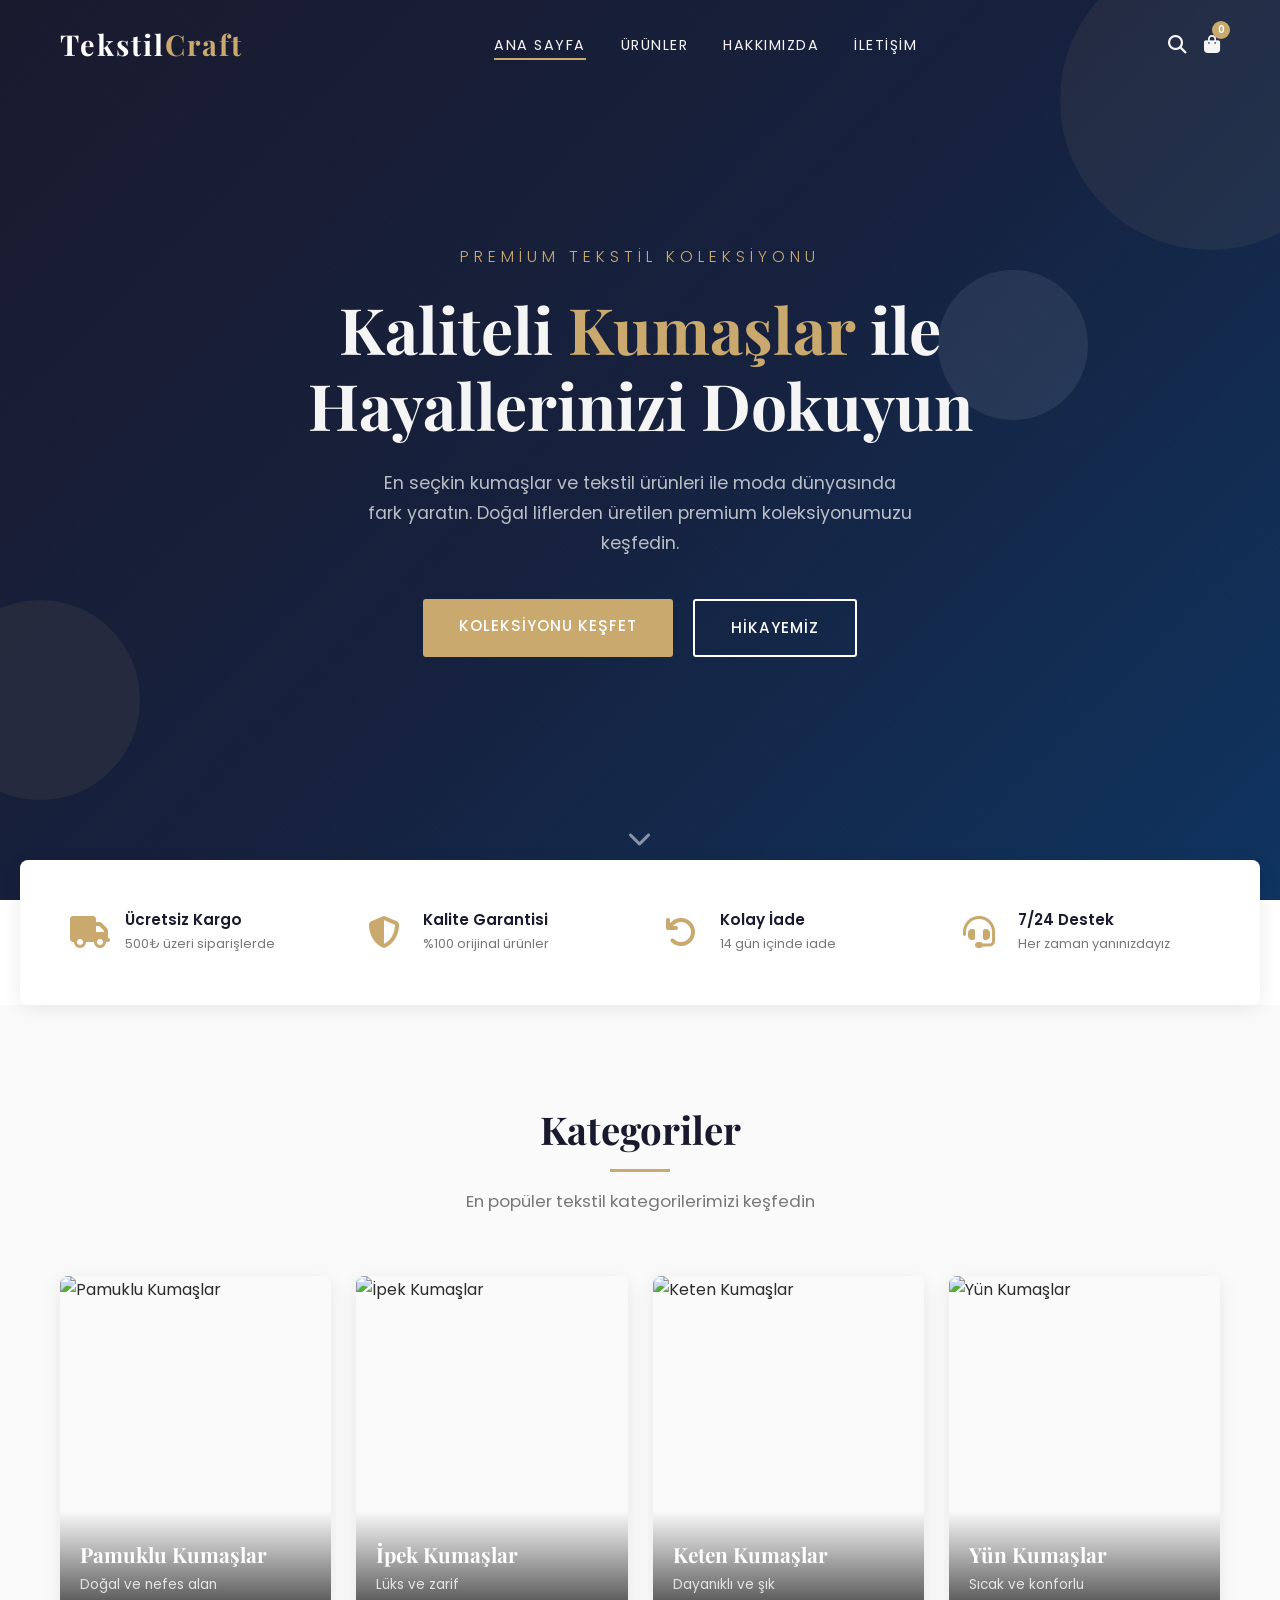
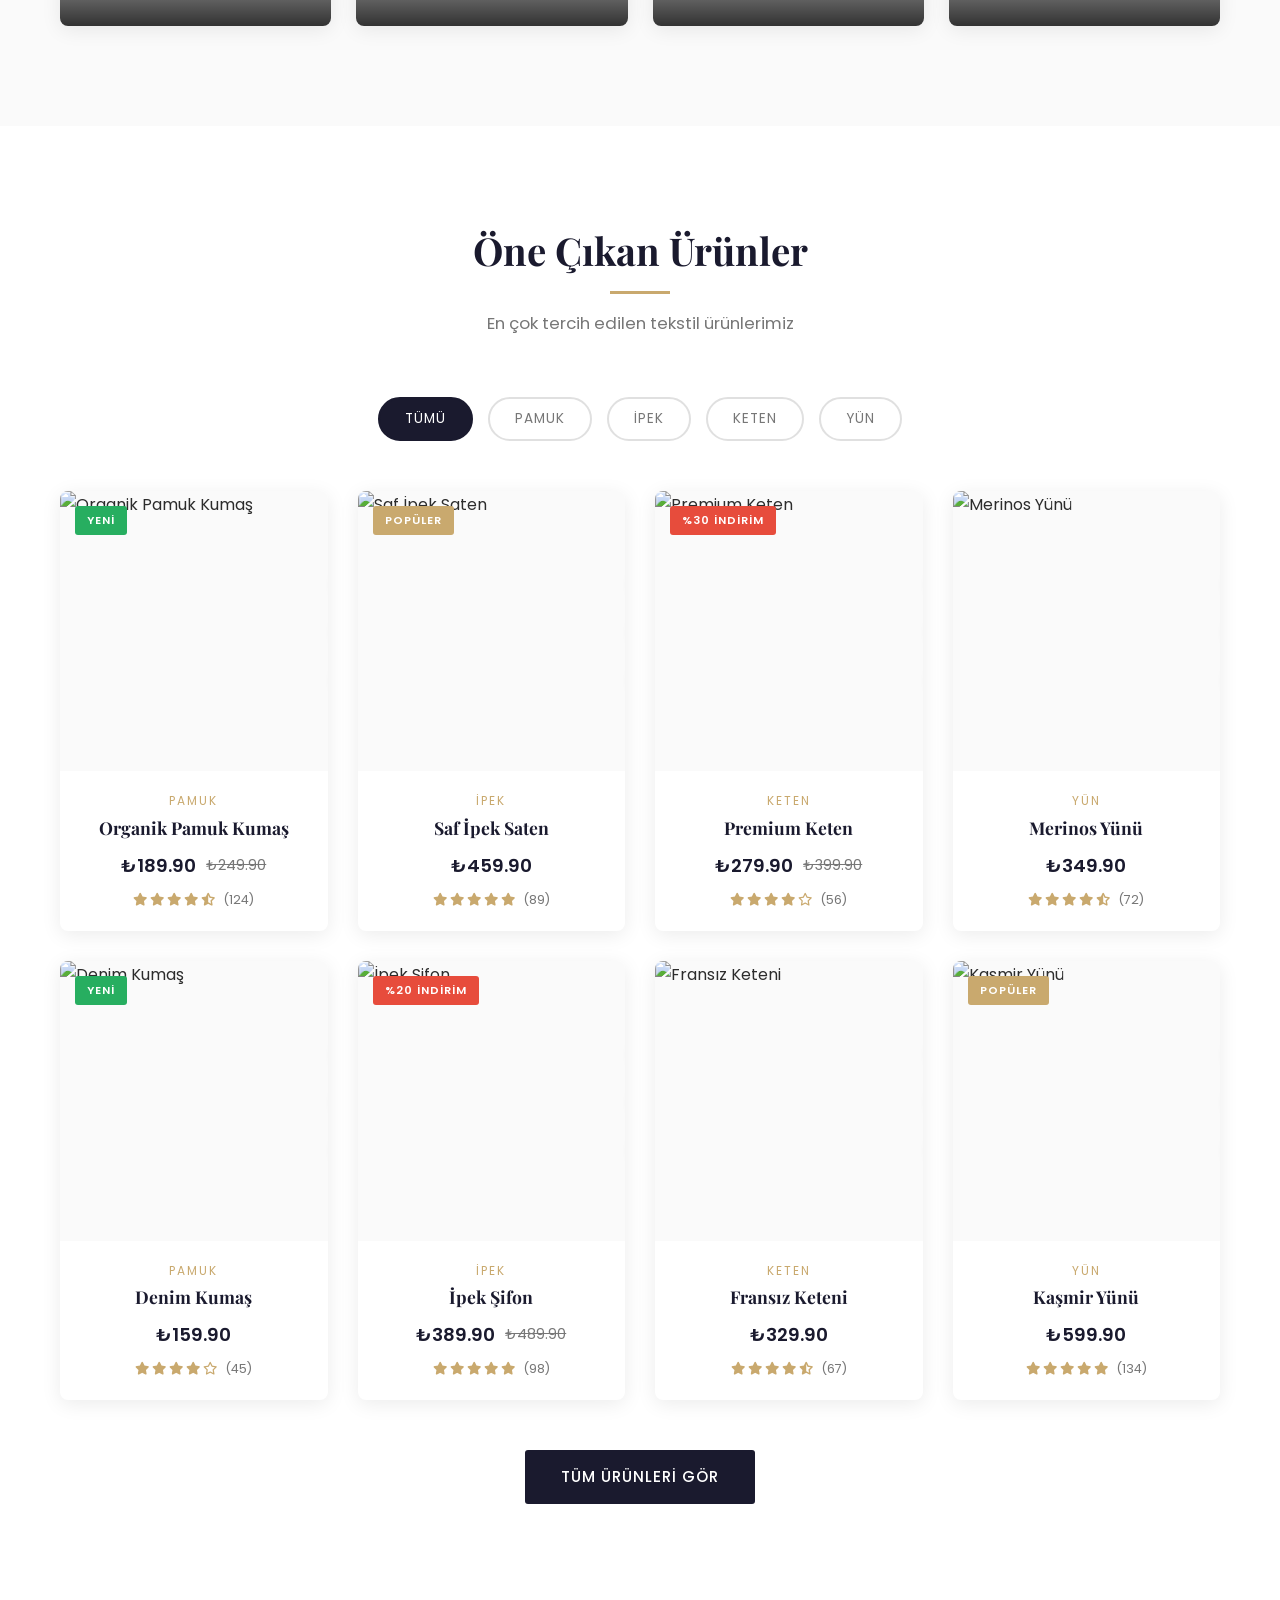
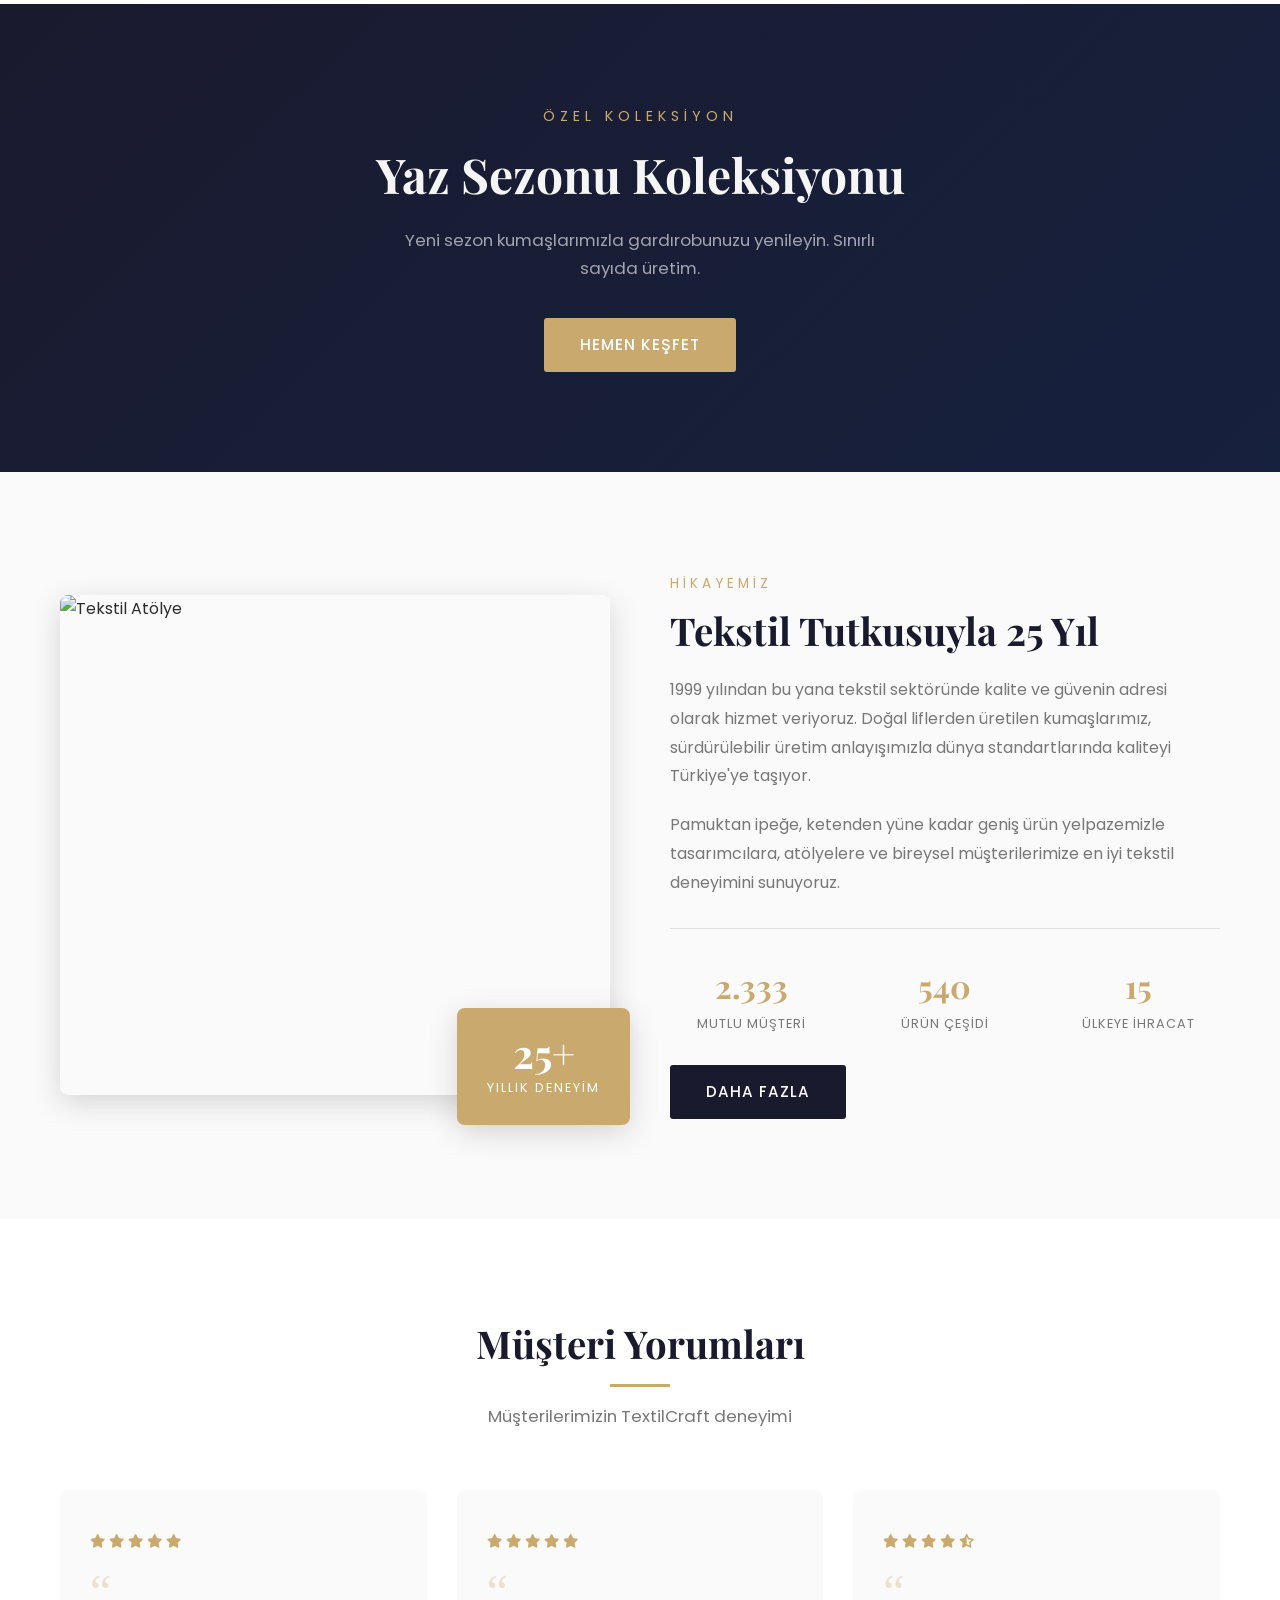
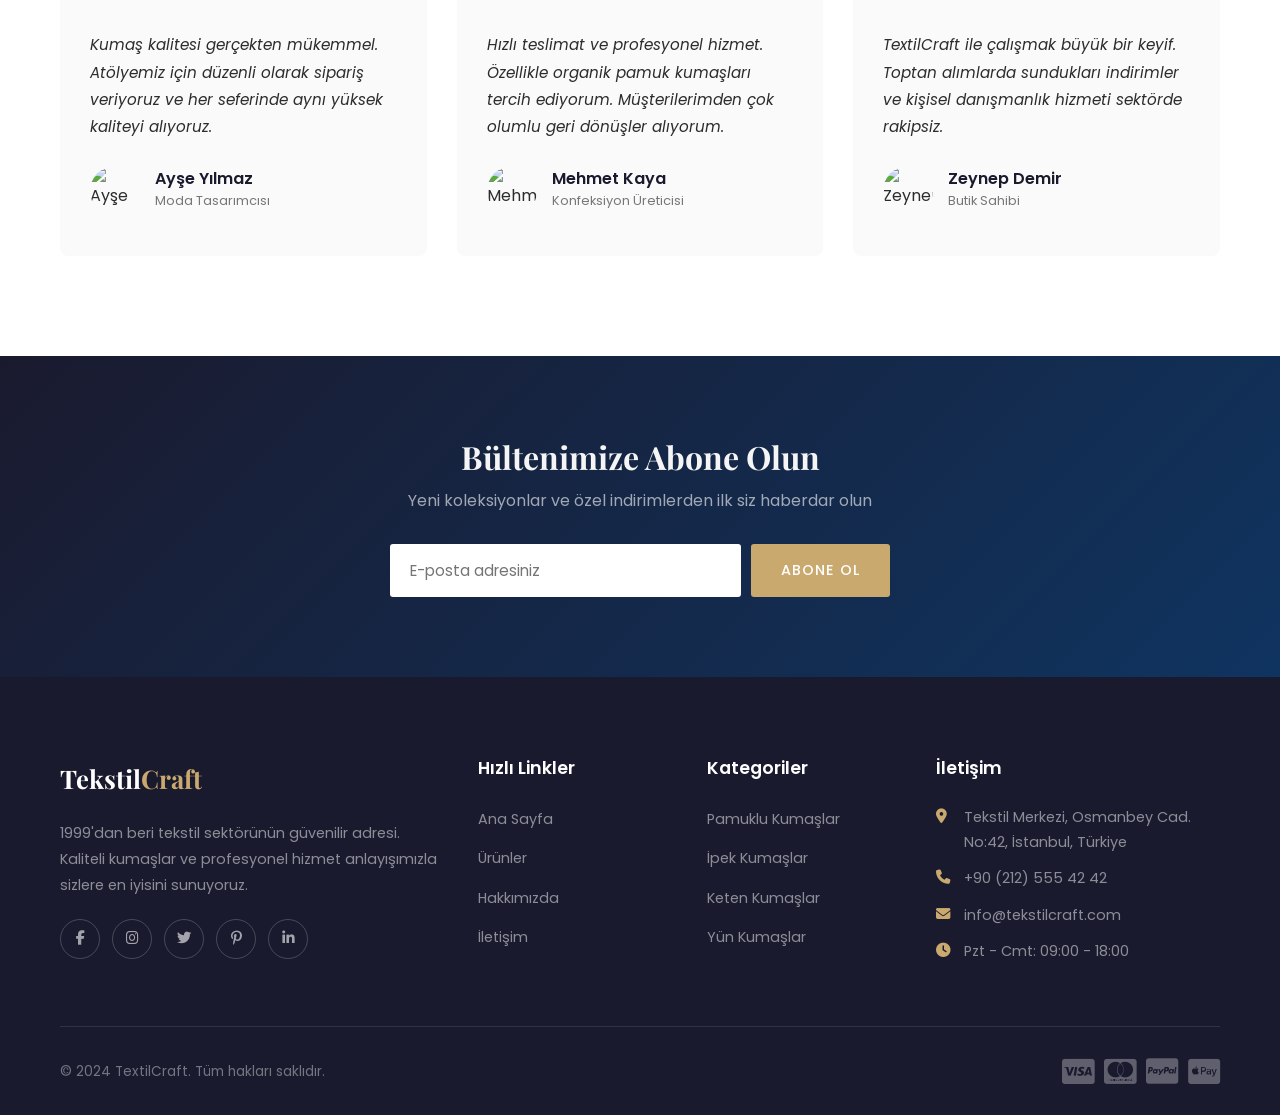
==== index.html @ ec38228a "feat: Add TextilCraft textile industry Shopify website - Homepage with hero, categories, featured pr" ====
<!DOCTYPE html>
<html lang="tr">
<head>
  <meta charset="UTF-8">
  <meta name="viewport" content="width=device-width, initial-scale=1.0">
  <meta name="description" content="TextilCraft - Premium kalite kumaşlar ve tekstil ürünleri. Moda dünyasının en seçkin kumaşları burada.">
  <title>TextilCraft | Premium Tekstil & Kumaş</title>
  <!-- Google Fonts -->
  <link rel="preconnect" href="https://fonts.googleapis.com">
  <link rel="preconnect" href="https://fonts.gstatic.com" crossorigin>
  <link href="https://fonts.googleapis.com/css2?family=Playfair+Display:wght@400;500;600;700&family=Poppins:wght@300;400;500;600;700&display=swap" rel="stylesheet">
  <!-- Font Awesome -->
  <link rel="stylesheet" href="https://cdnjs.cloudflare.com/ajax/libs/font-awesome/6.5.1/css/all.min.css">
  <!-- Main CSS -->
  <link rel="stylesheet" href="css/style.css">
</head>
<body>

  <!-- Preloader -->
  <div id="preloader">
    <div class="spinner"></div>
  </div>

  <!-- Header -->
  <header class="header" id="header">
    <div class="container">
      <a href="index.html" class="logo">Tekstil<span>Craft</span></a>
      <nav>
        <ul class="nav-links" id="navLinks">
          <li><a href="index.html" class="active">Ana Sayfa</a></li>
          <li><a href="products.html">Ürünler</a></li>
          <li><a href="about.html">Hakkımızda</a></li>
          <li><a href="contact.html">İletişim</a></li>
        </ul>
      </nav>
      <div class="nav-icons">
        <a href="#" id="searchToggle"><i class="fas fa-search"></i></a>
        <a href="#" id="cartToggle" class="cart-icon">
          <i class="fas fa-shopping-bag"></i>
          <span class="cart-count" id="cartCount">0</span>
        </a>
        <div class="menu-toggle" id="menuToggle">
          <span></span>
          <span></span>
          <span></span>
        </div>
      </div>
    </div>
  </header>

  <!-- Hero Section -->
  <section class="hero" id="hero">
    <div class="fabric-float"></div>
    <div class="fabric-float"></div>
    <div class="fabric-float"></div>
    <div class="hero-bg-pattern"></div>
    <div class="hero-content">
      <p class="subtitle">Premium Tekstil Koleksiyonu</p>
      <h1>Kaliteli <span>Kumaşlar</span> ile Hayallerinizi Dokuyun</h1>
      <p class="hero-desc">En seçkin kumaşlar ve tekstil ürünleri ile moda dünyasında fark yaratın. Doğal liflerden üretilen premium koleksiyonumuzu keşfedin.</p>
      <div class="hero-buttons">
        <a href="products.html" class="btn btn-primary">Koleksiyonu Keşfet</a>
        <a href="about.html" class="btn btn-outline">Hikayemiz</a>
      </div>
    </div>
    <div class="hero-scroll">
      <a href="#featuresBar"><i class="fas fa-chevron-down"></i></a>
    </div>
  </section>

  <!-- Features Bar -->
  <div class="features-bar" id="featuresBar">
    <div class="container">
      <div class="feature-item fade-in">
        <i class="fas fa-truck"></i>
        <div>
          <h4>Ücretsiz Kargo</h4>
          <p>500₺ üzeri siparişlerde</p>
        </div>
      </div>
      <div class="feature-item fade-in">
        <i class="fas fa-shield-alt"></i>
        <div>
          <h4>Kalite Garantisi</h4>
          <p>%100 orijinal ürünler</p>
        </div>
      </div>
      <div class="feature-item fade-in">
        <i class="fas fa-undo"></i>
        <div>
          <h4>Kolay İade</h4>
          <p>14 gün içinde iade</p>
        </div>
      </div>
      <div class="feature-item fade-in">
        <i class="fas fa-headset"></i>
        <div>
          <h4>7/24 Destek</h4>
          <p>Her zaman yanınızdayız</p>
        </div>
      </div>
    </div>
  </div>

  <!-- Categories Section -->
  <section class="section categories">
    <div class="container">
      <div class="section-title fade-in">
        <h2>Kategoriler</h2>
        <p>En popüler tekstil kategorilerimizi keşfedin</p>
      </div>
      <div class="categories-grid">
        <div class="category-card fade-in">
          <img src="https://images.unsplash.com/photo-1558171813-4c088753af8f?w=400&h=500&fit=crop" alt="Pamuklu Kumaşlar" class="category-image">
          <div class="category-overlay">
            <h3>Pamuklu Kumaşlar</h3>
            <p>Doğal ve nefes alan</p>
          </div>
        </div>
        <div class="category-card fade-in">
          <img src="https://images.unsplash.com/photo-1616486338812-3dadae4b4ace?w=400&h=500&fit=crop" alt="İpek Kumaşlar" class="category-image">
          <div class="category-overlay">
            <h3>İpek Kumaşlar</h3>
            <p>Lüks ve zarif</p>
          </div>
        </div>
        <div class="category-card fade-in">
          <img src="https://images.unsplash.com/photo-1620799140408-edc6dcb6d633?w=400&h=500&fit=crop" alt="Keten Kumaşlar" class="category-image">
          <div class="category-overlay">
            <h3>Keten Kumaşlar</h3>
            <p>Dayanıklı ve şık</p>
          </div>
        </div>
        <div class="category-card fade-in">
          <img src="https://images.unsplash.com/photo-1594040226829-7f251ab46d80?w=400&h=500&fit=crop" alt="Yün Kumaşlar" class="category-image">
          <div class="category-overlay">
            <h3>Yün Kumaşlar</h3>
            <p>Sıcak ve konforlu</p>
          </div>
        </div>
      </div>
    </div>
  </section>

  <!-- Products Section -->
  <section class="section products-section" id="products">
    <div class="container">
      <div class="section-title fade-in">
        <h2>Öne Çıkan Ürünler</h2>
        <p>En çok tercih edilen tekstil ürünlerimiz</p>
      </div>
      <div class="product-filters fade-in">
        <button class="filter-btn active" data-filter="all">Tümü</button>
        <button class="filter-btn" data-filter="pamuk">Pamuk</button>
        <button class="filter-btn" data-filter="ipek">İpek</button>
        <button class="filter-btn" data-filter="keten">Keten</button>
        <button class="filter-btn" data-filter="yun">Yün</button>
      </div>
      <div class="products-grid">
        <!-- Product 1 -->
        <div class="product-card fade-in" data-category="pamuk">
          <div class="product-image">
            <img src="https://images.unsplash.com/photo-1558171813-4c088753af8f?w=400&h=400&fit=crop" alt="Organik Pamuk Kumaş">
            <span class="product-badge badge-new">Yeni</span>
            <div class="product-actions">
              <button class="quick-view-btn" title="Hızlı Bakış"><i class="fas fa-eye"></i></button>
              <button class="wishlist-btn" title="Favorilere Ekle"><i class="fas fa-heart"></i></button>
              <button class="add-to-cart-btn" title="Sepete Ekle" data-name="Organik Pamuk Kumaş" data-price="189.90" data-img="https://images.unsplash.com/photo-1558171813-4c088753af8f?w=100&h=100&fit=crop"><i class="fas fa-shopping-cart"></i></button>
            </div>
          </div>
          <div class="product-info">
            <p class="product-category">Pamuk</p>
            <h3><a href="#">Organik Pamuk Kumaş</a></h3>
            <div class="product-price">
              <span class="current">₺189.90</span>
              <span class="old">₺249.90</span>
            </div>
            <div class="product-rating">
              <i class="fas fa-star"></i>
              <i class="fas fa-star"></i>
              <i class="fas fa-star"></i>
              <i class="fas fa-star"></i>
              <i class="fas fa-star-half-alt"></i>
              <span>(124)</span>
            </div>
          </div>
        </div>

        <!-- Product 2 -->
        <div class="product-card fade-in" data-category="ipek">
          <div class="product-image">
            <img src="https://images.unsplash.com/photo-1616486338812-3dadae4b4ace?w=400&h=400&fit=crop" alt="Saf İpek Saten">
            <span class="product-badge badge-hot">Popüler</span>
            <div class="product-actions">
              <button class="quick-view-btn" title="Hızlı Bakış"><i class="fas fa-eye"></i></button>
              <button class="wishlist-btn" title="Favorilere Ekle"><i class="fas fa-heart"></i></button>
              <button class="add-to-cart-btn" title="Sepete Ekle" data-name="Saf İpek Saten" data-price="459.90" data-img="https://images.unsplash.com/photo-1616486338812-3dadae4b4ace?w=100&h=100&fit=crop"><i class="fas fa-shopping-cart"></i></button>
            </div>
          </div>
          <div class="product-info">
            <p class="product-category">İpek</p>
            <h3><a href="#">Saf İpek Saten</a></h3>
            <div class="product-price">
              <span class="current">₺459.90</span>
            </div>
            <div class="product-rating">
              <i class="fas fa-star"></i>
              <i class="fas fa-star"></i>
              <i class="fas fa-star"></i>
              <i class="fas fa-star"></i>
              <i class="fas fa-star"></i>
              <span>(89)</span>
            </div>
          </div>
        </div>

        <!-- Product 3 -->
        <div class="product-card fade-in" data-category="keten">
          <div class="product-image">
            <img src="https://images.unsplash.com/photo-1620799140408-edc6dcb6d633?w=400&h=400&fit=crop" alt="Premium Keten">
            <span class="product-badge badge-sale">%30 İndirim</span>
            <div class="product-actions">
              <button class="quick-view-btn" title="Hızlı Bakış"><i class="fas fa-eye"></i></button>
              <button class="wishlist-btn" title="Favorilere Ekle"><i class="fas fa-heart"></i></button>
              <button class="add-to-cart-btn" title="Sepete Ekle" data-name="Premium Keten" data-price="279.90" data-img="https://images.unsplash.com/photo-1620799140408-edc6dcb6d633?w=100&h=100&fit=crop"><i class="fas fa-shopping-cart"></i></button>
            </div>
          </div>
          <div class="product-info">
            <p class="product-category">Keten</p>
            <h3><a href="#">Premium Keten</a></h3>
            <div class="product-price">
              <span class="current">₺279.90</span>
              <span class="old">₺399.90</span>
            </div>
            <div class="product-rating">
              <i class="fas fa-star"></i>
              <i class="fas fa-star"></i>
              <i class="fas fa-star"></i>
              <i class="fas fa-star"></i>
              <i class="far fa-star"></i>
              <span>(56)</span>
            </div>
          </div>
        </div>

        <!-- Product 4 -->
        <div class="product-card fade-in" data-category="yun">
          <div class="product-image">
            <img src="https://images.unsplash.com/photo-1594040226829-7f251ab46d80?w=400&h=400&fit=crop" alt="Merinos Yünü">
            <div class="product-actions">
              <button class="quick-view-btn" title="Hızlı Bakış"><i class="fas fa-eye"></i></button>
              <button class="wishlist-btn" title="Favorilere Ekle"><i class="fas fa-heart"></i></button>
              <button class="add-to-cart-btn" title="Sepete Ekle" data-name="Merinos Yünü" data-price="349.90" data-img="https://images.unsplash.com/photo-1594040226829-7f251ab46d80?w=100&h=100&fit=crop"><i class="fas fa-shopping-cart"></i></button>
            </div>
          </div>
          <div class="product-info">
            <p class="product-category">Yün</p>
            <h3><a href="#">Merinos Yünü</a></h3>
            <div class="product-price">
              <span class="current">₺349.90</span>
            </div>
            <div class="product-rating">
              <i class="fas fa-star"></i>
              <i class="fas fa-star"></i>
              <i class="fas fa-star"></i>
              <i class="fas fa-star"></i>
              <i class="fas fa-star-half-alt"></i>
              <span>(72)</span>
            </div>
          </div>
        </div>

        <!-- Product 5 -->
        <div class="product-card fade-in" data-category="pamuk">
          <div class="product-image">
            <img src="https://images.unsplash.com/photo-1606107557195-0e29a4b5b4aa?w=400&h=400&fit=crop" alt="Denim Kumaş">
            <span class="product-badge badge-new">Yeni</span>
            <div class="product-actions">
              <button class="quick-view-btn" title="Hızlı Bakış"><i class="fas fa-eye"></i></button>
              <button class="wishlist-btn" title="Favorilere Ekle"><i class="fas fa-heart"></i></button>
              <button class="add-to-cart-btn" title="Sepete Ekle" data-name="Denim Kumaş" data-price="159.90" data-img="https://images.unsplash.com/photo-1606107557195-0e29a4b5b4aa?w=100&h=100&fit=crop"><i class="fas fa-shopping-cart"></i></button>
            </div>
          </div>
          <div class="product-info">
            <p class="product-category">Pamuk</p>
            <h3><a href="#">Denim Kumaş</a></h3>
            <div class="product-price">
              <span class="current">₺159.90</span>
            </div>
            <div class="product-rating">
              <i class="fas fa-star"></i>
              <i class="fas fa-star"></i>
              <i class="fas fa-star"></i>
              <i class="fas fa-star"></i>
              <i class="far fa-star"></i>
              <span>(45)</span>
            </div>
          </div>
        </div>

        <!-- Product 6 -->
        <div class="product-card fade-in" data-category="ipek">
          <div class="product-image">
            <img src="https://images.unsplash.com/photo-1528459801416-a9e53bbf4e17?w=400&h=400&fit=crop" alt="İpek Şifon">
            <span class="product-badge badge-sale">%20 İndirim</span>
            <div class="product-actions">
              <button class="quick-view-btn" title="Hızlı Bakış"><i class="fas fa-eye"></i></button>
              <button class="wishlist-btn" title="Favorilere Ekle"><i class="fas fa-heart"></i></button>
              <button class="add-to-cart-btn" title="Sepete Ekle" data-name="İpek Şifon" data-price="389.90" data-img="https://images.unsplash.com/photo-1528459801416-a9e53bbf4e17?w=100&h=100&fit=crop"><i class="fas fa-shopping-cart"></i></button>
            </div>
          </div>
          <div class="product-info">
            <p class="product-category">İpek</p>
            <h3><a href="#">İpek Şifon</a></h3>
            <div class="product-price">
              <span class="current">₺389.90</span>
              <span class="old">₺489.90</span>
            </div>
            <div class="product-rating">
              <i class="fas fa-star"></i>
              <i class="fas fa-star"></i>
              <i class="fas fa-star"></i>
              <i class="fas fa-star"></i>
              <i class="fas fa-star"></i>
              <span>(98)</span>
            </div>
          </div>
        </div>

        <!-- Product 7 -->
        <div class="product-card fade-in" data-category="keten">
          <div class="product-image">
            <img src="https://images.unsplash.com/photo-1586075010923-2dd4570fb338?w=400&h=400&fit=crop" alt="Fransız Keteni">
            <div class="product-actions">
              <button class="quick-view-btn" title="Hızlı Bakış"><i class="fas fa-eye"></i></button>
              <button class="wishlist-btn" title="Favorilere Ekle"><i class="fas fa-heart"></i></button>
              <button class="add-to-cart-btn" title="Sepete Ekle" data-name="Fransız Keteni" data-price="329.90" data-img="https://images.unsplash.com/photo-1586075010923-2dd4570fb338?w=100&h=100&fit=crop"><i class="fas fa-shopping-cart"></i></button>
            </div>
          </div>
          <div class="product-info">
            <p class="product-category">Keten</p>
            <h3><a href="#">Fransız Keteni</a></h3>
            <div class="product-price">
              <span class="current">₺329.90</span>
            </div>
            <div class="product-rating">
              <i class="fas fa-star"></i>
              <i class="fas fa-star"></i>
              <i class="fas fa-star"></i>
              <i class="fas fa-star"></i>
              <i class="fas fa-star-half-alt"></i>
              <span>(67)</span>
            </div>
          </div>
        </div>

        <!-- Product 8 -->
        <div class="product-card fade-in" data-category="yun">
          <div class="product-image">
            <img src="https://images.unsplash.com/photo-1612722432474-b971cdcea546?w=400&h=400&fit=crop" alt="Kaşmir Yünü">
            <span class="product-badge badge-hot">Popüler</span>
            <div class="product-actions">
              <button class="quick-view-btn" title="Hızlı Bakış"><i class="fas fa-eye"></i></button>
              <button class="wishlist-btn" title="Favorilere Ekle"><i class="fas fa-heart"></i></button>
              <button class="add-to-cart-btn" title="Sepete Ekle" data-name="Kaşmir Yünü" data-price="599.90" data-img="https://images.unsplash.com/photo-1612722432474-b971cdcea546?w=100&h=100&fit=crop"><i class="fas fa-shopping-cart"></i></button>
            </div>
          </div>
          <div class="product-info">
            <p class="product-category">Yün</p>
            <h3><a href="#">Kaşmir Yünü</a></h3>
            <div class="product-price">
              <span class="current">₺599.90</span>
            </div>
            <div class="product-rating">
              <i class="fas fa-star"></i>
              <i class="fas fa-star"></i>
              <i class="fas fa-star"></i>
              <i class="fas fa-star"></i>
              <i class="fas fa-star"></i>
              <span>(134)</span>
            </div>
          </div>
        </div>
      </div>

      <div style="text-align: center; margin-top: 50px;" class="fade-in">
        <a href="products.html" class="btn btn-dark">Tüm Ürünleri Gör</a>
      </div>
    </div>
  </section>

  <!-- Banner Section -->
  <section class="banner-section">
    <div class="hero-bg-pattern"></div>
    <div class="banner-content fade-in">
      <p class="subtitle">Özel Koleksiyon</p>
      <h2>Yaz Sezonu Koleksiyonu</h2>
      <p>Yeni sezon kumaşlarımızla gardırobunuzu yenileyin. Sınırlı sayıda üretim.</p>
      <a href="products.html" class="btn btn-primary">Hemen Keşfet</a>
    </div>
  </section>

  <!-- About Section (Short) -->
  <section class="section about-section" id="about">
    <div class="container">
      <div class="about-grid">
        <div class="about-image fade-in-left">
          <img src="https://images.unsplash.com/photo-1558618666-fcd25c85f82e?w=600&h=700&fit=crop" alt="Tekstil Atölye" class="main-img">
          <div class="experience-badge">
            <span class="number">25+</span>
            <span class="text">Yıllık Deneyim</span>
          </div>
        </div>
        <div class="about-content fade-in-right">
          <p class="subtitle">Hikayemiz</p>
          <h2>Tekstil Tutkusuyla 25 Yıl</h2>
          <p>1999 yılından bu yana tekstil sektöründe kalite ve güvenin adresi olarak hizmet veriyoruz. Doğal liflerden üretilen kumaşlarımız, sürdürülebilir üretim anlayışımızla dünya standartlarında kaliteyi Türkiye'ye taşıyor.</p>
          <p>Pamuktan ipeğe, ketenden yüne kadar geniş ürün yelpazemizle tasarımcılara, atölyelere ve bireysel müşterilerimize en iyi tekstil deneyimini sunuyoruz.</p>
          <div class="about-stats">
            <div class="stat-item">
              <div class="stat-number" data-count="5000">0</div>
              <div class="stat-label">Mutlu Müşteri</div>
            </div>
            <div class="stat-item">
              <div class="stat-number" data-count="1200">0</div>
              <div class="stat-label">Ürün Çeşidi</div>
            </div>
            <div class="stat-item">
              <div class="stat-number" data-count="35">0</div>
              <div class="stat-label">Ülkeye İhracat</div>
            </div>
          </div>
          <a href="about.html" class="btn btn-dark" style="margin-top: 30px;">Daha Fazla</a>
        </div>
      </div>
    </div>
  </section>

  <!-- Testimonials -->
  <section class="section testimonials">
    <div class="container">
      <div class="section-title fade-in">
        <h2>Müşteri Yorumları</h2>
        <p>Müşterilerimizin TextilCraft deneyimi</p>
      </div>
      <div class="testimonials-slider">
        <div class="testimonial-card fade-in">
          <div class="testimonial-stars">
            <i class="fas fa-star"></i>
            <i class="fas fa-star"></i>
            <i class="fas fa-star"></i>
            <i class="fas fa-star"></i>
            <i class="fas fa-star"></i>
          </div>
          <div class="quote-icon">&ldquo;</div>
          <p class="testimonial-text">Kumaş kalitesi gerçekten mükemmel. Atölyemiz için düzenli olarak sipariş veriyoruz ve her seferinde aynı yüksek kaliteyi alıyoruz.</p>
          <div class="testimonial-author">
            <img src="https://images.unsplash.com/photo-1494790108377-be9c29b29330?w=100&h=100&fit=crop" alt="Ayşe Yılmaz">
            <div class="author-info">
              <h4>Ayşe Yılmaz</h4>
              <p>Moda Tasarımcısı</p>
            </div>
          </div>
        </div>
        <div class="testimonial-card fade-in">
          <div class="testimonial-stars">
            <i class="fas fa-star"></i>
            <i class="fas fa-star"></i>
            <i class="fas fa-star"></i>
            <i class="fas fa-star"></i>
            <i class="fas fa-star"></i>
          </div>
          <div class="quote-icon">&ldquo;</div>
          <p class="testimonial-text">Hızlı teslimat ve profesyonel hizmet. Özellikle organik pamuk kumaşları tercih ediyorum. Müşterilerimden çok olumlu geri dönüşler alıyorum.</p>
          <div class="testimonial-author">
            <img src="https://images.unsplash.com/photo-1507003211169-0a1dd7228f2d?w=100&h=100&fit=crop" alt="Mehmet Kaya">
            <div class="author-info">
              <h4>Mehmet Kaya</h4>
              <p>Konfeksiyon Üreticisi</p>
            </div>
          </div>
        </div>
        <div class="testimonial-card fade-in">
          <div class="testimonial-stars">
            <i class="fas fa-star"></i>
            <i class="fas fa-star"></i>
            <i class="fas fa-star"></i>
            <i class="fas fa-star"></i>
            <i class="fas fa-star-half-alt"></i>
          </div>
          <div class="quote-icon">&ldquo;</div>
          <p class="testimonial-text">TextilCraft ile çalışmak büyük bir keyif. Toptan alımlarda sundukları indirimler ve kişisel danışmanlık hizmeti sektörde rakipsiz.</p>
          <div class="testimonial-author">
            <img src="https://images.unsplash.com/photo-1438761681033-6461ffad8d80?w=100&h=100&fit=crop" alt="Zeynep Demir">
            <div class="author-info">
              <h4>Zeynep Demir</h4>
              <p>Butik Sahibi</p>
            </div>
          </div>
        </div>
      </div>
    </div>
  </section>

  <!-- Newsletter -->
  <section class="newsletter">
    <div class="container fade-in">
      <h2>Bültenimize Abone Olun</h2>
      <p>Yeni koleksiyonlar ve özel indirimlerden ilk siz haberdar olun</p>
      <form class="newsletter-form" id="newsletterForm">
        <input type="email" placeholder="E-posta adresiniz" required>
        <button type="submit" class="btn">Abone Ol</button>
      </form>
    </div>
  </section>

  <!-- Footer -->
  <footer class="footer">
    <div class="container">
      <div class="footer-grid">
        <div class="footer-about">
          <div class="footer-logo">Tekstil<span>Craft</span></div>
          <p>1999'dan beri tekstil sektörünün güvenilir adresi. Kaliteli kumaşlar ve profesyonel hizmet anlayışımızla sizlere en iyisini sunuyoruz.</p>
          <div class="footer-social">
            <a href="#"><i class="fab fa-facebook-f"></i></a>
            <a href="#"><i class="fab fa-instagram"></i></a>
            <a href="#"><i class="fab fa-twitter"></i></a>
            <a href="#"><i class="fab fa-pinterest-p"></i></a>
            <a href="#"><i class="fab fa-linkedin-in"></i></a>
          </div>
        </div>
        <div class="footer-col">
          <h4>Hızlı Linkler</h4>
          <ul>
            <li><a href="index.html">Ana Sayfa</a></li>
            <li><a href="products.html">Ürünler</a></li>
            <li><a href="about.html">Hakkımızda</a></li>
            <li><a href="contact.html">İletişim</a></li>
          </ul>
        </div>
        <div class="footer-col">
          <h4>Kategoriler</h4>
          <ul>
            <li><a href="products.html">Pamuklu Kumaşlar</a></li>
            <li><a href="products.html">İpek Kumaşlar</a></li>
            <li><a href="products.html">Keten Kumaşlar</a></li>
            <li><a href="products.html">Yün Kumaşlar</a></li>
          </ul>
        </div>
        <div class="footer-col">
          <h4>İletişim</h4>
          <ul class="footer-contact">
            <li><i class="fas fa-map-marker-alt"></i> Tekstil Merkezi, Osmanbey Cad. No:42, İstanbul, Türkiye</li>
            <li><i class="fas fa-phone"></i> +90 (212) 555 42 42</li>
            <li><i class="fas fa-envelope"></i> info@tekstilcraft.com</li>
            <li><i class="fas fa-clock"></i> Pzt - Cmt: 09:00 - 18:00</li>
          </ul>
        </div>
      </div>
      <div class="footer-bottom">
        <p>&copy; 2024 TextilCraft. Tüm hakları saklıdır.</p>
        <div class="payment-icons">
          <i class="fab fa-cc-visa"></i>
          <i class="fab fa-cc-mastercard"></i>
          <i class="fab fa-cc-paypal"></i>
          <i class="fab fa-cc-apple-pay"></i>
        </div>
      </div>
    </div>
  </footer>

  <!-- Cart Sidebar -->
  <div class="cart-overlay" id="cartOverlay"></div>
  <div class="cart-sidebar" id="cartSidebar">
    <div class="cart-header">
      <h3>Sepetim (<span id="cartItemCount">0</span>)</h3>
      <button class="cart-close" id="cartClose">&times;</button>
    </div>
    <div class="cart-items" id="cartItems">
      <div class="cart-empty">
        <i class="fas fa-shopping-bag"></i>
        <p>Sepetiniz boş</p>
      </div>
    </div>
    <div class="cart-footer">
      <div class="cart-total">
        <span>Toplam:</span>
        <span id="cartTotal">₺0.00</span>
      </div>
      <a href="#" class="btn btn-primary">Ödemeye Geç</a>
    </div>
  </div>

  <!-- Back to Top -->
  <button class="back-to-top" id="backToTop">
    <i class="fas fa-arrow-up"></i>
  </button>

  <!-- JavaScript -->
  <script src="js/main.js"></script>
</body>
</html>
---- css/style.css ----
/* =============================================
   TEXTILE SHOPIFY - MAIN STYLESHEET
   Professional Textile Industry E-Commerce
   ============================================= */

/* ---------- CSS Variables ---------- */
:root {
  --primary: #1a1a2e;
  --primary-light: #16213e;
  --accent: #c9a96e;
  --accent-hover: #b8923f;
  --text-dark: #2c2c2c;
  --text-light: #f5f5f5;
  --text-muted: #777;
  --bg-light: #fafafa;
  --bg-white: #ffffff;
  --bg-dark: #1a1a2e;
  --border: #e0e0e0;
  --shadow: 0 4px 20px rgba(0, 0, 0, 0.08);
  --shadow-hover: 0 8px 30px rgba(0, 0, 0, 0.15);
  --transition: all 0.3s ease;
  --font-heading: 'Playfair Display', serif;
  --font-body: 'Poppins', sans-serif;
  --container-width: 1200px;
}

/* ---------- Reset & Base ---------- */
*,
*::before,
*::after {
  margin: 0;
  padding: 0;
  box-sizing: border-box;
}

html {
  scroll-behavior: smooth;
  font-size: 16px;
}

body {
  font-family: var(--font-body);
  color: var(--text-dark);
  background-color: var(--bg-white);
  line-height: 1.7;
  overflow-x: hidden;
}

a {
  text-decoration: none;
  color: inherit;
  transition: var(--transition);
}

ul {
  list-style: none;
}

img {
  max-width: 100%;
  height: auto;
  display: block;
}

button {
  cursor: pointer;
  border: none;
  outline: none;
  font-family: var(--font-body);
}

.container {
  max-width: var(--container-width);
  margin: 0 auto;
  padding: 0 20px;
}

/* ---------- Typography ---------- */
h1, h2, h3, h4 {
  font-family: var(--font-heading);
  line-height: 1.3;
  color: var(--primary);
}

h1 { font-size: 3.2rem; }
h2 { font-size: 2.4rem; }
h3 { font-size: 1.6rem; }
h4 { font-size: 1.2rem; }

p {
  margin-bottom: 1rem;
  color: var(--text-muted);
}

/* ---------- Utility Classes ---------- */
.section {
  padding: 100px 0;
}

.section-title {
  text-align: center;
  margin-bottom: 60px;
}

.section-title h2 {
  position: relative;
  display: inline-block;
  margin-bottom: 15px;
}

.section-title h2::after {
  content: '';
  display: block;
  width: 60px;
  height: 3px;
  background: var(--accent);
  margin: 15px auto 0;
}

.section-title p {
  max-width: 600px;
  margin: 0 auto;
  font-size: 1.05rem;
}

.btn {
  display: inline-block;
  padding: 14px 36px;
  font-size: 0.95rem;
  font-weight: 500;
  letter-spacing: 1px;
  text-transform: uppercase;
  border-radius: 3px;
  transition: var(--transition);
}

.btn-primary {
  background: var(--accent);
  color: var(--bg-white);
}

.btn-primary:hover {
  background: var(--accent-hover);
  transform: translateY(-2px);
  box-shadow: var(--shadow-hover);
}

.btn-outline {
  background: transparent;
  color: var(--bg-white);
  border: 2px solid var(--bg-white);
}

.btn-outline:hover {
  background: var(--bg-white);
  color: var(--primary);
}

.btn-dark {
  background: var(--primary);
  color: var(--bg-white);
}

.btn-dark:hover {
  background: var(--primary-light);
  transform: translateY(-2px);
}

/* ---------- Preloader ---------- */
#preloader {
  position: fixed;
  top: 0;
  left: 0;
  width: 100%;
  height: 100%;
  background: var(--bg-white);
  display: flex;
  align-items: center;
  justify-content: center;
  z-index: 99999;
  transition: opacity 0.5s ease;
}

#preloader.hidden {
  opacity: 0;
  pointer-events: none;
}

.spinner {
  width: 50px;
  height: 50px;
  border: 3px solid var(--border);
  border-top-color: var(--accent);
  border-radius: 50%;
  animation: spin 0.8s linear infinite;
}

@keyframes spin {
  to { transform: rotate(360deg); }
}

/* ---------- Header / Navbar ---------- */
.header {
  position: fixed;
  top: 0;
  left: 0;
  width: 100%;
  z-index: 1000;
  transition: var(--transition);
  padding: 20px 0;
}

.header.scrolled {
  background: rgba(26, 26, 46, 0.97);
  padding: 12px 0;
  box-shadow: 0 2px 20px rgba(0, 0, 0, 0.15);
}

.header .container {
  display: flex;
  justify-content: space-between;
  align-items: center;
}

.logo {
  font-family: var(--font-heading);
  font-size: 1.8rem;
  font-weight: 700;
  color: var(--bg-white);
  letter-spacing: 2px;
}

.logo span {
  color: var(--accent);
}

.nav-links {
  display: flex;
  align-items: center;
  gap: 35px;
}

.nav-links a {
  color: var(--text-light);
  font-size: 0.9rem;
  font-weight: 400;
  text-transform: uppercase;
  letter-spacing: 1.5px;
  position: relative;
}

.nav-links a::after {
  content: '';
  position: absolute;
  bottom: -5px;
  left: 0;
  width: 0;
  height: 2px;
  background: var(--accent);
  transition: var(--transition);
}

.nav-links a:hover::after,
.nav-links a.active::after {
  width: 100%;
}

.nav-links a:hover {
  color: var(--accent);
}

.nav-icons {
  display: flex;
  align-items: center;
  gap: 18px;
}

.nav-icons a {
  color: var(--text-light);
  font-size: 1.15rem;
}

.nav-icons a:hover {
  color: var(--accent);
}

.cart-icon {
  position: relative;
}

.cart-count {
  position: absolute;
  top: -8px;
  right: -10px;
  background: var(--accent);
  color: white;
  font-size: 0.65rem;
  width: 18px;
  height: 18px;
  border-radius: 50%;
  display: flex;
  align-items: center;
  justify-content: center;
  font-weight: 600;
}

/* Mobile Menu Toggle */
.menu-toggle {
  display: none;
  flex-direction: column;
  gap: 5px;
  cursor: pointer;
  z-index: 1001;
}

.menu-toggle span {
  width: 28px;
  height: 2px;
  background: var(--text-light);
  transition: var(--transition);
}

.menu-toggle.active span:nth-child(1) {
  transform: rotate(45deg) translate(5px, 5px);
}

.menu-toggle.active span:nth-child(2) {
  opacity: 0;
}

.menu-toggle.active span:nth-child(3) {
  transform: rotate(-45deg) translate(5px, -5px);
}

/* ---------- Hero Section ---------- */
.hero {
  height: 100vh;
  min-height: 700px;
  display: flex;
  align-items: center;
  justify-content: center;
  text-align: center;
  position: relative;
  overflow: hidden;
  background: linear-gradient(135deg, #1a1a2e 0%, #16213e 50%, #0f3460 100%);
}

.hero-bg-pattern {
  position: absolute;
  top: 0;
  left: 0;
  width: 100%;
  height: 100%;
  opacity: 0.05;
  background-image: 
    repeating-linear-gradient(45deg, transparent, transparent 35px, rgba(255,255,255,0.1) 35px, rgba(255,255,255,0.1) 36px),
    repeating-linear-gradient(-45deg, transparent, transparent 35px, rgba(255,255,255,0.1) 35px, rgba(255,255,255,0.1) 36px);
}

.hero-content {
  position: relative;
  z-index: 2;
  max-width: 800px;
  padding: 0 20px;
}

.hero-content .subtitle {
  font-size: 1rem;
  letter-spacing: 5px;
  text-transform: uppercase;
  color: var(--accent);
  margin-bottom: 20px;
  font-weight: 300;
}

.hero-content h1 {
  color: var(--text-light);
  font-size: 4rem;
  margin-bottom: 25px;
  line-height: 1.2;
}

.hero-content h1 span {
  color: var(--accent);
}

.hero-content .hero-desc {
  color: rgba(255, 255, 255, 0.7);
  font-size: 1.1rem;
  margin-bottom: 40px;
  max-width: 550px;
  margin-left: auto;
  margin-right: auto;
}

.hero-buttons {
  display: flex;
  gap: 20px;
  justify-content: center;
  flex-wrap: wrap;
}

.hero-scroll {
  position: absolute;
  bottom: 40px;
  left: 50%;
  transform: translateX(-50%);
  z-index: 2;
}

.hero-scroll a {
  color: rgba(255, 255, 255, 0.5);
  font-size: 1.5rem;
  animation: bounce 2s infinite;
}

@keyframes bounce {
  0%, 20%, 50%, 80%, 100% { transform: translateY(0); }
  40% { transform: translateY(-10px); }
  60% { transform: translateY(-5px); }
}

/* Floating fabric elements */
.fabric-float {
  position: absolute;
  border-radius: 50%;
  opacity: 0.08;
  animation: float 6s ease-in-out infinite;
}

.fabric-float:nth-child(1) {
  width: 300px;
  height: 300px;
  background: var(--accent);
  top: -50px;
  right: -80px;
  animation-delay: 0s;
}

.fabric-float:nth-child(2) {
  width: 200px;
  height: 200px;
  background: var(--accent);
  bottom: 100px;
  left: -60px;
  animation-delay: 2s;
}

.fabric-float:nth-child(3) {
  width: 150px;
  height: 150px;
  background: #fff;
  top: 30%;
  right: 15%;
  animation-delay: 4s;
}

@keyframes float {
  0%, 100% { transform: translateY(0) rotate(0deg); }
  50% { transform: translateY(-20px) rotate(5deg); }
}

/* ---------- Features Bar ---------- */
.features-bar {
  background: var(--bg-white);
  padding: 40px 0;
  box-shadow: var(--shadow);
  position: relative;
  z-index: 3;
  margin-top: -40px;
  border-radius: 8px;
  margin-left: 20px;
  margin-right: 20px;
}

.features-bar .container {
  display: grid;
  grid-template-columns: repeat(4, 1fr);
  gap: 30px;
}

.feature-item {
  display: flex;
  align-items: center;
  gap: 15px;
  padding: 10px;
}

.feature-item i {
  font-size: 2rem;
  color: var(--accent);
  min-width: 40px;
}

.feature-item h4 {
  font-size: 0.95rem;
  margin-bottom: 3px;
  font-family: var(--font-body);
  font-weight: 600;
}

.feature-item p {
  font-size: 0.8rem;
  margin: 0;
}

/* ---------- Categories Section ---------- */
.categories {
  background: var(--bg-light);
}

.categories-grid {
  display: grid;
  grid-template-columns: repeat(4, 1fr);
  gap: 25px;
}

.category-card {
  position: relative;
  border-radius: 8px;
  overflow: hidden;
  height: 350px;
  cursor: pointer;
  box-shadow: var(--shadow);
}

.category-card .category-image {
  width: 100%;
  height: 100%;
  object-fit: cover;
  transition: transform 0.5s ease;
}

.category-card:hover .category-image {
  transform: scale(1.1);
}

.category-card .category-overlay {
  position: absolute;
  bottom: 0;
  left: 0;
  width: 100%;
  padding: 30px 20px;
  background: linear-gradient(transparent, rgba(0, 0, 0, 0.8));
  color: white;
  transition: var(--transition);
}

.category-card:hover .category-overlay {
  padding-bottom: 40px;
}

.category-overlay h3 {
  color: white;
  font-size: 1.3rem;
  margin-bottom: 5px;
}

.category-overlay p {
  color: rgba(255, 255, 255, 0.8);
  font-size: 0.85rem;
  margin: 0;
}

/* ---------- Products Section ---------- */
.products-section {
  background: var(--bg-white);
}

.product-filters {
  display: flex;
  justify-content: center;
  gap: 15px;
  margin-bottom: 50px;
  flex-wrap: wrap;
}

.filter-btn {
  padding: 10px 25px;
  background: transparent;
  border: 2px solid var(--border);
  color: var(--text-muted);
  font-size: 0.85rem;
  text-transform: uppercase;
  letter-spacing: 1px;
  border-radius: 30px;
  transition: var(--transition);
}

.filter-btn:hover,
.filter-btn.active {
  background: var(--primary);
  border-color: var(--primary);
  color: white;
}

.products-grid {
  display: grid;
  grid-template-columns: repeat(4, 1fr);
  gap: 30px;
}

.product-card {
  background: var(--bg-white);
  border-radius: 8px;
  overflow: hidden;
  box-shadow: var(--shadow);
  transition: var(--transition);
  position: relative;
}

.product-card:hover {
  transform: translateY(-8px);
  box-shadow: var(--shadow-hover);
}

.product-image {
  position: relative;
  height: 280px;
  overflow: hidden;
  background: var(--bg-light);
}

.product-image img {
  width: 100%;
  height: 100%;
  object-fit: cover;
  transition: transform 0.5s ease;
}

.product-card:hover .product-image img {
  transform: scale(1.08);
}

.product-badge {
  position: absolute;
  top: 15px;
  left: 15px;
  padding: 5px 12px;
  font-size: 0.7rem;
  font-weight: 600;
  text-transform: uppercase;
  letter-spacing: 1px;
  border-radius: 3px;
  color: white;
}

.badge-new {
  background: #27ae60;
}

.badge-sale {
  background: #e74c3c;
}

.badge-hot {
  background: var(--accent);
}

.product-actions {
  position: absolute;
  right: 15px;
  top: 50%;
  transform: translateY(-50%) translateX(60px);
  display: flex;
  flex-direction: column;
  gap: 8px;
  transition: var(--transition);
}

.product-card:hover .product-actions {
  transform: translateY(-50%) translateX(0);
}

.product-actions button {
  width: 40px;
  height: 40px;
  border-radius: 50%;
  background: var(--bg-white);
  color: var(--text-dark);
  display: flex;
  align-items: center;
  justify-content: center;
  font-size: 0.9rem;
  box-shadow: 0 2px 8px rgba(0,0,0,0.1);
  transition: var(--transition);
}

.product-actions button:hover {
  background: var(--accent);
  color: white;
}

.product-info {
  padding: 20px;
  text-align: center;
}

.product-info .product-category {
  font-size: 0.75rem;
  text-transform: uppercase;
  letter-spacing: 2px;
  color: var(--accent);
  margin-bottom: 5px;
}

.product-info h3 {
  font-size: 1.1rem;
  margin-bottom: 10px;
}

.product-info h3 a:hover {
  color: var(--accent);
}

.product-price {
  display: flex;
  align-items: center;
  justify-content: center;
  gap: 10px;
}

.product-price .current {
  font-size: 1.15rem;
  font-weight: 600;
  color: var(--primary);
}

.product-price .old {
  font-size: 0.9rem;
  color: var(--text-muted);
  text-decoration: line-through;
}

.product-rating {
  margin-top: 8px;
  color: var(--accent);
  font-size: 0.8rem;
}

.product-rating span {
  color: var(--text-muted);
  margin-left: 5px;
}

/* ---------- Banner Section ---------- */
.banner-section {
  background: linear-gradient(135deg, #1a1a2e 0%, #16213e 100%);
  padding: 100px 0;
  text-align: center;
  position: relative;
  overflow: hidden;
}

.banner-section .hero-bg-pattern {
  opacity: 0.03;
}

.banner-content {
  position: relative;
  z-index: 2;
}

.banner-content .subtitle {
  color: var(--accent);
  letter-spacing: 5px;
  text-transform: uppercase;
  font-size: 0.9rem;
  margin-bottom: 15px;
}

.banner-content h2 {
  color: var(--text-light);
  font-size: 3rem;
  margin-bottom: 20px;
}

.banner-content p {
  color: rgba(255,255,255,0.6);
  max-width: 500px;
  margin: 0 auto 35px;
  font-size: 1.05rem;
}

/* ---------- About / Story Section ---------- */
.about-section {
  background: var(--bg-light);
}

.about-grid {
  display: grid;
  grid-template-columns: 1fr 1fr;
  gap: 60px;
  align-items: center;
}

.about-image {
  position: relative;
}

.about-image .main-img {
  border-radius: 8px;
  box-shadow: var(--shadow-hover);
  width: 100%;
  height: 500px;
  object-fit: cover;
}

.about-image .experience-badge {
  position: absolute;
  bottom: -30px;
  right: -20px;
  background: var(--accent);
  color: white;
  padding: 25px 30px;
  border-radius: 8px;
  text-align: center;
  box-shadow: var(--shadow-hover);
}

.experience-badge .number {
  display: block;
  font-size: 2.5rem;
  font-weight: 700;
  font-family: var(--font-heading);
  line-height: 1;
}

.experience-badge .text {
  font-size: 0.8rem;
  text-transform: uppercase;
  letter-spacing: 2px;
}

.about-content .subtitle {
  color: var(--accent);
  letter-spacing: 4px;
  text-transform: uppercase;
  font-size: 0.85rem;
  margin-bottom: 10px;
}

.about-content h2 {
  margin-bottom: 20px;
  font-size: 2.4rem;
}

.about-content p {
  margin-bottom: 20px;
  font-size: 1rem;
  line-height: 1.8;
}

.about-stats {
  display: grid;
  grid-template-columns: repeat(3, 1fr);
  gap: 30px;
  margin-top: 30px;
  padding-top: 30px;
  border-top: 1px solid var(--border);
}

.stat-item {
  text-align: center;
}

.stat-item .stat-number {
  font-size: 2rem;
  font-weight: 700;
  color: var(--accent);
  font-family: var(--font-heading);
}

.stat-item .stat-label {
  font-size: 0.8rem;
  color: var(--text-muted);
  text-transform: uppercase;
  letter-spacing: 1px;
}

/* ---------- Testimonials ---------- */
.testimonials {
  background: var(--bg-white);
}

.testimonials-slider {
  display: grid;
  grid-template-columns: repeat(3, 1fr);
  gap: 30px;
}

.testimonial-card {
  background: var(--bg-light);
  padding: 40px 30px;
  border-radius: 8px;
  position: relative;
  transition: var(--transition);
}

.testimonial-card:hover {
  box-shadow: var(--shadow-hover);
  transform: translateY(-5px);
}

.testimonial-card .quote-icon {
  font-size: 3rem;
  color: var(--accent);
  opacity: 0.3;
  margin-bottom: 15px;
  font-family: serif;
  line-height: 1;
}

.testimonial-card .testimonial-text {
  font-style: italic;
  color: var(--text-dark);
  margin-bottom: 25px;
  font-size: 0.95rem;
  line-height: 1.8;
}

.testimonial-author {
  display: flex;
  align-items: center;
  gap: 15px;
}

.testimonial-author img {
  width: 50px;
  height: 50px;
  border-radius: 50%;
  object-fit: cover;
}

.testimonial-author .author-info h4 {
  font-size: 1rem;
  font-family: var(--font-body);
  font-weight: 600;
}

.testimonial-author .author-info p {
  font-size: 0.8rem;
  margin: 0;
}

.testimonial-stars {
  color: var(--accent);
  margin-bottom: 15px;
  font-size: 0.85rem;
}

/* ---------- Newsletter ---------- */
.newsletter {
  background: linear-gradient(135deg, #1a1a2e 0%, #0f3460 100%);
  padding: 80px 0;
  text-align: center;
  position: relative;
  overflow: hidden;
}

.newsletter h2 {
  color: var(--text-light);
  margin-bottom: 10px;
  font-size: 2rem;
}

.newsletter p {
  color: rgba(255,255,255,0.6);
  margin-bottom: 30px;
  font-size: 1rem;
}

.newsletter-form {
  display: flex;
  max-width: 500px;
  margin: 0 auto;
  gap: 10px;
}

.newsletter-form input {
  flex: 1;
  padding: 15px 20px;
  border: none;
  border-radius: 3px;
  font-size: 0.95rem;
  font-family: var(--font-body);
  outline: none;
}

.newsletter-form button {
  padding: 15px 30px;
  background: var(--accent);
  color: white;
  font-size: 0.9rem;
  font-weight: 500;
  text-transform: uppercase;
  letter-spacing: 1px;
  border-radius: 3px;
  transition: var(--transition);
}

.newsletter-form button:hover {
  background: var(--accent-hover);
}

/* ---------- Footer ---------- */
.footer {
  background: var(--bg-dark);
  color: rgba(255, 255, 255, 0.7);
  padding: 80px 0 30px;
}

.footer-grid {
  display: grid;
  grid-template-columns: 2fr 1fr 1fr 1.5fr;
  gap: 40px;
  margin-bottom: 50px;
}

.footer-about .footer-logo {
  font-family: var(--font-heading);
  font-size: 1.6rem;
  font-weight: 700;
  color: white;
  margin-bottom: 20px;
}

.footer-about .footer-logo span {
  color: var(--accent);
}

.footer-about p {
  color: rgba(255, 255, 255, 0.5);
  font-size: 0.9rem;
  margin-bottom: 20px;
  line-height: 1.8;
}

.footer-social {
  display: flex;
  gap: 12px;
}

.footer-social a {
  width: 40px;
  height: 40px;
  border-radius: 50%;
  border: 1px solid rgba(255, 255, 255, 0.2);
  display: flex;
  align-items: center;
  justify-content: center;
  color: rgba(255, 255, 255, 0.6);
  font-size: 0.9rem;
  transition: var(--transition);
}

.footer-social a:hover {
  background: var(--accent);
  border-color: var(--accent);
  color: white;
}

.footer-col h4 {
  color: white;
  font-size: 1.1rem;
  margin-bottom: 25px;
  font-family: var(--font-body);
  font-weight: 600;
}

.footer-col ul li {
  margin-bottom: 12px;
}

.footer-col ul li a {
  color: rgba(255, 255, 255, 0.5);
  font-size: 0.9rem;
  transition: var(--transition);
}

.footer-col ul li a:hover {
  color: var(--accent);
  padding-left: 5px;
}

.footer-contact li {
  display: flex;
  align-items: flex-start;
  gap: 12px;
  margin-bottom: 15px;
  color: rgba(255, 255, 255, 0.5);
  font-size: 0.9rem;
}

.footer-contact li i {
  color: var(--accent);
  margin-top: 4px;
  min-width: 16px;
}

.footer-bottom {
  border-top: 1px solid rgba(255, 255, 255, 0.1);
  padding-top: 30px;
  display: flex;
  justify-content: space-between;
  align-items: center;
  flex-wrap: wrap;
  gap: 15px;
}

.footer-bottom p {
  font-size: 0.85rem;
  color: rgba(255, 255, 255, 0.4);
  margin: 0;
}

.footer-bottom .payment-icons {
  display: flex;
  gap: 10px;
}

.footer-bottom .payment-icons i {
  font-size: 1.8rem;
  color: rgba(255, 255, 255, 0.3);
}

/* ---------- Back to Top ---------- */
.back-to-top {
  position: fixed;
  bottom: 30px;
  right: 30px;
  width: 45px;
  height: 45px;
  background: var(--accent);
  color: white;
  border-radius: 50%;
  display: flex;
  align-items: center;
  justify-content: center;
  font-size: 1.1rem;
  opacity: 0;
  visibility: hidden;
  transition: var(--transition);
  z-index: 999;
  box-shadow: var(--shadow);
}

.back-to-top.visible {
  opacity: 1;
  visibility: visible;
}

.back-to-top:hover {
  background: var(--accent-hover);
  transform: translateY(-3px);
}

/* ---------- Page Header (Internal Pages) ---------- */
.page-header {
  background: linear-gradient(135deg, #1a1a2e 0%, #16213e 50%, #0f3460 100%);
  padding: 160px 0 80px;
  text-align: center;
  position: relative;
  overflow: hidden;
}

.page-header .hero-bg-pattern {
  opacity: 0.03;
}

.page-header h1 {
  color: var(--text-light);
  font-size: 3rem;
  margin-bottom: 15px;
  position: relative;
  z-index: 2;
}

.breadcrumb {
  display: flex;
  justify-content: center;
  gap: 10px;
  position: relative;
  z-index: 2;
}

.breadcrumb a {
  color: rgba(255, 255, 255, 0.6);
  font-size: 0.9rem;
}

.breadcrumb a:hover {
  color: var(--accent);
}

.breadcrumb span {
  color: rgba(255, 255, 255, 0.3);
}

.breadcrumb .current {
  color: var(--accent);
  font-size: 0.9rem;
}

/* ---------- Products Page ---------- */
.shop-controls {
  display: flex;
  justify-content: space-between;
  align-items: center;
  margin-bottom: 40px;
  flex-wrap: wrap;
  gap: 20px;
}

.shop-controls .result-count {
  color: var(--text-muted);
  font-size: 0.9rem;
}

.shop-controls .sort-select {
  padding: 10px 20px;
  border: 1px solid var(--border);
  border-radius: 5px;
  font-family: var(--font-body);
  font-size: 0.9rem;
  color: var(--text-dark);
  background: white;
  cursor: pointer;
  outline: none;
}

.products-page-grid {
  display: grid;
  grid-template-columns: repeat(3, 1fr);
  gap: 30px;
}

.pagination {
  display: flex;
  justify-content: center;
  gap: 8px;
  margin-top: 50px;
}

.pagination a {
  width: 42px;
  height: 42px;
  display: flex;
  align-items: center;
  justify-content: center;
  border: 1px solid var(--border);
  border-radius: 5px;
  color: var(--text-dark);
  font-size: 0.9rem;
  transition: var(--transition);
}

.pagination a:hover,
.pagination a.active {
  background: var(--primary);
  border-color: var(--primary);
  color: white;
}

/* ---------- About Page ---------- */
.about-page-intro {
  background: var(--bg-white);
}

.about-intro-grid {
  display: grid;
  grid-template-columns: 1fr 1fr;
  gap: 60px;
  align-items: center;
}

.about-intro-content h2 {
  margin-bottom: 20px;
}

.about-intro-content p {
  line-height: 1.9;
}

.values-section {
  background: var(--bg-light);
}

.values-grid {
  display: grid;
  grid-template-columns: repeat(3, 1fr);
  gap: 30px;
}

.value-card {
  background: var(--bg-white);
  padding: 40px 30px;
  border-radius: 8px;
  text-align: center;
  box-shadow: var(--shadow);
  transition: var(--transition);
}

.value-card:hover {
  transform: translateY(-8px);
  box-shadow: var(--shadow-hover);
}

.value-card .value-icon {
  width: 70px;
  height: 70px;
  margin: 0 auto 20px;
  background: rgba(201, 169, 110, 0.1);
  border-radius: 50%;
  display: flex;
  align-items: center;
  justify-content: center;
  font-size: 1.8rem;
  color: var(--accent);
}

.value-card h3 {
  margin-bottom: 12px;
  font-size: 1.3rem;
}

.value-card p {
  font-size: 0.9rem;
  line-height: 1.7;
}

.team-section {
  background: var(--bg-white);
}

.team-grid {
  display: grid;
  grid-template-columns: repeat(4, 1fr);
  gap: 30px;
}

.team-card {
  text-align: center;
  transition: var(--transition);
}

.team-card:hover {
  transform: translateY(-5px);
}

.team-card .team-photo {
  width: 180px;
  height: 180px;
  border-radius: 50%;
  margin: 0 auto 20px;
  overflow: hidden;
  box-shadow: var(--shadow);
}

.team-card .team-photo img {
  width: 100%;
  height: 100%;
  object-fit: cover;
}

.team-card h3 {
  font-size: 1.15rem;
  margin-bottom: 5px;
}

.team-card .team-role {
  color: var(--accent);
  font-size: 0.85rem;
  margin-bottom: 15px;
}

.team-card .team-social {
  display: flex;
  justify-content: center;
  gap: 10px;
}

.team-card .team-social a {
  width: 35px;
  height: 35px;
  border-radius: 50%;
  border: 1px solid var(--border);
  display: flex;
  align-items: center;
  justify-content: center;
  color: var(--text-muted);
  font-size: 0.8rem;
  transition: var(--transition);
}

.team-card .team-social a:hover {
  background: var(--accent);
  border-color: var(--accent);
  color: white;
}

/* ---------- Contact Page ---------- */
.contact-section {
  background: var(--bg-white);
}

.contact-grid {
  display: grid;
  grid-template-columns: 1fr 1fr;
  gap: 60px;
}

.contact-info-cards {
  display: grid;
  gap: 20px;
  margin-bottom: 30px;
}

.contact-info-card {
  display: flex;
  gap: 20px;
  padding: 25px;
  background: var(--bg-light);
  border-radius: 8px;
  transition: var(--transition);
}

.contact-info-card:hover {
  box-shadow: var(--shadow);
}

.contact-info-card .icon {
  width: 55px;
  height: 55px;
  background: rgba(201, 169, 110, 0.1);
  border-radius: 50%;
  display: flex;
  align-items: center;
  justify-content: center;
  font-size: 1.3rem;
  color: var(--accent);
  flex-shrink: 0;
}

.contact-info-card h4 {
  font-family: var(--font-body);
  font-weight: 600;
  margin-bottom: 5px;
  font-size: 1rem;
}

.contact-info-card p {
  font-size: 0.9rem;
  margin: 0;
  line-height: 1.6;
}

.contact-form {
  background: var(--bg-light);
  padding: 40px;
  border-radius: 8px;
}

.contact-form h3 {
  margin-bottom: 25px;
  font-size: 1.5rem;
}

.form-row {
  display: grid;
  grid-template-columns: 1fr 1fr;
  gap: 20px;
  margin-bottom: 20px;
}

.form-group {
  margin-bottom: 20px;
}

.form-group label {
  display: block;
  margin-bottom: 8px;
  font-size: 0.85rem;
  font-weight: 500;
  color: var(--text-dark);
}

.form-group input,
.form-group textarea,
.form-group select {
  width: 100%;
  padding: 14px 18px;
  border: 1px solid var(--border);
  border-radius: 5px;
  font-size: 0.95rem;
  font-family: var(--font-body);
  color: var(--text-dark);
  background: var(--bg-white);
  outline: none;
  transition: var(--transition);
}

.form-group input:focus,
.form-group textarea:focus,
.form-group select:focus {
  border-color: var(--accent);
  box-shadow: 0 0 0 3px rgba(201, 169, 110, 0.1);
}

.form-group textarea {
  height: 150px;
  resize: vertical;
}

.map-section {
  background: var(--bg-light);
  padding: 0;
}

.map-section iframe {
  width: 100%;
  height: 400px;
  border: none;
}

/* ---------- Cart Sidebar ---------- */
.cart-overlay {
  position: fixed;
  top: 0;
  left: 0;
  width: 100%;
  height: 100%;
  background: rgba(0, 0, 0, 0.5);
  z-index: 9998;
  opacity: 0;
  visibility: hidden;
  transition: var(--transition);
}

.cart-overlay.active {
  opacity: 1;
  visibility: visible;
}

.cart-sidebar {
  position: fixed;
  top: 0;
  right: -400px;
  width: 400px;
  height: 100%;
  background: var(--bg-white);
  z-index: 9999;
  transition: transform 0.4s ease;
  display: flex;
  flex-direction: column;
}

.cart-sidebar.active {
  right: 0;
  transform: translateX(0);
}

.cart-header {
  display: flex;
  justify-content: space-between;
  align-items: center;
  padding: 25px;
  border-bottom: 1px solid var(--border);
}

.cart-header h3 {
  font-size: 1.3rem;
}

.cart-close {
  background: none;
  font-size: 1.5rem;
  color: var(--text-dark);
  cursor: pointer;
}

.cart-items {
  flex: 1;
  overflow-y: auto;
  padding: 20px;
}

.cart-item {
  display: flex;
  gap: 15px;
  padding: 15px 0;
  border-bottom: 1px solid var(--border);
}

.cart-item img {
  width: 80px;
  height: 80px;
  object-fit: cover;
  border-radius: 5px;
}

.cart-item-info {
  flex: 1;
}

.cart-item-info h4 {
  font-size: 0.95rem;
  margin-bottom: 5px;
  font-family: var(--font-body);
}

.cart-item-info .cart-item-price {
  color: var(--accent);
  font-weight: 600;
}

.cart-item-info .cart-item-qty {
  display: flex;
  align-items: center;
  gap: 10px;
  margin-top: 8px;
}

.cart-item-info .cart-item-qty button {
  width: 28px;
  height: 28px;
  background: var(--bg-light);
  border: 1px solid var(--border);
  border-radius: 3px;
  font-size: 0.9rem;
  display: flex;
  align-items: center;
  justify-content: center;
}

.cart-item-remove {
  background: none;
  color: var(--text-muted);
  font-size: 1.1rem;
  align-self: flex-start;
}

.cart-item-remove:hover {
  color: #e74c3c;
}

.cart-footer {
  padding: 20px 25px;
  border-top: 1px solid var(--border);
}

.cart-total {
  display: flex;
  justify-content: space-between;
  align-items: center;
  margin-bottom: 20px;
  font-size: 1.1rem;
  font-weight: 600;
}

.cart-footer .btn {
  width: 100%;
  text-align: center;
}

.cart-empty {
  text-align: center;
  padding: 60px 20px;
  color: var(--text-muted);
}

.cart-empty i {
  font-size: 3rem;
  margin-bottom: 15px;
  opacity: 0.3;
}

/* ---------- Quick View Modal ---------- */
.modal-overlay {
  position: fixed;
  top: 0;
  left: 0;
  width: 100%;
  height: 100%;
  background: rgba(0, 0, 0, 0.6);
  z-index: 10000;
  display: flex;
  align-items: center;
  justify-content: center;
  opacity: 0;
  visibility: hidden;
  transition: var(--transition);
}

.modal-overlay.active {
  opacity: 1;
  visibility: visible;
}

.modal-content {
  background: var(--bg-white);
  max-width: 800px;
  width: 90%;
  border-radius: 8px;
  overflow: hidden;
  display: grid;
  grid-template-columns: 1fr 1fr;
  max-height: 90vh;
  transform: scale(0.9);
  transition: var(--transition);
}

.modal-overlay.active .modal-content {
  transform: scale(1);
}

.modal-image {
  height: 100%;
  min-height: 400px;
}

.modal-image img {
  width: 100%;
  height: 100%;
  object-fit: cover;
}

.modal-details {
  padding: 40px;
  overflow-y: auto;
}

.modal-details .modal-close {
  position: absolute;
  top: 15px;
  right: 15px;
  background: var(--bg-white);
  width: 35px;
  height: 35px;
  border-radius: 50%;
  display: flex;
  align-items: center;
  justify-content: center;
  font-size: 1.2rem;
  box-shadow: var(--shadow);
  cursor: pointer;
  z-index: 1;
}

.modal-details h2 {
  font-size: 1.6rem;
  margin-bottom: 10px;
}

.modal-details .modal-price {
  font-size: 1.4rem;
  font-weight: 600;
  color: var(--accent);
  margin-bottom: 15px;
}

.modal-details .modal-desc {
  color: var(--text-muted);
  line-height: 1.8;
  margin-bottom: 25px;
  font-size: 0.95rem;
}

.modal-details .modal-options {
  margin-bottom: 20px;
}

.modal-details .modal-options label {
  display: block;
  font-weight: 600;
  font-size: 0.85rem;
  margin-bottom: 8px;
  text-transform: uppercase;
  letter-spacing: 1px;
}

.color-options {
  display: flex;
  gap: 10px;
}

.color-options span {
  width: 30px;
  height: 30px;
  border-radius: 50%;
  cursor: pointer;
  border: 2px solid transparent;
  transition: var(--transition);
}

.color-options span:hover,
.color-options span.selected {
  border-color: var(--text-dark);
}

.modal-add-cart {
  display: flex;
  gap: 15px;
  margin-top: 25px;
}

.modal-add-cart .qty-input {
  display: flex;
  align-items: center;
  border: 1px solid var(--border);
  border-radius: 5px;
}

.modal-add-cart .qty-input button {
  width: 40px;
  height: 45px;
  background: var(--bg-light);
  font-size: 1rem;
}

.modal-add-cart .qty-input input {
  width: 50px;
  height: 45px;
  border: none;
  text-align: center;
  font-family: var(--font-body);
  font-size: 1rem;
}

/* ---------- Animations ---------- */
.fade-in {
  opacity: 0;
  transform: translateY(30px);
  transition: opacity 0.6s ease, transform 0.6s ease;
}

.fade-in.visible {
  opacity: 1;
  transform: translateY(0);
}

.fade-in-left {
  opacity: 0;
  transform: translateX(-30px);
  transition: opacity 0.6s ease, transform 0.6s ease;
}

.fade-in-left.visible {
  opacity: 1;
  transform: translateX(0);
}

.fade-in-right {
  opacity: 0;
  transform: translateX(30px);
  transition: opacity 0.6s ease, transform 0.6s ease;
}

.fade-in-right.visible {
  opacity: 1;
  transform: translateX(0);
}

/* ---------- Responsive ---------- */
@media (max-width: 1024px) {
  .hero-content h1 { font-size: 3rem; }
  .features-bar .container { grid-template-columns: repeat(2, 1fr); }
  .categories-grid { grid-template-columns: repeat(2, 1fr); }
  .products-grid { grid-template-columns: repeat(2, 1fr); }
  .footer-grid { grid-template-columns: repeat(2, 1fr); }
  .team-grid { grid-template-columns: repeat(2, 1fr); }
  .about-grid { grid-template-columns: 1fr; }
  .about-intro-grid { grid-template-columns: 1fr; }
}

@media (max-width: 768px) {
  h1 { font-size: 2.2rem; }
  h2 { font-size: 1.8rem; }
  .section { padding: 70px 0; }
  
  .menu-toggle {
    display: flex;
  }

  .nav-links {
    position: fixed;
    top: 0;
    right: -100%;
    width: 300px;
    height: 100vh;
    background: var(--primary);
    flex-direction: column;
    justify-content: center;
    gap: 25px;
    transition: right 0.4s ease;
    z-index: 1000;
  }

  .nav-links.active {
    right: 0;
  }

  .nav-links a {
    font-size: 1.1rem;
  }

  .hero { min-height: 600px; }
  .hero-content h1 { font-size: 2.5rem; }

  .features-bar { margin-top: 0; }
  .features-bar .container { grid-template-columns: 1fr; }

  .categories-grid { grid-template-columns: 1fr; }
  .category-card { height: 250px; }

  .products-grid,
  .products-page-grid { grid-template-columns: repeat(2, 1fr); gap: 15px; }

  .testimonials-slider { grid-template-columns: 1fr; }

  .contact-grid { grid-template-columns: 1fr; }
  .form-row { grid-template-columns: 1fr; }

  .footer-grid { grid-template-columns: 1fr; }
  .footer-bottom { flex-direction: column; text-align: center; }

  .banner-content h2 { font-size: 2rem; }

  .newsletter-form { flex-direction: column; }

  .values-grid { grid-template-columns: 1fr; }

  .modal-content { grid-template-columns: 1fr; }
  .modal-image { min-height: 250px; }

  .cart-sidebar { width: 100%; }
}

@media (max-width: 480px) {
  .hero-content h1 { font-size: 2rem; }
  .hero-buttons { flex-direction: column; align-items: center; }
  .products-grid,
  .products-page-grid { grid-template-columns: 1fr; }
  .product-image { height: 220px; }
  .about-stats { grid-template-columns: 1fr; }
  .team-grid { grid-template-columns: 1fr; }
  .page-header h1 { font-size: 2rem; }
}
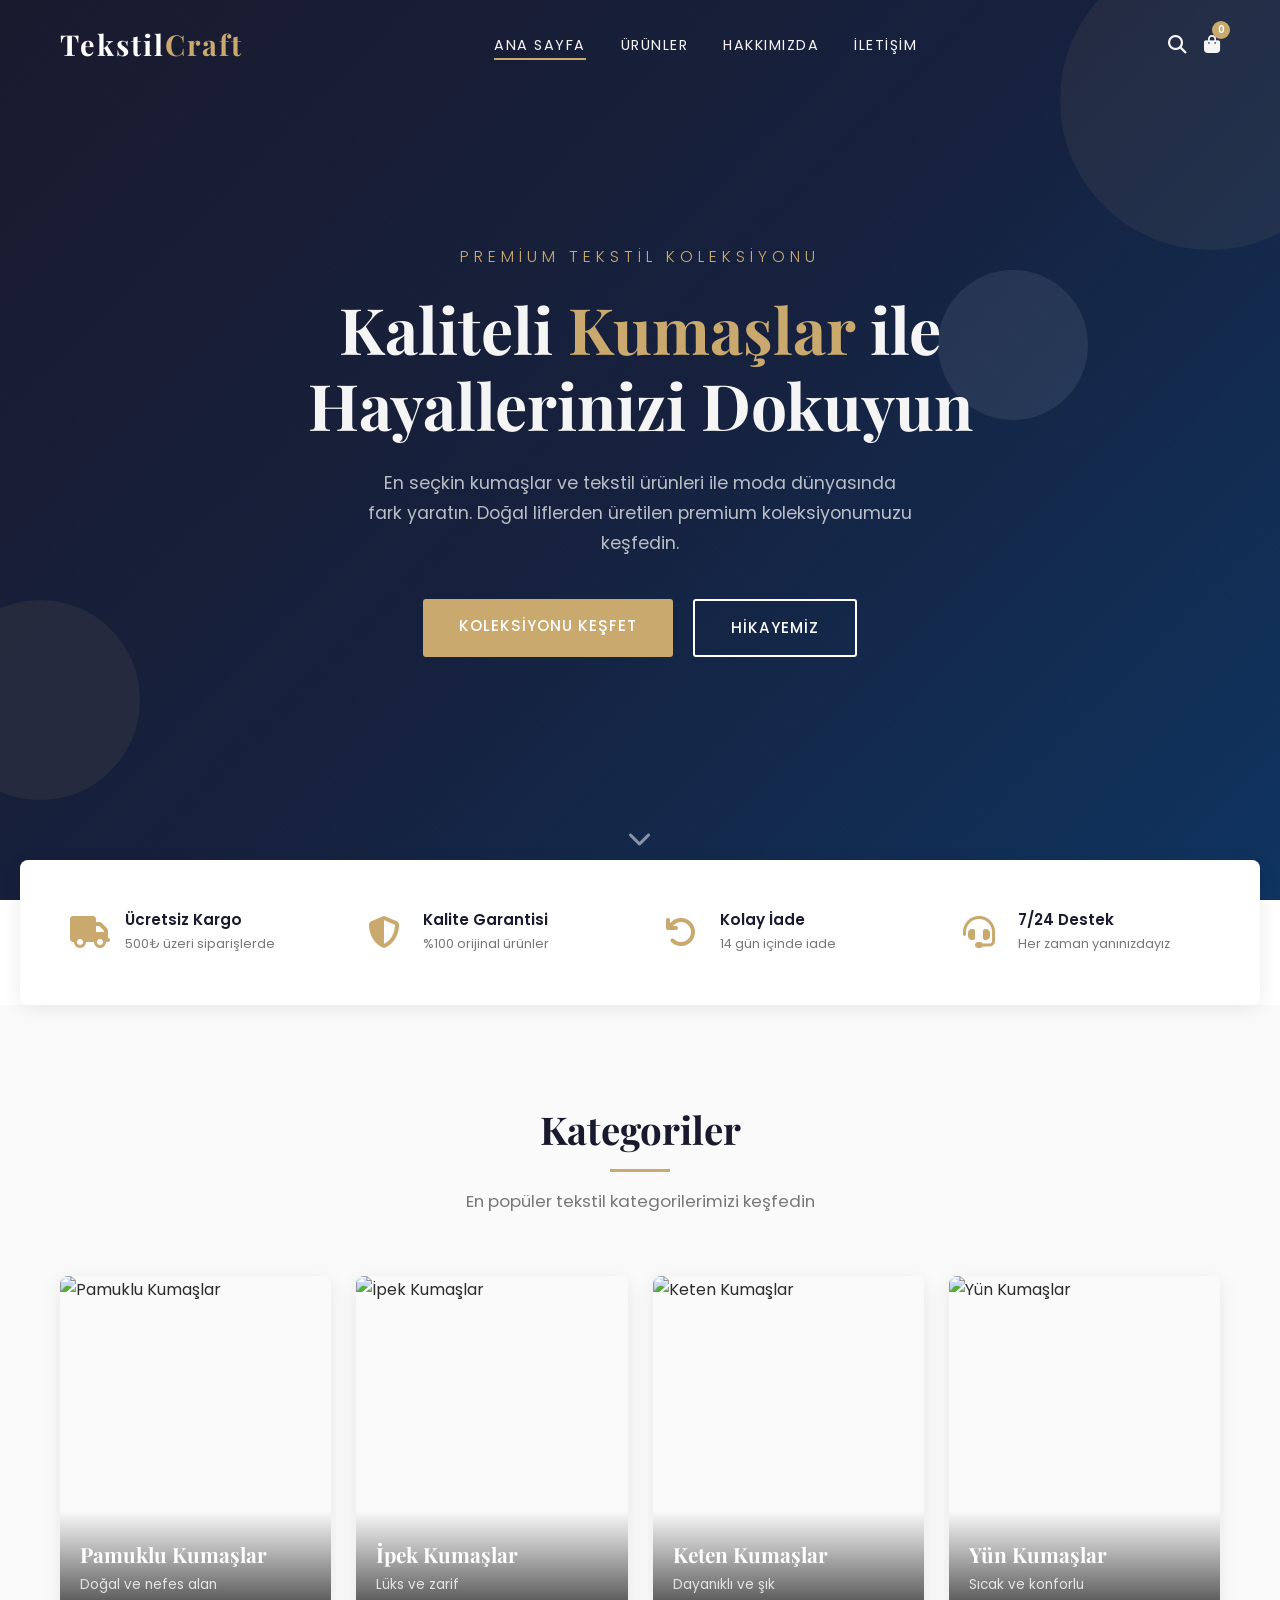
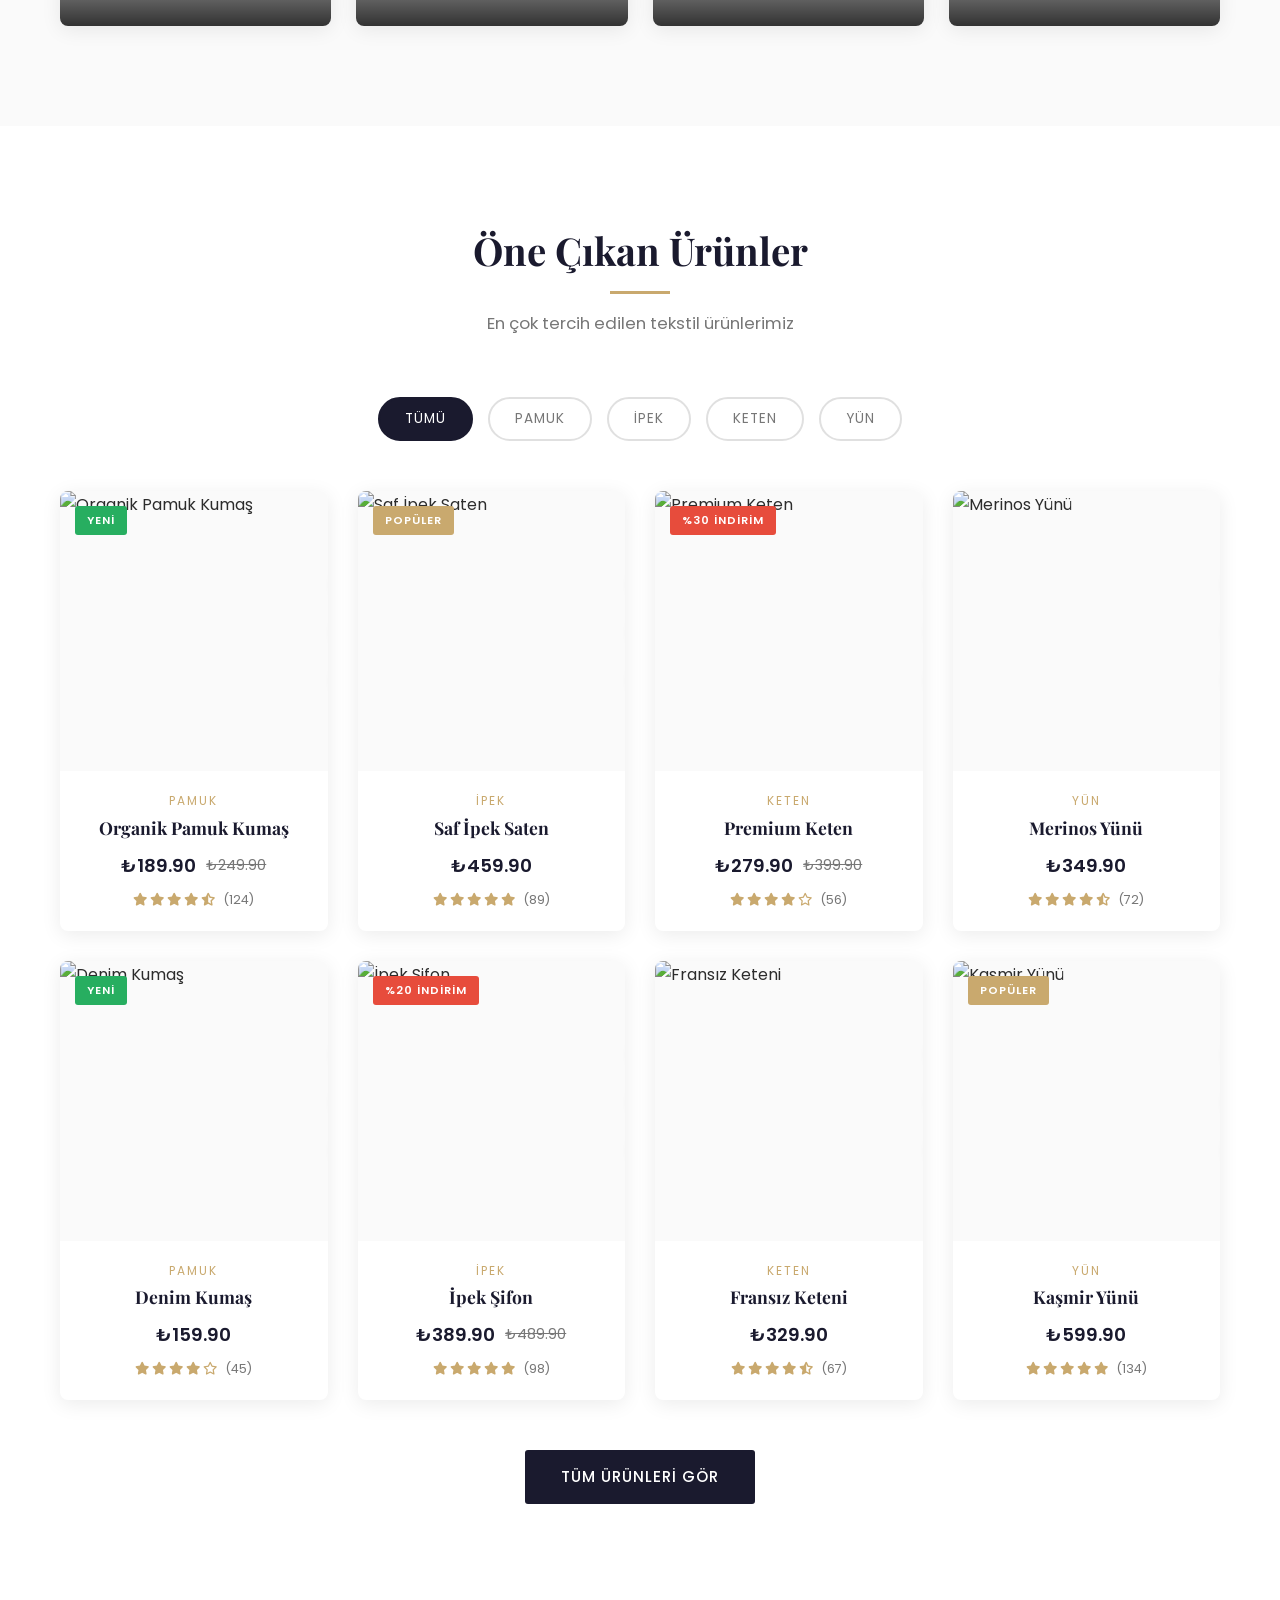
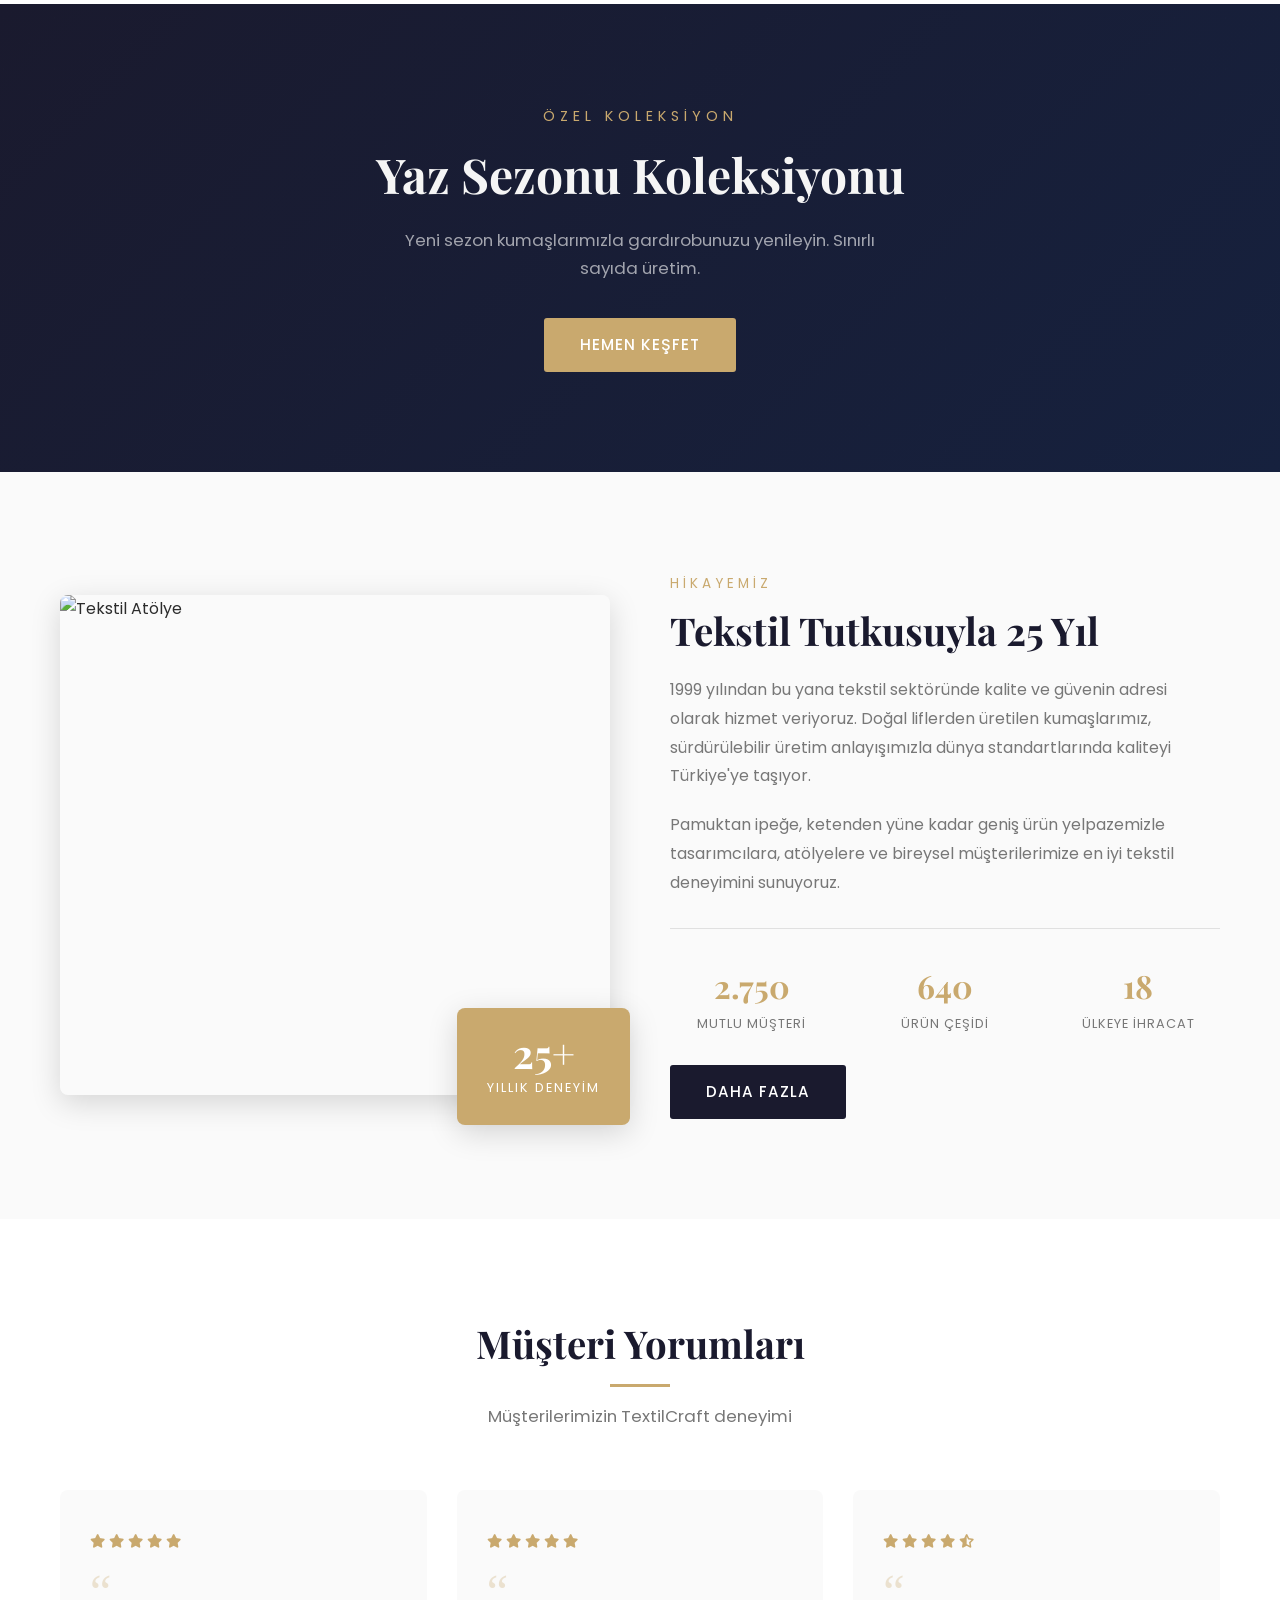
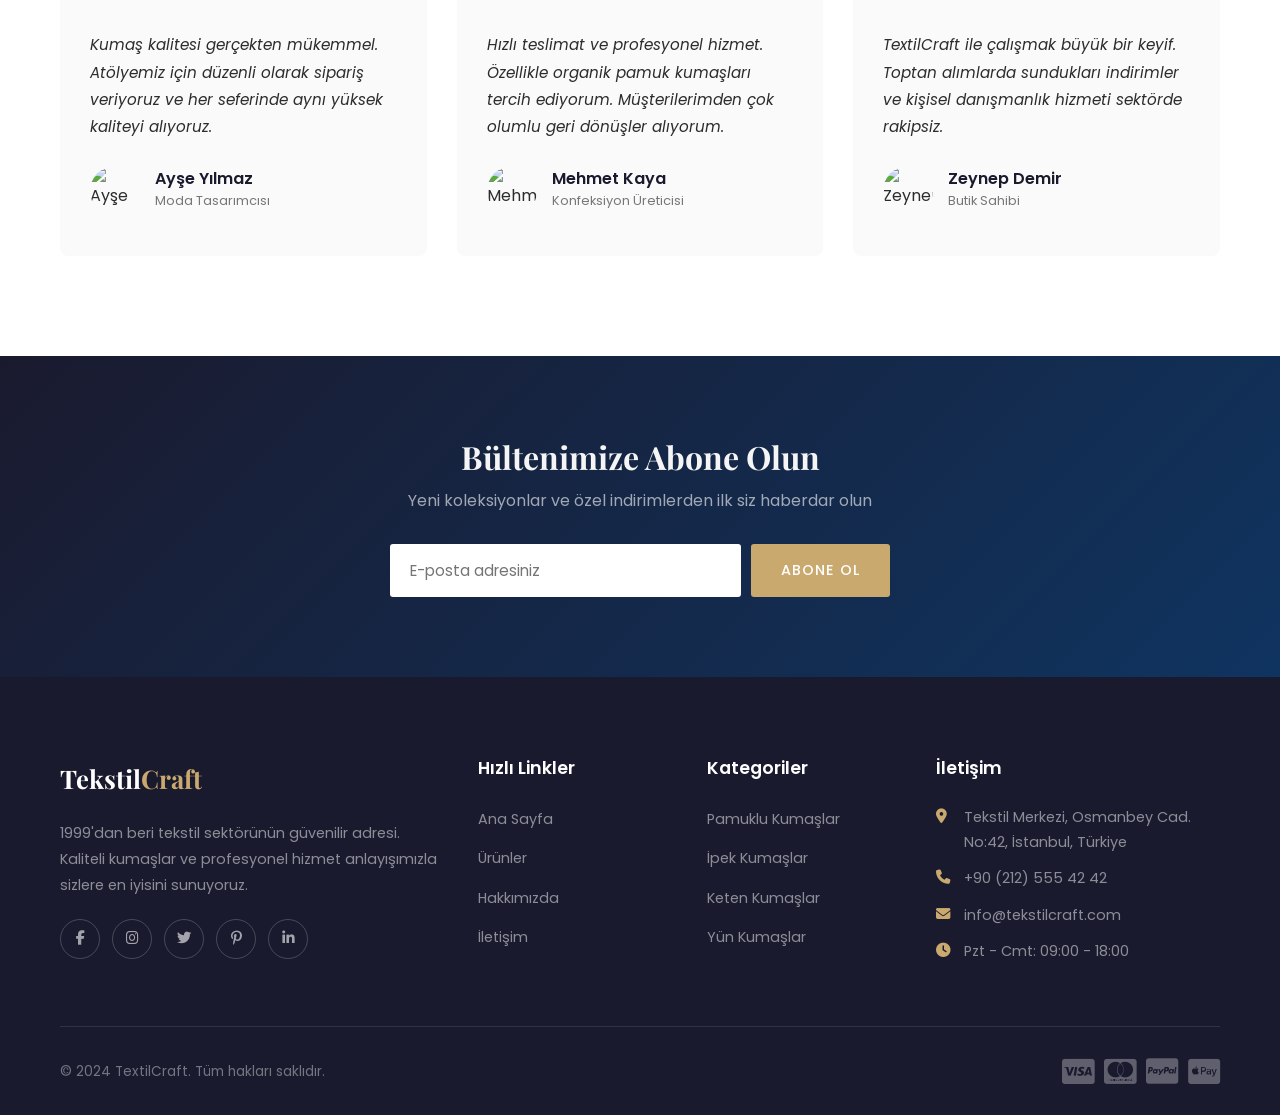
==== commit d49911bf: "feat: Make all site features fully functional - Add Quick View modal HTML to all pages (index, produ" ====
--- a/index.html
+++ b/index.html
@@ -110,34 +110,34 @@
         <p>En popüler tekstil kategorilerimizi keşfedin</p>
       </div>
       <div class="categories-grid">
-        <div class="category-card fade-in">
+        <a href="products.html?filter=pamuk" class="category-card fade-in">
           <img src="https://images.unsplash.com/photo-1558171813-4c088753af8f?w=400&h=500&fit=crop" alt="Pamuklu Kumaşlar" class="category-image">
           <div class="category-overlay">
             <h3>Pamuklu Kumaşlar</h3>
             <p>Doğal ve nefes alan</p>
           </div>
-        </div>
-        <div class="category-card fade-in">
+        </a>
+        <a href="products.html?filter=ipek" class="category-card fade-in">
           <img src="https://images.unsplash.com/photo-1616486338812-3dadae4b4ace?w=400&h=500&fit=crop" alt="İpek Kumaşlar" class="category-image">
           <div class="category-overlay">
             <h3>İpek Kumaşlar</h3>
             <p>Lüks ve zarif</p>
           </div>
-        </div>
-        <div class="category-card fade-in">
+        </a>
+        <a href="products.html?filter=keten" class="category-card fade-in">
           <img src="https://images.unsplash.com/photo-1620799140408-edc6dcb6d633?w=400&h=500&fit=crop" alt="Keten Kumaşlar" class="category-image">
           <div class="category-overlay">
             <h3>Keten Kumaşlar</h3>
             <p>Dayanıklı ve şık</p>
           </div>
-        </div>
-        <div class="category-card fade-in">
+        </a>
+        <a href="products.html?filter=yun" class="category-card fade-in">
           <img src="https://images.unsplash.com/photo-1594040226829-7f251ab46d80?w=400&h=500&fit=crop" alt="Yün Kumaşlar" class="category-image">
           <div class="category-overlay">
             <h3>Yün Kumaşlar</h3>
             <p>Sıcak ve konforlu</p>
           </div>
-        </div>
+        </a>
       </div>
     </div>
   </section>
@@ -522,11 +522,11 @@
           <div class="footer-logo">Tekstil<span>Craft</span></div>
           <p>1999'dan beri tekstil sektörünün güvenilir adresi. Kaliteli kumaşlar ve profesyonel hizmet anlayışımızla sizlere en iyisini sunuyoruz.</p>
           <div class="footer-social">
-            <a href="#"><i class="fab fa-facebook-f"></i></a>
-            <a href="#"><i class="fab fa-instagram"></i></a>
-            <a href="#"><i class="fab fa-twitter"></i></a>
-            <a href="#"><i class="fab fa-pinterest-p"></i></a>
-            <a href="#"><i class="fab fa-linkedin-in"></i></a>
+            <a href="https://facebook.com/tekstilcraft" target="_blank" rel="noopener noreferrer"><i class="fab fa-facebook-f"></i></a>
+            <a href="https://instagram.com/tekstilcraft" target="_blank" rel="noopener noreferrer"><i class="fab fa-instagram"></i></a>
+            <a href="https://twitter.com/tekstilcraft" target="_blank" rel="noopener noreferrer"><i class="fab fa-twitter"></i></a>
+            <a href="https://pinterest.com/tekstilcraft" target="_blank" rel="noopener noreferrer"><i class="fab fa-pinterest-p"></i></a>
+            <a href="https://linkedin.com/company/tekstilcraft" target="_blank" rel="noopener noreferrer"><i class="fab fa-linkedin-in"></i></a>
           </div>
         </div>
         <div class="footer-col">
@@ -541,10 +541,10 @@
         <div class="footer-col">
           <h4>Kategoriler</h4>
           <ul>
-            <li><a href="products.html">Pamuklu Kumaşlar</a></li>
-            <li><a href="products.html">İpek Kumaşlar</a></li>
-            <li><a href="products.html">Keten Kumaşlar</a></li>
-            <li><a href="products.html">Yün Kumaşlar</a></li>
+            <li><a href="products.html?filter=pamuk">Pamuklu Kumaşlar</a></li>
+            <li><a href="products.html?filter=ipek">İpek Kumaşlar</a></li>
+            <li><a href="products.html?filter=keten">Keten Kumaşlar</a></li>
+            <li><a href="products.html?filter=yun">Yün Kumaşlar</a></li>
           </ul>
         </div>
         <div class="footer-col">
@@ -587,8 +587,57 @@
         <span>Toplam:</span>
         <span id="cartTotal">₺0.00</span>
       </div>
-      <a href="#" class="btn btn-primary">Ödemeye Geç</a>
-    </div>
+      <a href="checkout.html" class="btn btn-primary">Ödemeye Geç</a>
+    </div>
+  </div>
+
+  <!-- Quick View Modal -->
+  <div class="modal-overlay" id="quickViewOverlay"></div>
+  <div class="modal-overlay" id="quickViewModal">
+    <div class="modal-content">
+      <div class="modal-image">
+        <img src="" alt="">
+      </div>
+      <div class="modal-details">
+        <button class="modal-close" id="quickViewClose">&times;</button>
+        <p class="modal-category"></p>
+        <h2></h2>
+        <div class="modal-rating"></div>
+        <div class="modal-price">
+          <span class="current"></span>
+          <span class="old"></span>
+        </div>
+        <p class="modal-desc">Premium kalite kumaş, doğal liflerden üretilmiştir. Konfeksiyon, ev tekstili ve tasarım projeleri için idealdir. Yüksek dayanıklılık ve konfor sunar.</p>
+        <div class="modal-options">
+          <label>Renk Seçenekleri</label>
+          <div class="color-options">
+            <span style="background:#2c3e50" class="selected" title="Lacivert"></span>
+            <span style="background:#c9a96e" title="Altın"></span>
+            <span style="background:#7f8c8d" title="Gri"></span>
+            <span style="background:#ecf0f1" title="Beyaz"></span>
+          </div>
+        </div>
+        <div class="modal-add-cart">
+          <div class="qty-input">
+            <button class="qty-minus">-</button>
+            <span class="qty-value">1</span>
+            <button class="qty-plus">+</button>
+          </div>
+          <button class="btn btn-primary modal-add-to-cart"><i class="fas fa-shopping-cart" style="margin-right:8px"></i>Sepete Ekle</button>
+        </div>
+      </div>
+    </div>
+  </div>
+
+  <!-- Search Overlay -->
+  <div class="search-overlay" id="searchOverlay">
+    <button class="search-close" id="searchClose">&times;</button>
+    <h2>Ne Aramıştınız?</h2>
+    <div class="search-input-wrap">
+      <input type="text" id="searchInput" placeholder="Ürün adı veya kategori yazın...">
+      <i class="fas fa-search search-icon"></i>
+    </div>
+    <div class="search-results" id="searchResults"></div>
   </div>
 
   <!-- Back to Top -->
--- a/css/style.css
+++ b/css/style.css
@@ -1827,6 +1827,326 @@
   font-size: 1rem;
 }
 
+/* ---------- Search Overlay ---------- */
+.search-overlay {
+  position: fixed;
+  top: 0;
+  left: 0;
+  width: 100%;
+  height: 100%;
+  background: rgba(26, 26, 46, 0.97);
+  z-index: 10000;
+  display: flex;
+  flex-direction: column;
+  align-items: center;
+  justify-content: flex-start;
+  padding-top: 120px;
+  opacity: 0;
+  visibility: hidden;
+  transition: all 0.3s ease;
+}
+
+.search-overlay.active {
+  opacity: 1;
+  visibility: visible;
+}
+
+.search-overlay .search-close {
+  position: absolute;
+  top: 30px;
+  right: 30px;
+  color: white;
+  font-size: 2rem;
+  cursor: pointer;
+  width: 50px;
+  height: 50px;
+  display: flex;
+  align-items: center;
+  justify-content: center;
+  border-radius: 50%;
+  transition: var(--transition);
+}
+
+.search-overlay .search-close:hover {
+  background: rgba(255,255,255,0.1);
+}
+
+.search-overlay h2 {
+  color: white;
+  font-size: 1.5rem;
+  margin-bottom: 30px;
+  font-family: var(--font-heading);
+}
+
+.search-overlay .search-input-wrap {
+  width: 90%;
+  max-width: 600px;
+  position: relative;
+  margin-bottom: 30px;
+}
+
+.search-overlay .search-input-wrap input {
+  width: 100%;
+  padding: 18px 25px;
+  padding-right: 50px;
+  font-size: 1.1rem;
+  border: 2px solid rgba(255,255,255,0.2);
+  border-radius: 50px;
+  background: rgba(255,255,255,0.05);
+  color: white;
+  font-family: var(--font-body);
+  outline: none;
+  transition: var(--transition);
+}
+
+.search-overlay .search-input-wrap input::placeholder {
+  color: rgba(255,255,255,0.4);
+}
+
+.search-overlay .search-input-wrap input:focus {
+  border-color: var(--accent);
+}
+
+.search-overlay .search-input-wrap .search-icon {
+  position: absolute;
+  right: 20px;
+  top: 50%;
+  transform: translateY(-50%);
+  color: rgba(255,255,255,0.4);
+  font-size: 1.1rem;
+}
+
+.search-results {
+  width: 90%;
+  max-width: 600px;
+  max-height: 50vh;
+  overflow-y: auto;
+}
+
+.search-hint,
+.search-no-result {
+  color: rgba(255,255,255,0.5);
+  text-align: center;
+  font-family: var(--font-body);
+  font-size: 0.95rem;
+}
+
+.search-result-item {
+  display: flex;
+  align-items: center;
+  gap: 15px;
+  padding: 15px;
+  background: rgba(255,255,255,0.05);
+  border-radius: 8px;
+  margin-bottom: 10px;
+  transition: var(--transition);
+}
+
+.search-result-item:hover {
+  background: rgba(255,255,255,0.1);
+}
+
+.search-result-item img {
+  width: 60px;
+  height: 60px;
+  border-radius: 8px;
+  object-fit: cover;
+}
+
+.search-result-info {
+  flex: 1;
+}
+
+.search-result-info h4 {
+  color: white;
+  font-size: 0.95rem;
+  font-family: var(--font-body);
+  margin-bottom: 3px;
+}
+
+.search-result-info p {
+  color: rgba(255,255,255,0.5);
+  font-size: 0.8rem;
+}
+
+.search-result-price {
+  color: var(--accent);
+  font-weight: 600;
+  font-size: 0.9rem;
+}
+
+.search-add-cart {
+  padding: 8px 16px !important;
+  font-size: 0.8rem !important;
+  white-space: nowrap;
+}
+
+/* ---------- Checkout Page ---------- */
+.checkout-section {
+  padding: 40px 0 80px;
+}
+
+.checkout-grid {
+  display: grid;
+  grid-template-columns: 1.2fr 0.8fr;
+  gap: 40px;
+  align-items: start;
+}
+
+.checkout-form h3,
+.checkout-summary h3 {
+  font-family: var(--font-heading);
+  font-size: 1.4rem;
+  margin-bottom: 25px;
+  padding-bottom: 15px;
+  border-bottom: 2px solid var(--border);
+}
+
+.checkout-form .form-group {
+  margin-bottom: 20px;
+}
+
+.checkout-form .form-group label {
+  display: block;
+  font-weight: 500;
+  margin-bottom: 8px;
+  font-size: 0.9rem;
+  color: var(--text-dark);
+}
+
+.checkout-form .form-group input,
+.checkout-form .form-group select {
+  width: 100%;
+  padding: 12px 16px;
+  border: 1px solid var(--border);
+  border-radius: 6px;
+  font-family: var(--font-body);
+  font-size: 0.95rem;
+  transition: var(--transition);
+}
+
+.checkout-form .form-group input:focus,
+.checkout-form .form-group select:focus {
+  border-color: var(--accent);
+  outline: none;
+  box-shadow: 0 0 0 3px rgba(201, 169, 110, 0.15);
+}
+
+.checkout-summary {
+  background: var(--bg-light);
+  padding: 30px;
+  border-radius: 12px;
+  position: sticky;
+  top: 100px;
+}
+
+.checkout-items {
+  margin-bottom: 20px;
+}
+
+.checkout-item {
+  display: flex;
+  align-items: center;
+  gap: 15px;
+  padding: 12px 0;
+  border-bottom: 1px solid var(--border);
+}
+
+.checkout-item img {
+  width: 60px;
+  height: 60px;
+  border-radius: 8px;
+  object-fit: cover;
+}
+
+.checkout-item-info {
+  flex: 1;
+}
+
+.checkout-item-info h4 {
+  font-family: var(--font-body);
+  font-size: 0.9rem;
+  font-weight: 500;
+}
+
+.checkout-item-info p {
+  font-size: 0.8rem;
+  color: var(--text-muted);
+}
+
+.checkout-item-price {
+  font-weight: 600;
+  color: var(--accent);
+}
+
+.checkout-totals {
+  padding-top: 15px;
+}
+
+.checkout-totals .total-row {
+  display: flex;
+  justify-content: space-between;
+  padding: 8px 0;
+  font-size: 0.95rem;
+}
+
+.checkout-totals .total-row.grand-total {
+  border-top: 2px solid var(--text-dark);
+  margin-top: 10px;
+  padding-top: 15px;
+  font-size: 1.1rem;
+  font-weight: 700;
+}
+
+.checkout-totals .grand-total span:last-child {
+  color: var(--accent);
+}
+
+.payment-methods {
+  margin-top: 20px;
+}
+
+.payment-methods label {
+  display: block;
+  font-weight: 500;
+  margin-bottom: 12px;
+  font-size: 0.9rem;
+}
+
+.payment-option {
+  display: flex;
+  align-items: center;
+  gap: 10px;
+  padding: 12px 15px;
+  border: 1px solid var(--border);
+  border-radius: 8px;
+  margin-bottom: 8px;
+  cursor: pointer;
+  transition: var(--transition);
+}
+
+.payment-option:hover,
+.payment-option.selected {
+  border-color: var(--accent);
+  background: rgba(201, 169, 110, 0.05);
+}
+
+.payment-option input[type="radio"] {
+  accent-color: var(--accent);
+}
+
+.checkout-btn {
+  width: 100%;
+  margin-top: 20px;
+  text-align: center;
+}
+
+@media (max-width: 768px) {
+  .checkout-grid { grid-template-columns: 1fr; }
+  .checkout-summary { position: static; }
+  .search-overlay { padding-top: 80px; }
+}
+
 /* ---------- Animations ---------- */
 .fade-in {
   opacity: 0;
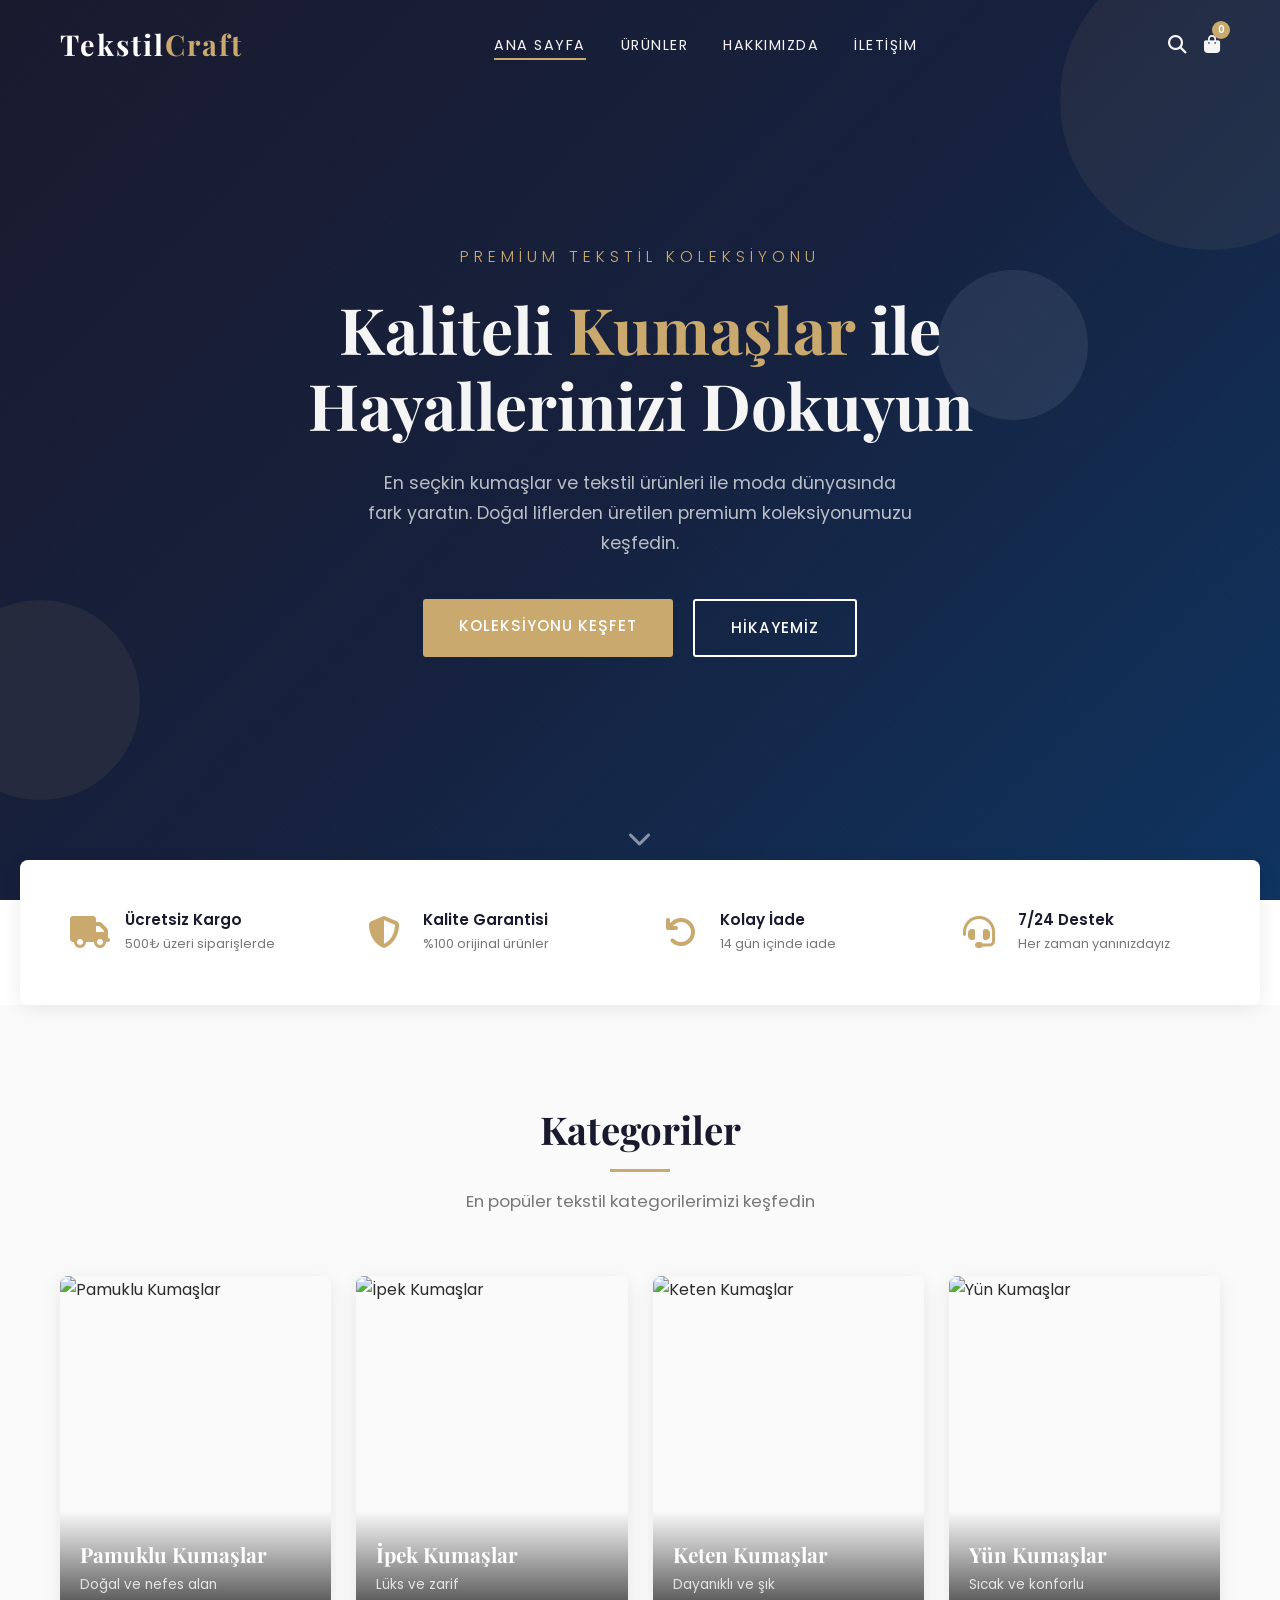
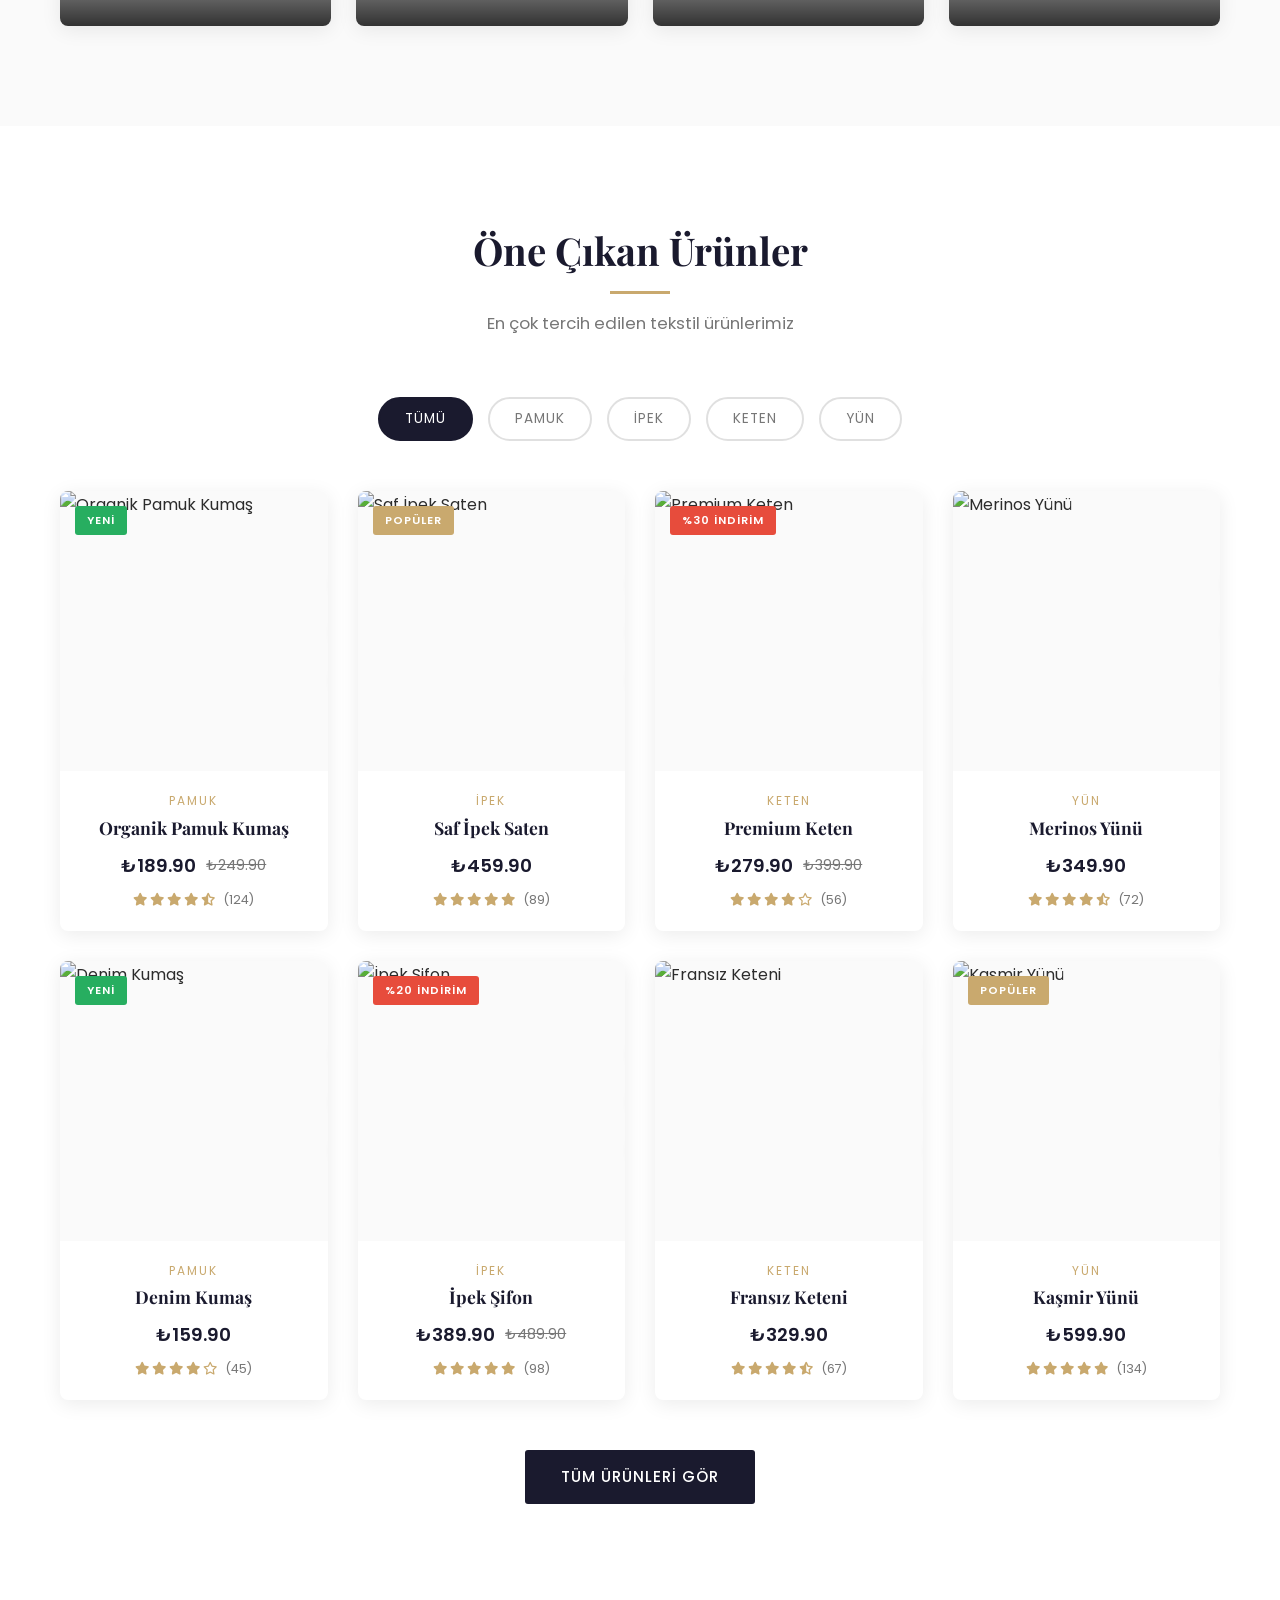
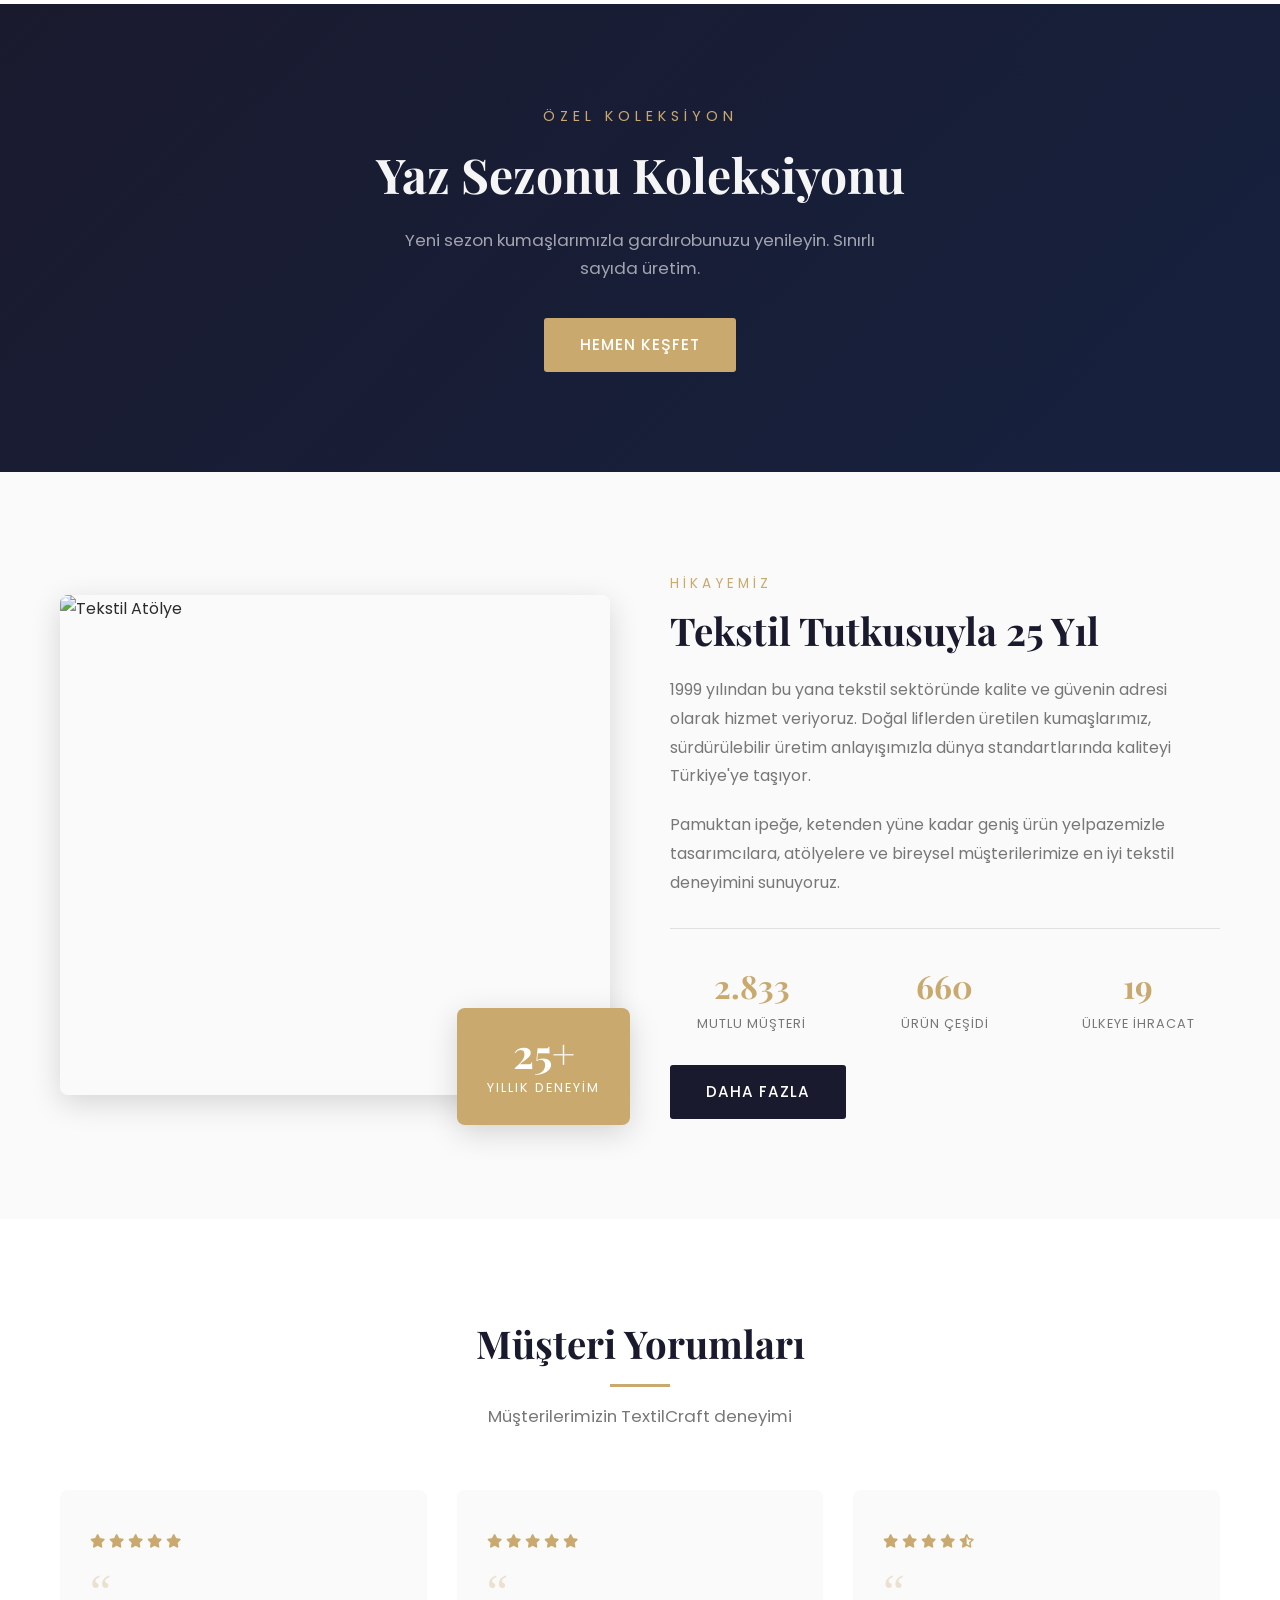
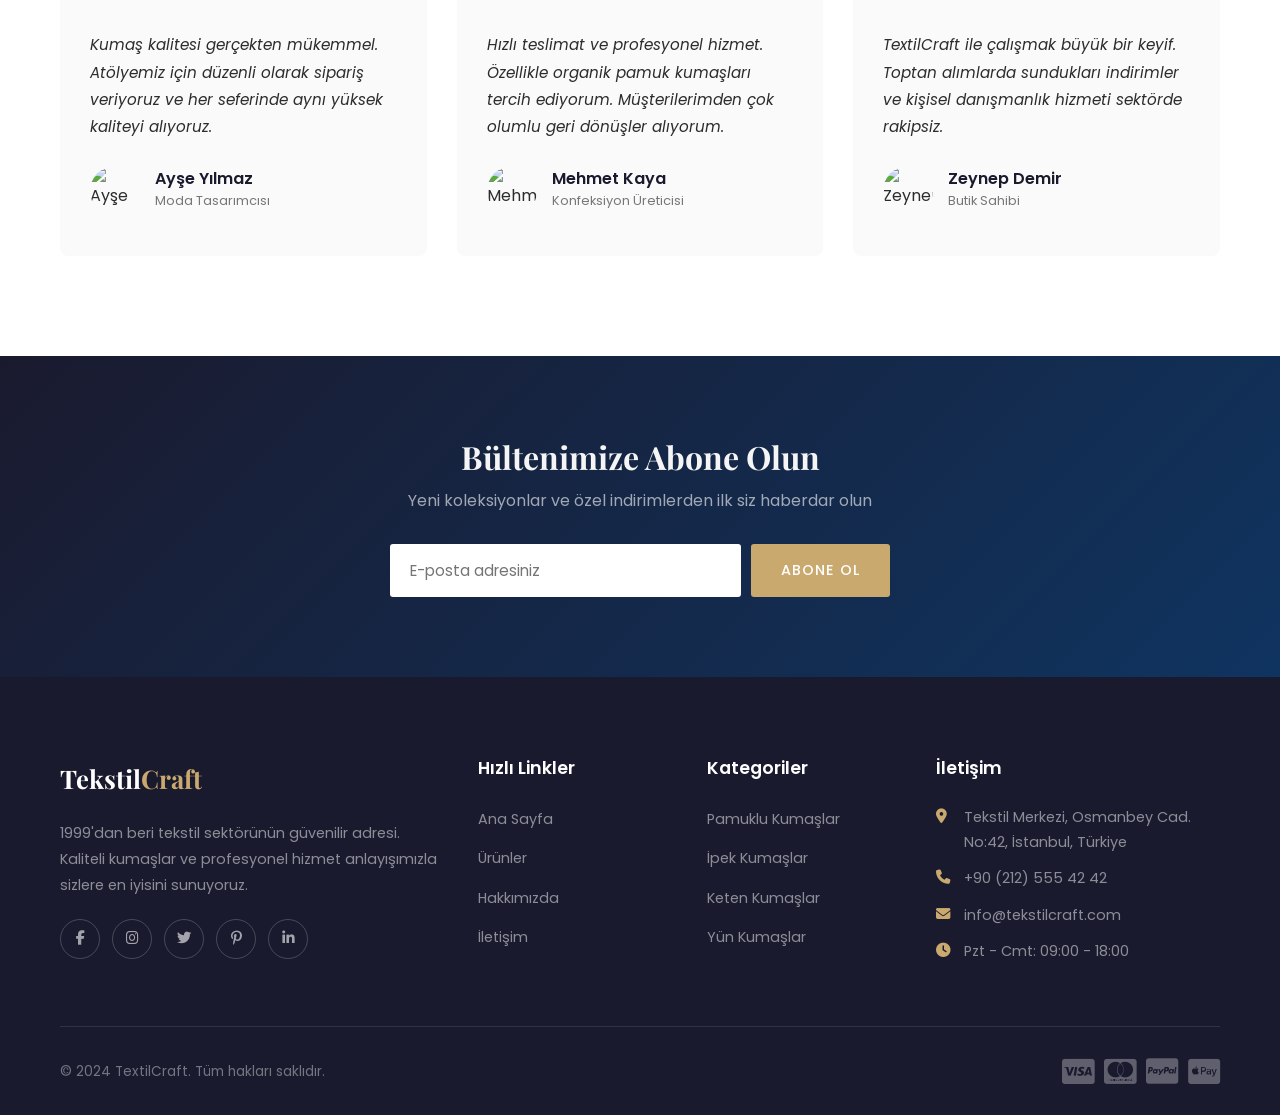
==== commit 2cb76d6a: "fix: Quick View modal backdrop tıklamasıyla kapanma desteği ekle" ====
--- a/index.html
+++ b/index.html
@@ -593,7 +593,7 @@
 
   <!-- Quick View Modal -->
   <div class="modal-overlay" id="quickViewOverlay"></div>
-  <div class="modal-overlay" id="quickViewModal">
+  <div class="quick-view-modal" id="quickViewModal">
     <div class="modal-content">
       <div class="modal-image">
         <img src="" alt="">
--- a/css/style.css
+++ b/css/style.css
@@ -1697,6 +1697,26 @@
   visibility: visible;
 }
 
+.quick-view-modal {
+  position: fixed;
+  top: 0;
+  left: 0;
+  width: 100%;
+  height: 100%;
+  z-index: 10001;
+  display: flex;
+  align-items: center;
+  justify-content: center;
+  opacity: 0;
+  visibility: hidden;
+  transition: var(--transition);
+}
+
+.quick-view-modal.active {
+  opacity: 1;
+  visibility: visible;
+}
+
 .modal-content {
   background: var(--bg-white);
   max-width: 800px;
@@ -1710,7 +1730,8 @@
   transition: var(--transition);
 }
 
-.modal-overlay.active .modal-content {
+.modal-overlay.active .modal-content,
+.quick-view-modal.active .modal-content {
   transform: scale(1);
 }
 
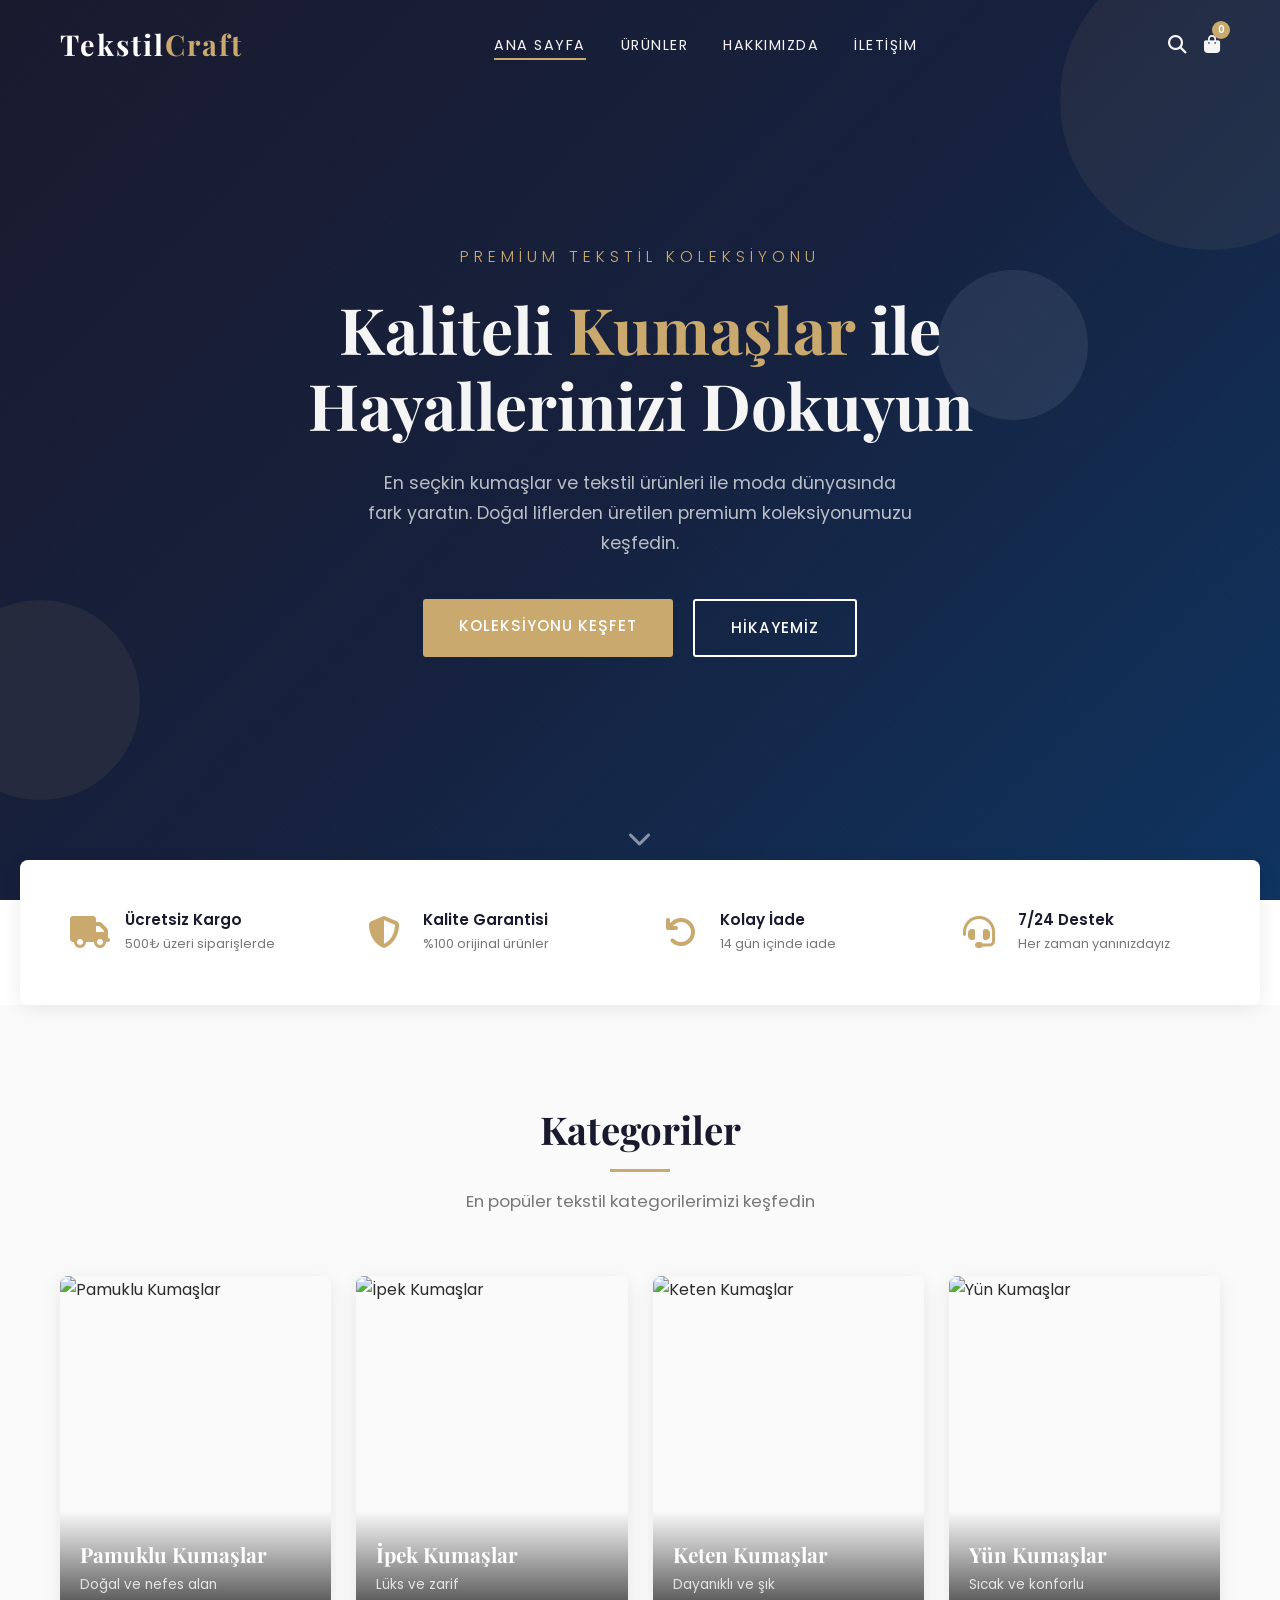
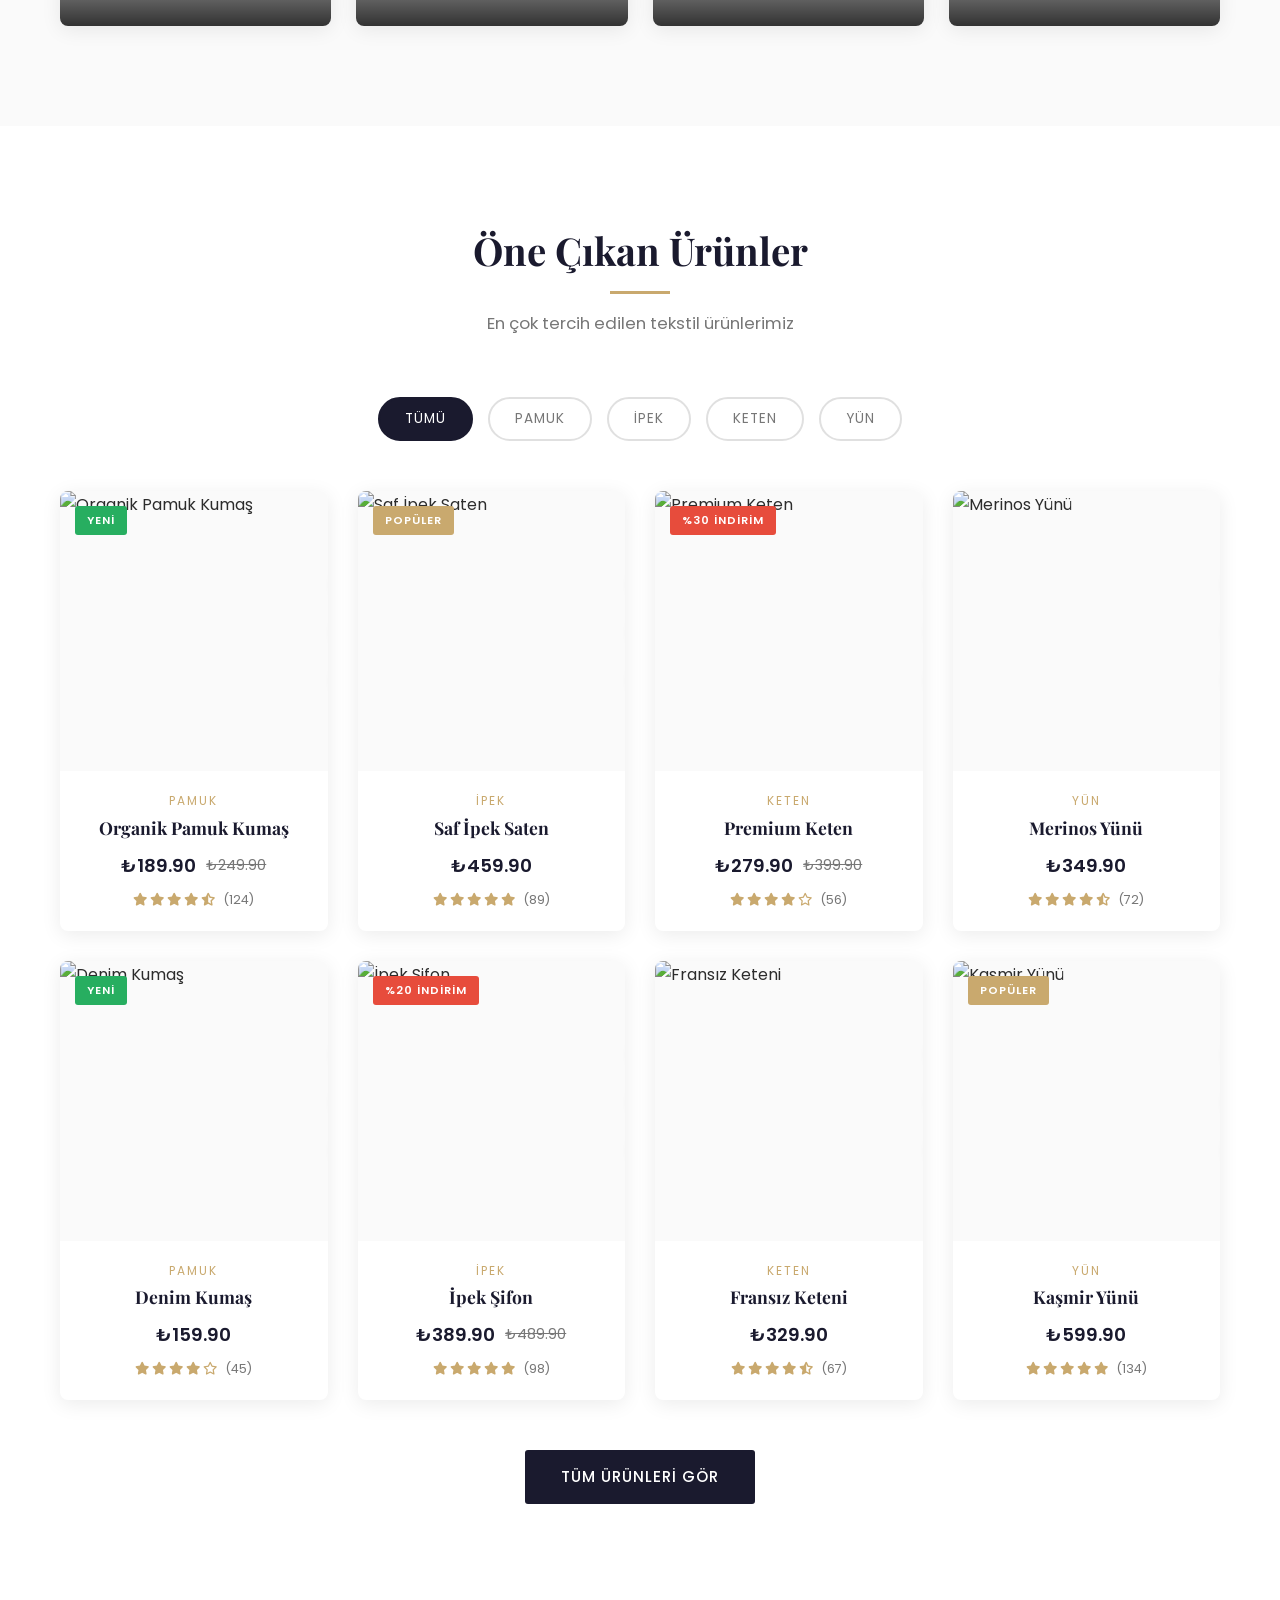
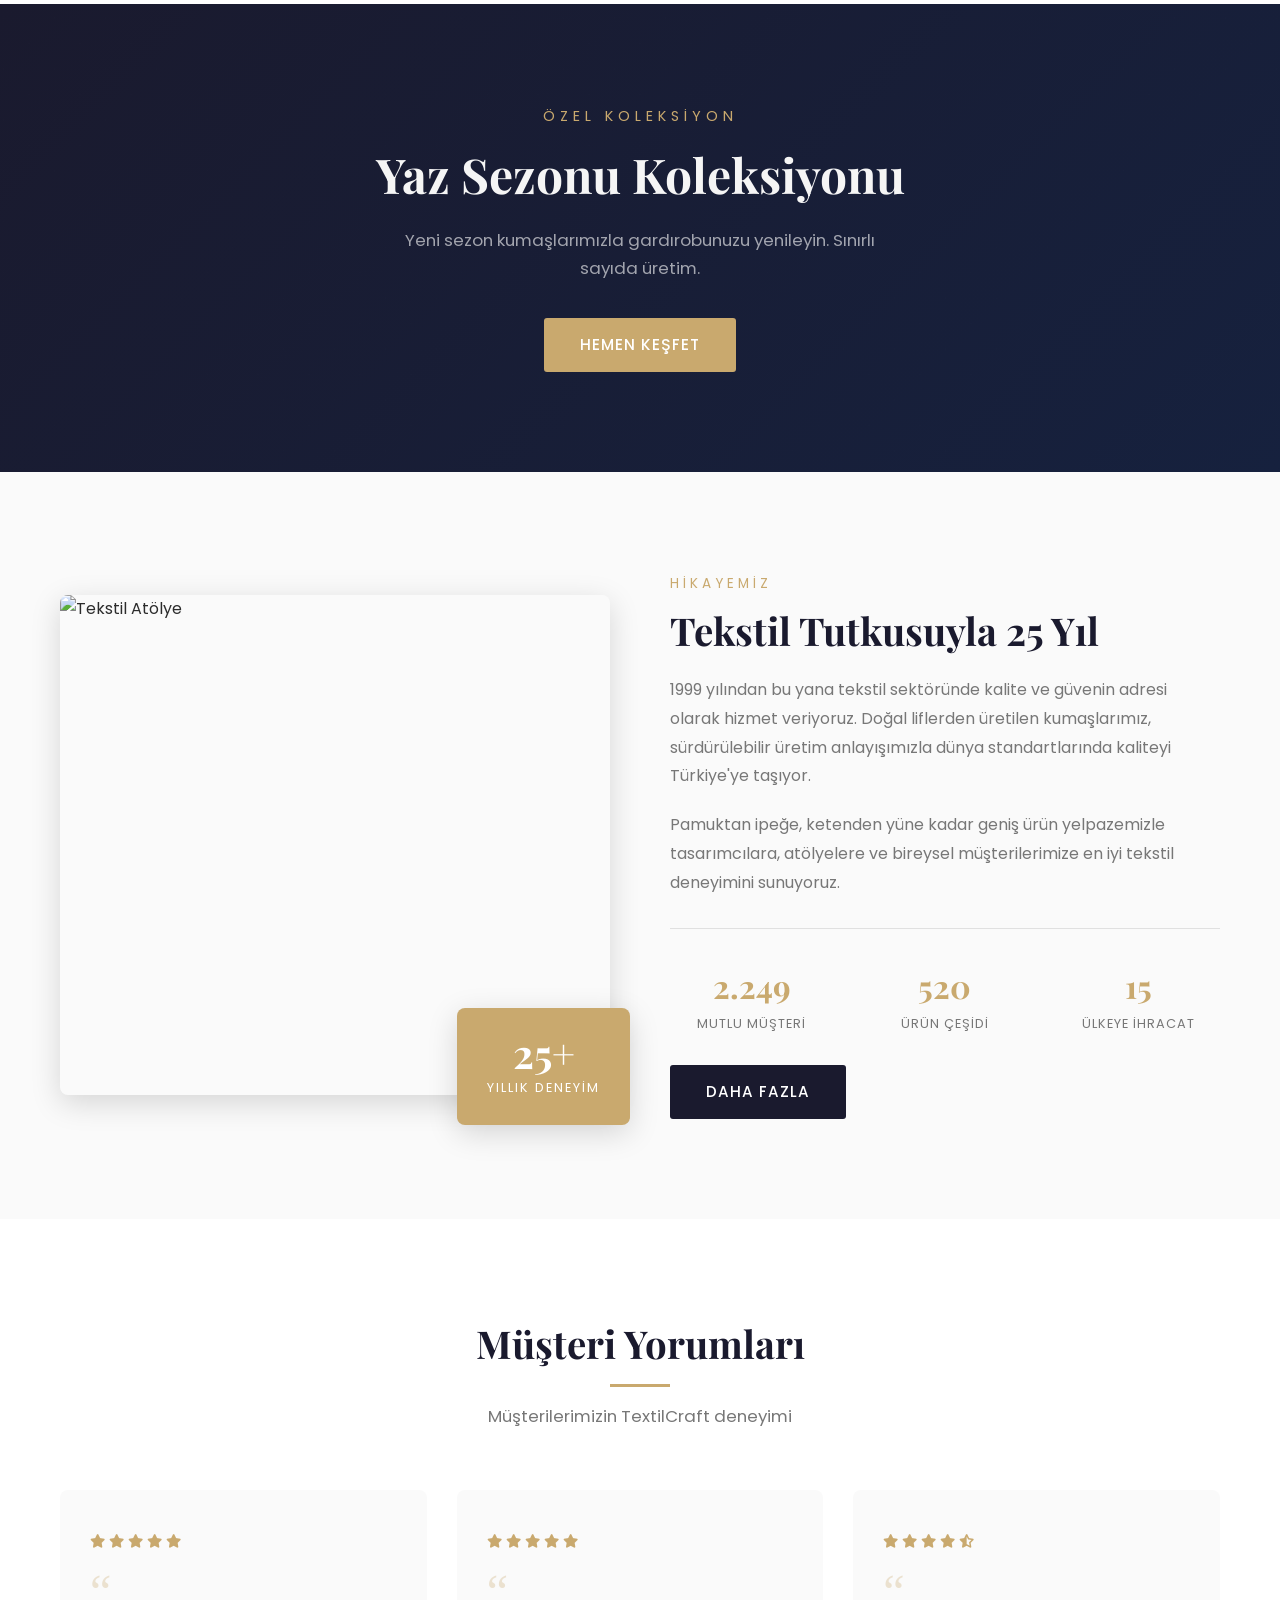
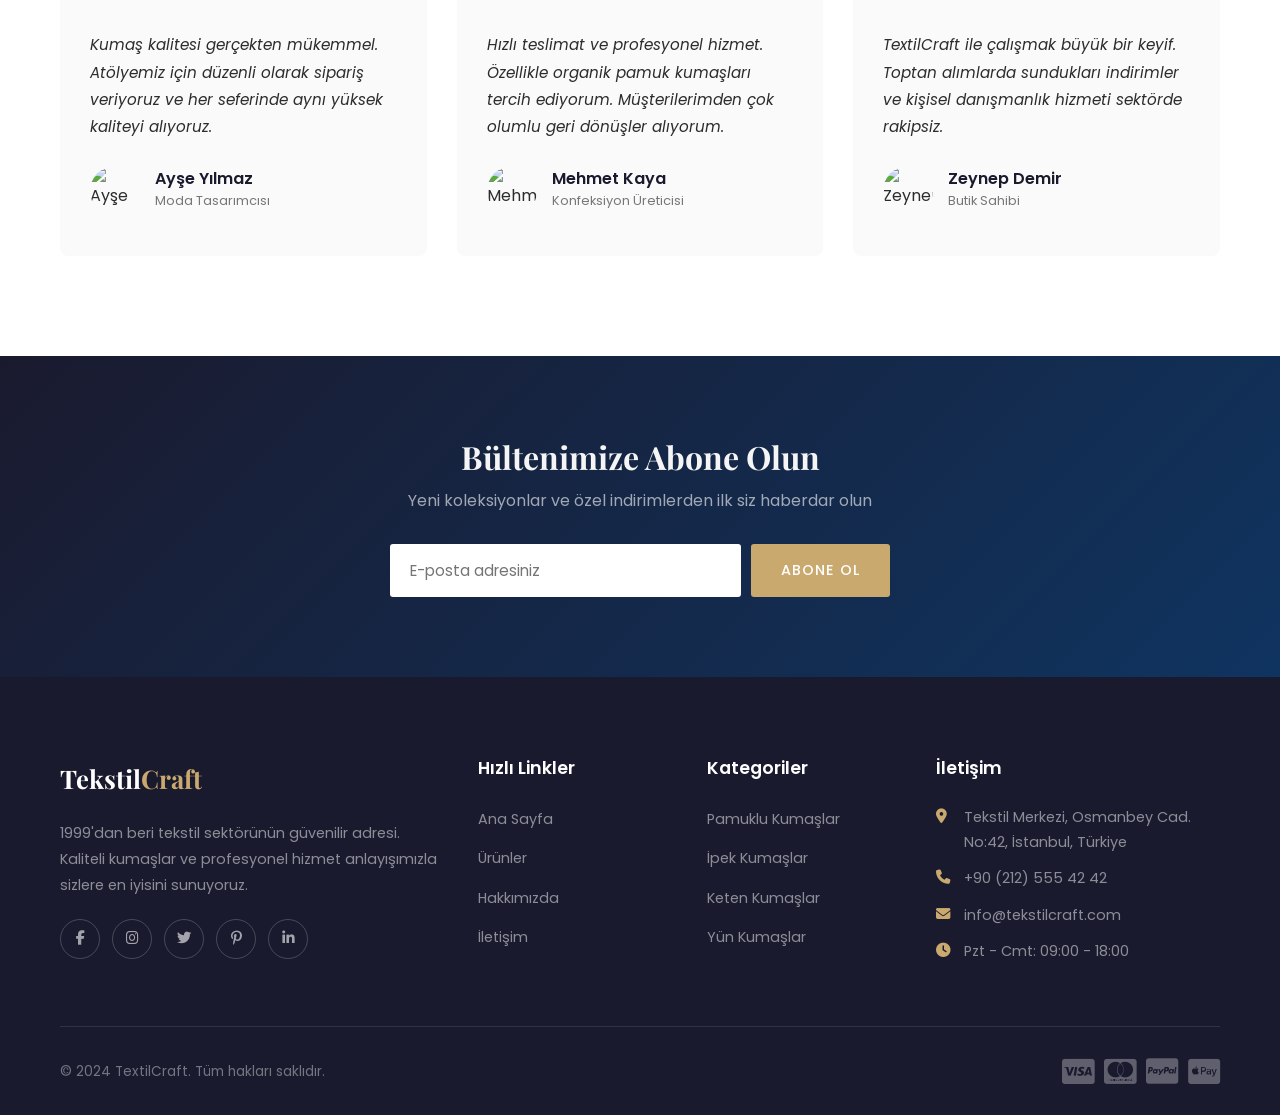
==== commit ded2e360: "fix: Improve site quality - XSS protection, accessibility, CSS bugs, and performance - Add escapeHtm" ====
--- a/index.html
+++ b/index.html
@@ -34,12 +34,12 @@
         </ul>
       </nav>
       <div class="nav-icons">
-        <a href="#" id="searchToggle"><i class="fas fa-search"></i></a>
-        <a href="#" id="cartToggle" class="cart-icon">
+        <a href="#" id="searchToggle" aria-label="Arama"><i class="fas fa-search"></i></a>
+        <a href="#" id="cartToggle" class="cart-icon" aria-label="Sepet">
           <i class="fas fa-shopping-bag"></i>
           <span class="cart-count" id="cartCount">0</span>
         </a>
-        <div class="menu-toggle" id="menuToggle">
+        <div class="menu-toggle" id="menuToggle" role="button" aria-label="Menü" tabindex="0">
           <span></span>
           <span></span>
           <span></span>
@@ -508,7 +508,7 @@
       <h2>Bültenimize Abone Olun</h2>
       <p>Yeni koleksiyonlar ve özel indirimlerden ilk siz haberdar olun</p>
       <form class="newsletter-form" id="newsletterForm">
-        <input type="email" placeholder="E-posta adresiniz" required>
+        <input type="email" placeholder="E-posta adresiniz" required aria-label="E-posta adresiniz">
         <button type="submit" class="btn">Abone Ol</button>
       </form>
     </div>
@@ -574,7 +574,7 @@
   <div class="cart-sidebar" id="cartSidebar">
     <div class="cart-header">
       <h3>Sepetim (<span id="cartItemCount">0</span>)</h3>
-      <button class="cart-close" id="cartClose">&times;</button>
+      <button class="cart-close" id="cartClose" aria-label="Sepeti Kapat">&times;</button>
     </div>
     <div class="cart-items" id="cartItems">
       <div class="cart-empty">
@@ -599,7 +599,7 @@
         <img src="" alt="">
       </div>
       <div class="modal-details">
-        <button class="modal-close" id="quickViewClose">&times;</button>
+        <button class="modal-close" id="quickViewClose" aria-label="Kapat">&times;</button>
         <p class="modal-category"></p>
         <h2></h2>
         <div class="modal-rating"></div>
@@ -619,9 +619,9 @@
         </div>
         <div class="modal-add-cart">
           <div class="qty-input">
-            <button class="qty-minus">-</button>
-            <span class="qty-value">1</span>
-            <button class="qty-plus">+</button>
+                    <button type="button" class="qty-minus" aria-label="Azalt">-</button>
+                    <span class="qty-value">1</span>
+                    <button type="button" class="qty-plus" aria-label="Arttır">+</button>
           </div>
           <button class="btn btn-primary modal-add-to-cart"><i class="fas fa-shopping-cart" style="margin-right:8px"></i>Sepete Ekle</button>
         </div>
@@ -631,17 +631,17 @@
 
   <!-- Search Overlay -->
   <div class="search-overlay" id="searchOverlay">
-    <button class="search-close" id="searchClose">&times;</button>
-    <h2>Ne Aramıştınız?</h2>
-    <div class="search-input-wrap">
-      <input type="text" id="searchInput" placeholder="Ürün adı veya kategori yazın...">
+      <button class="search-close" id="searchClose" aria-label="Aramayı Kapat">&times;</button>
+      <h2>Ne Aramıştınız?</h2>
+      <div class="search-input-wrap">
+        <input type="text" id="searchInput" placeholder="Ürün adı veya kategori yazın..." aria-label="Ürün ara">
       <i class="fas fa-search search-icon"></i>
     </div>
     <div class="search-results" id="searchResults"></div>
   </div>
 
   <!-- Back to Top -->
-  <button class="back-to-top" id="backToTop">
+  <button class="back-to-top" id="backToTop" aria-label="Sayfa başına dön">
     <i class="fas fa-arrow-up"></i>
   </button>
 
--- a/css/style.css
+++ b/css/style.css
@@ -1545,7 +1545,7 @@
 .cart-sidebar {
   position: fixed;
   top: 0;
-  right: -400px;
+  right: 0;
   width: 400px;
   height: 100%;
   background: var(--bg-white);
@@ -1553,10 +1553,10 @@
   transition: transform 0.4s ease;
   display: flex;
   flex-direction: column;
+  transform: translateX(100%);
 }
 
 .cart-sidebar.active {
-  right: 0;
   transform: translateX(0);
 }
 
@@ -1673,6 +1673,37 @@
   font-size: 3rem;
   margin-bottom: 15px;
   opacity: 0.3;
+}
+
+/* ---------- FAQ Section ---------- */
+.faq-item {
+  cursor: pointer;
+}
+
+.faq-question {
+  display: flex;
+  justify-content: space-between;
+  align-items: center;
+}
+
+.faq-question h4 {
+  font-family: var(--font-body);
+  font-weight: 600;
+  font-size: 1rem;
+  margin: 0;
+}
+
+.faq-answer {
+  max-height: 0;
+  overflow: hidden;
+  transition: max-height 0.3s ease;
+}
+
+.faq-answer p {
+  padding-top: 15px;
+  font-size: 0.95rem;
+  line-height: 1.8;
+  margin: 0;
 }
 
 /* ---------- Quick View Modal ---------- */
@@ -2166,6 +2197,16 @@
   .checkout-grid { grid-template-columns: 1fr; }
   .checkout-summary { position: static; }
   .search-overlay { padding-top: 80px; }
+}
+
+/* ---------- Focus Styles ---------- */
+a:focus-visible,
+button:focus-visible,
+input:focus-visible,
+select:focus-visible,
+textarea:focus-visible {
+  outline: 2px solid var(--accent);
+  outline-offset: 2px;
 }
 
 /* ---------- Animations ---------- */
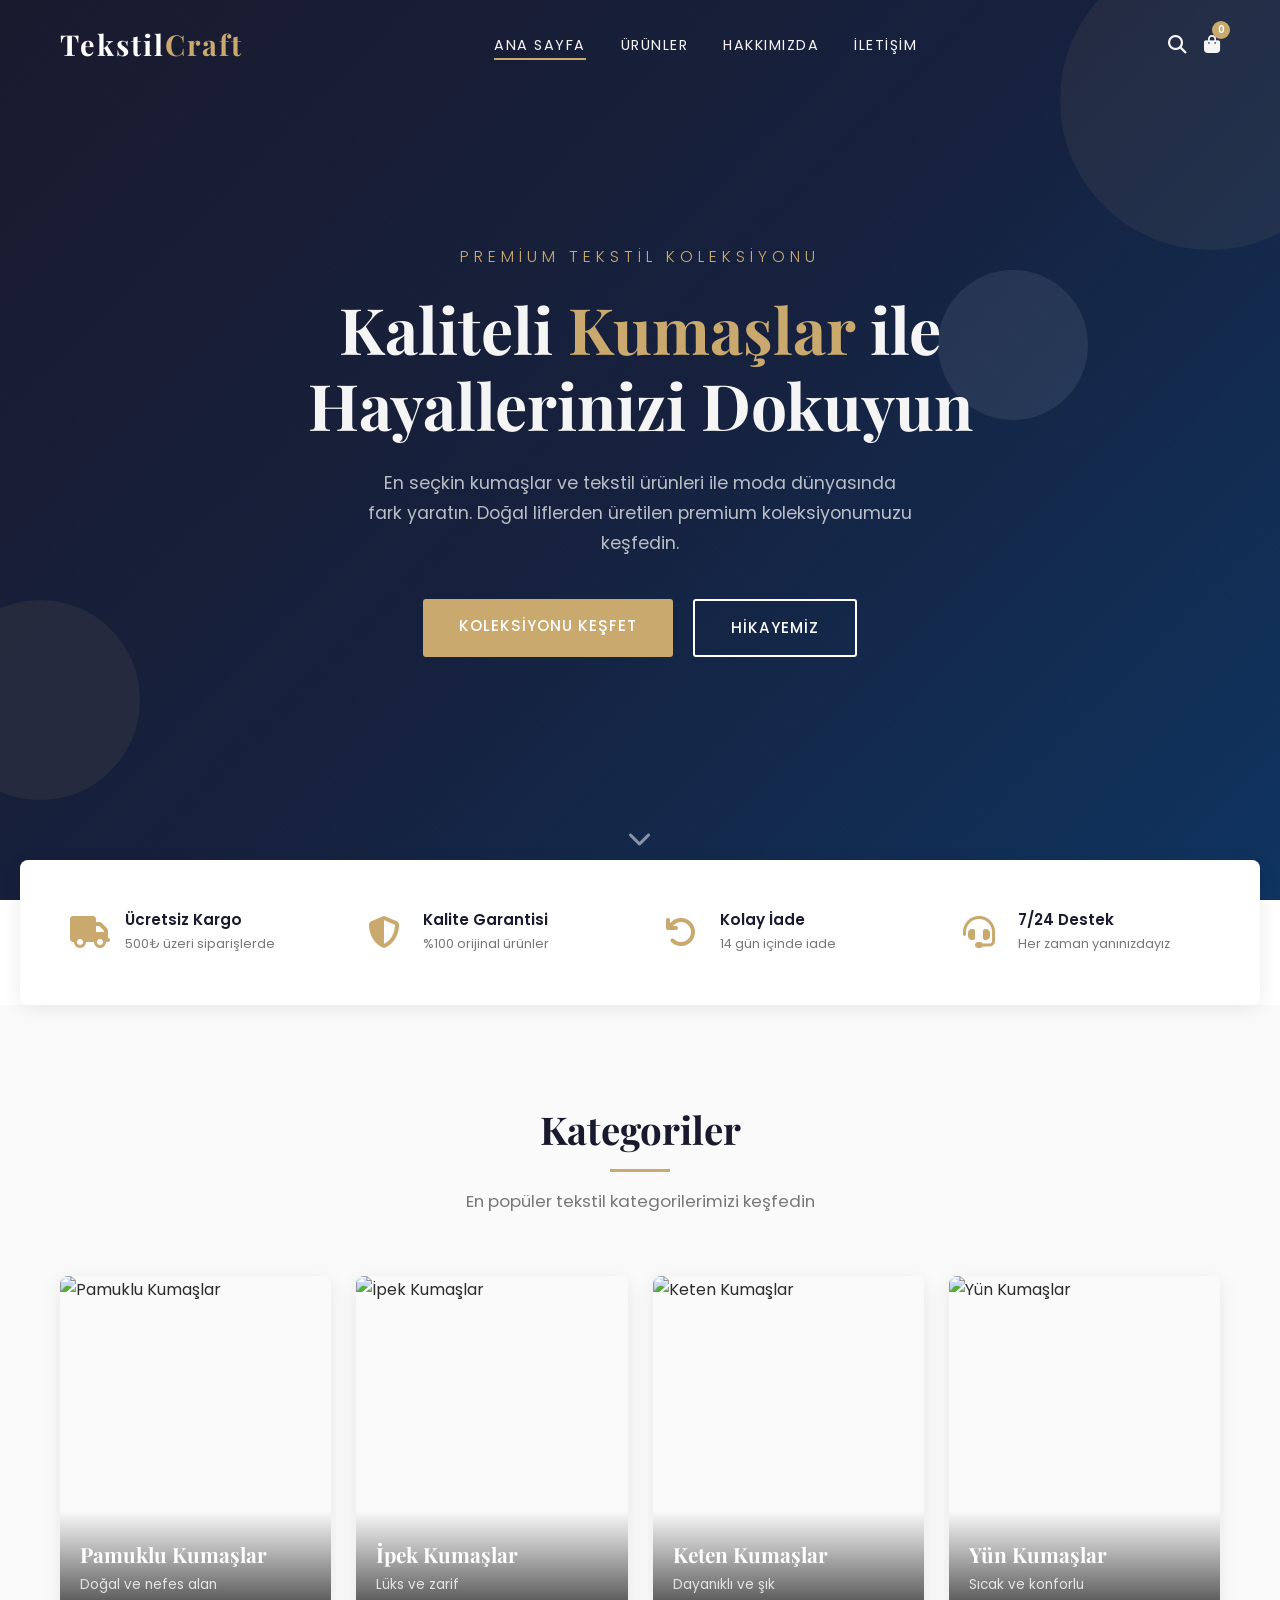
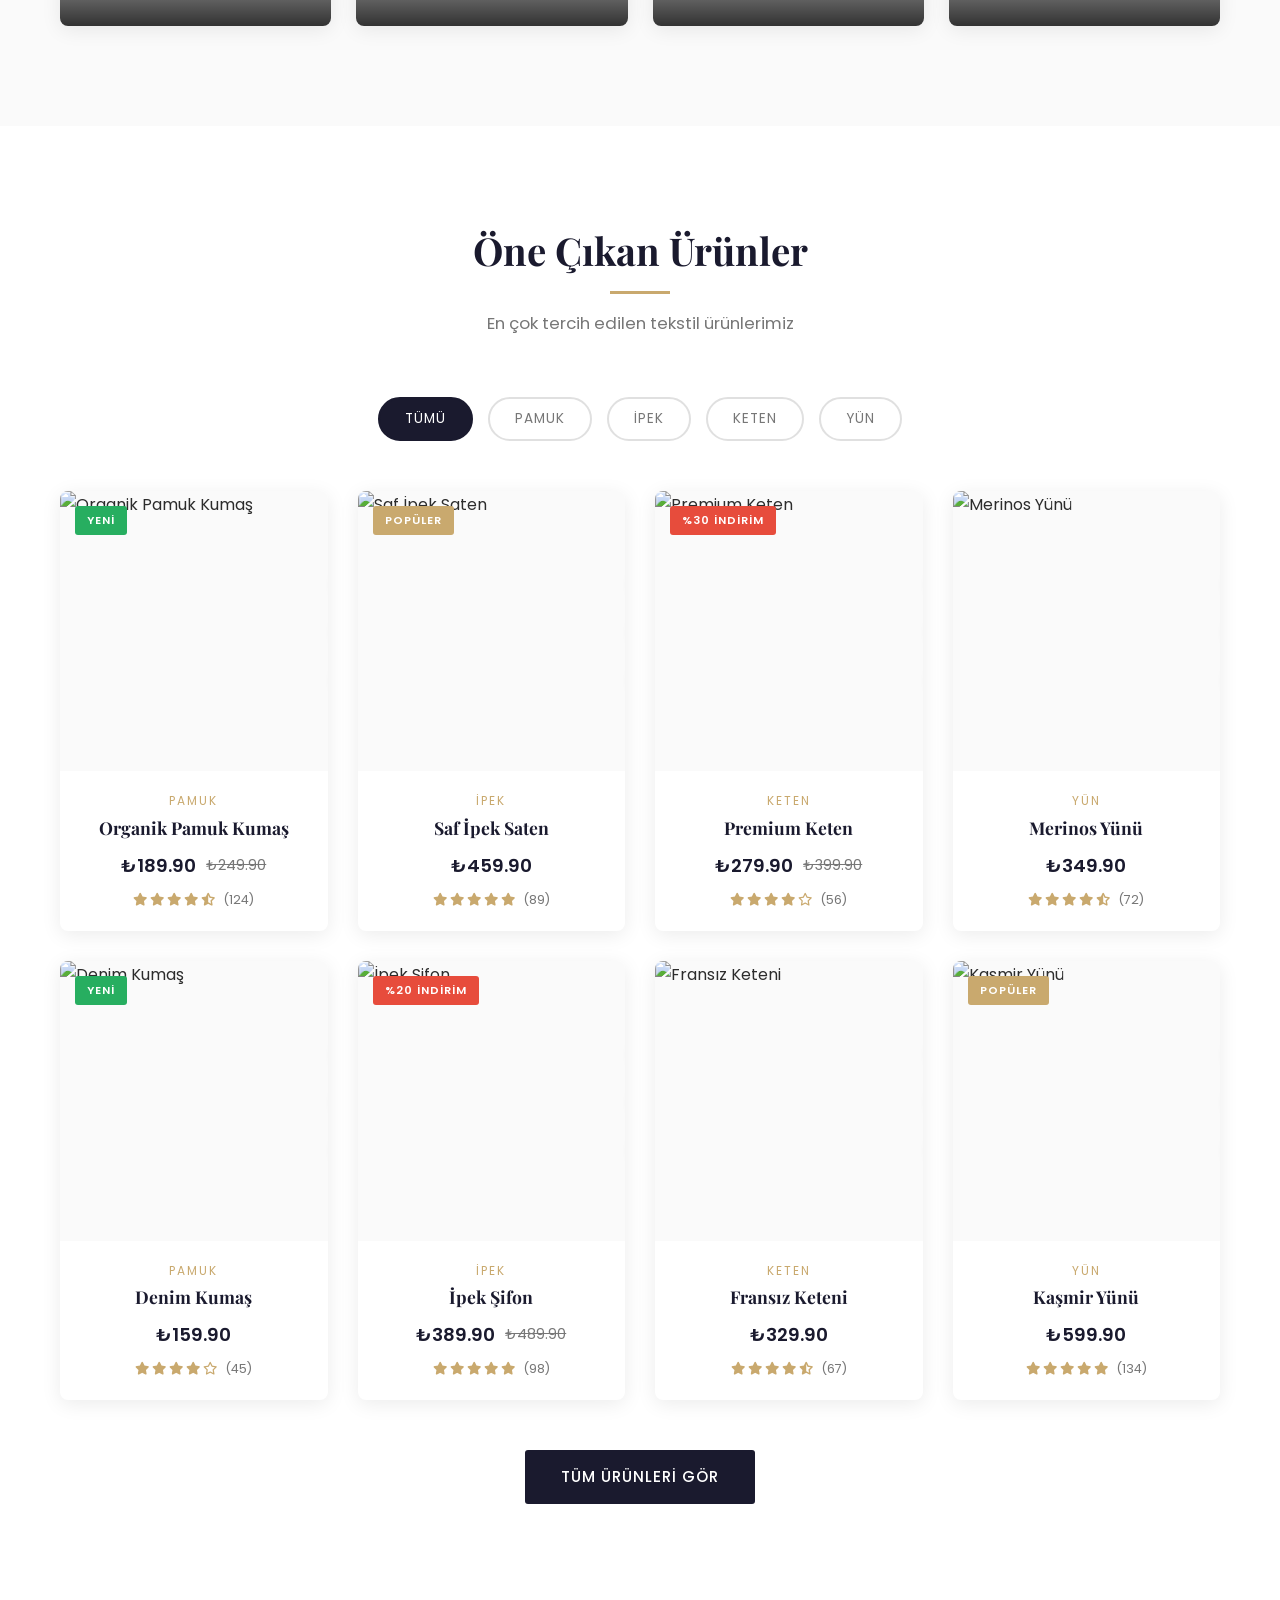
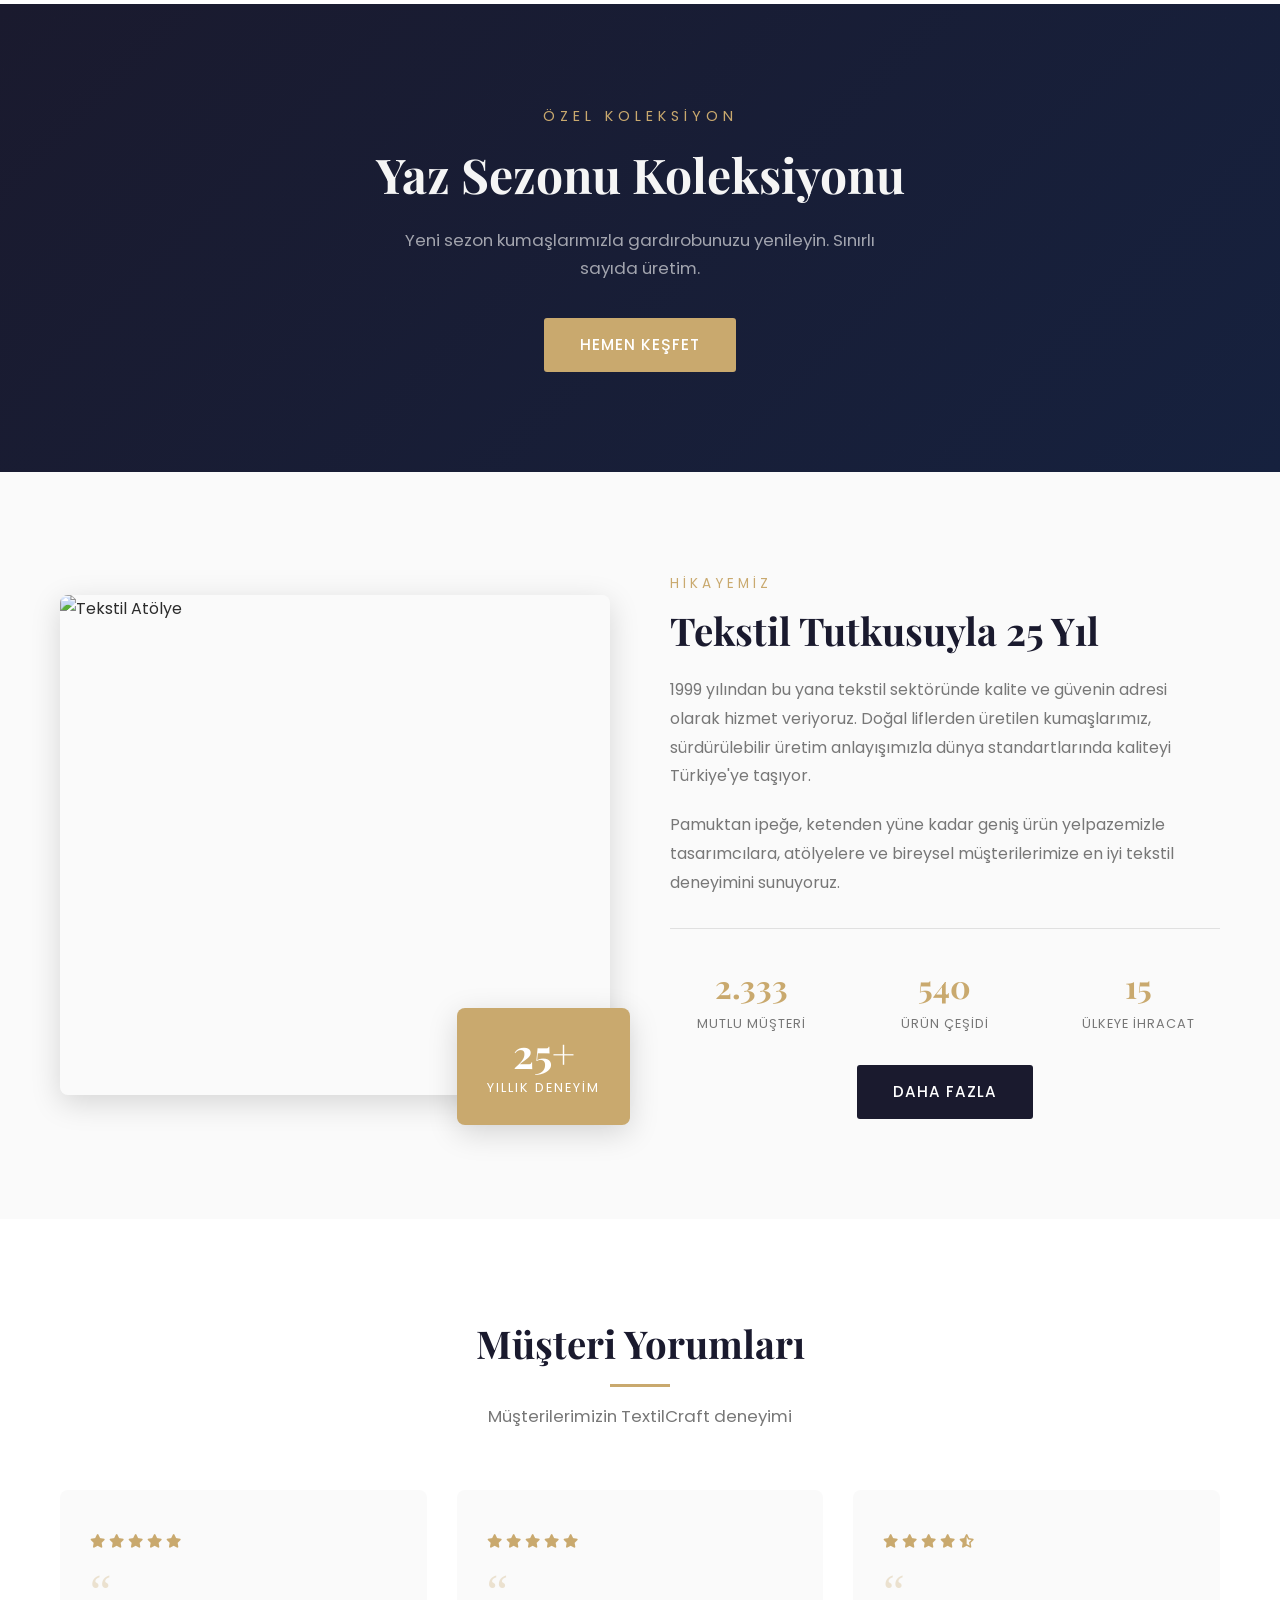
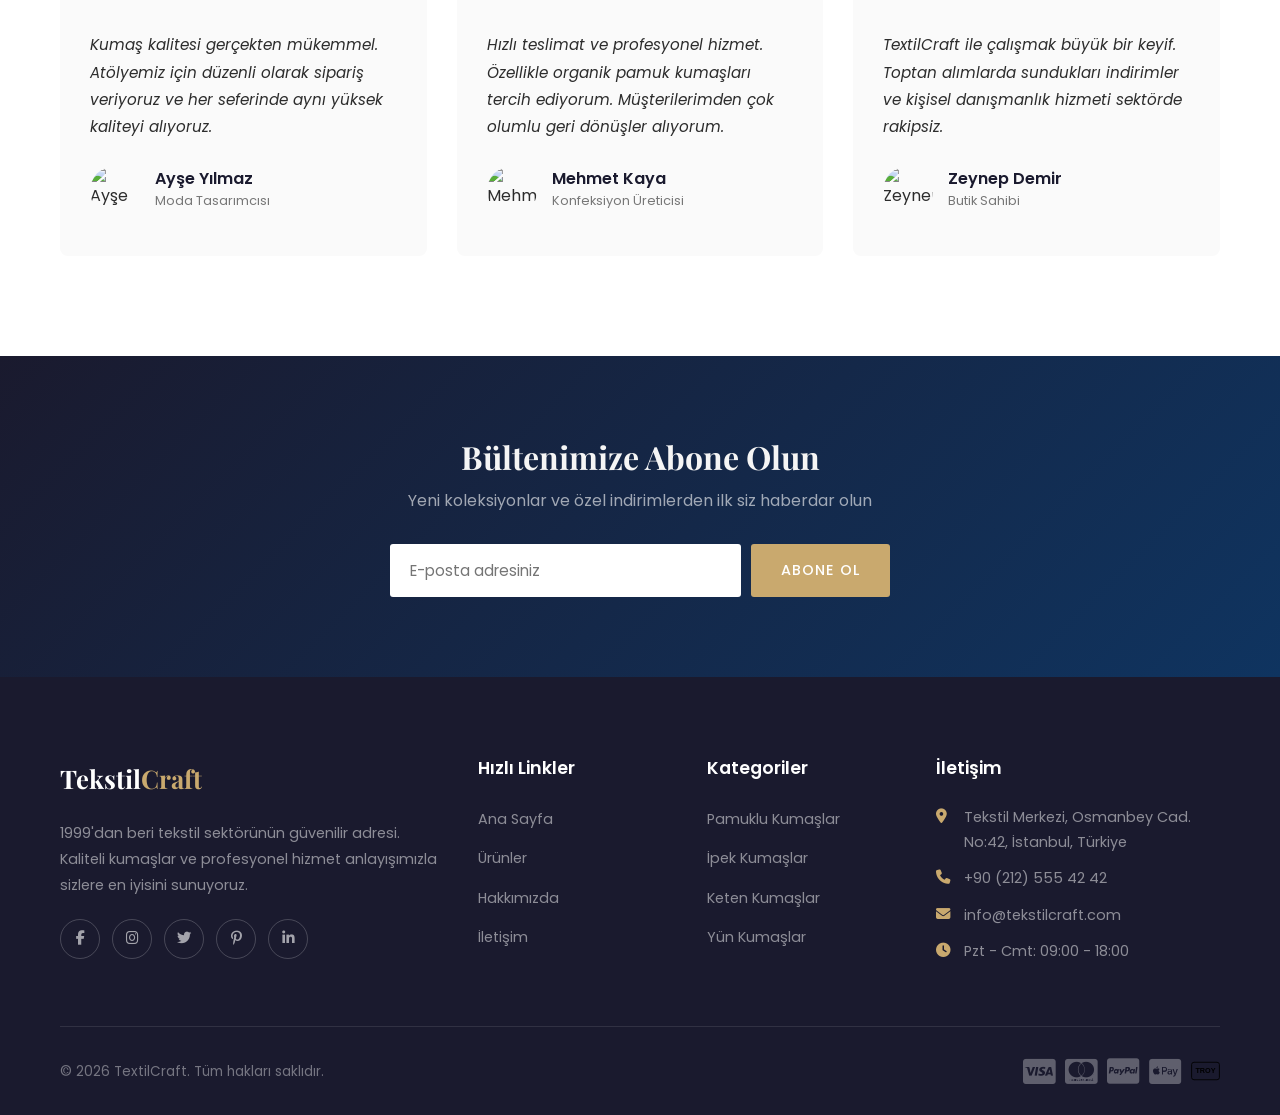
==== commit 1b0c1e17: "fix: Yıl 2026 olarak güncellendi, Troy logosu eklendi, Daha Fazla butonu ortalandı, atölye görseli d" ====
--- a/index.html
+++ b/index.html
@@ -34,12 +34,12 @@
         </ul>
       </nav>
       <div class="nav-icons">
-        <a href="#" id="searchToggle" aria-label="Arama"><i class="fas fa-search"></i></a>
-        <a href="#" id="cartToggle" class="cart-icon" aria-label="Sepet">
+        <a href="#" id="searchToggle"><i class="fas fa-search"></i></a>
+        <a href="#" id="cartToggle" class="cart-icon">
           <i class="fas fa-shopping-bag"></i>
           <span class="cart-count" id="cartCount">0</span>
         </a>
-        <div class="menu-toggle" id="menuToggle" role="button" aria-label="Menü" tabindex="0">
+        <div class="menu-toggle" id="menuToggle">
           <span></span>
           <span></span>
           <span></span>
@@ -405,7 +405,7 @@
     <div class="container">
       <div class="about-grid">
         <div class="about-image fade-in-left">
-          <img src="https://images.unsplash.com/photo-1558618666-fcd25c85f82e?w=600&h=700&fit=crop" alt="Tekstil Atölye" class="main-img">
+          <img src="https://images.unsplash.com/photo-1581783898377-1c85bf937427?w=600&h=700&fit=crop" alt="Tekstil Atölye" class="main-img">
           <div class="experience-badge">
             <span class="number">25+</span>
             <span class="text">Yıllık Deneyim</span>
@@ -430,7 +430,7 @@
               <div class="stat-label">Ülkeye İhracat</div>
             </div>
           </div>
-          <a href="about.html" class="btn btn-dark" style="margin-top: 30px;">Daha Fazla</a>
+          <div style="text-align: center; margin-top: 30px;"><a href="about.html" class="btn btn-dark">Daha Fazla</a></div>
         </div>
       </div>
     </div>
@@ -508,7 +508,7 @@
       <h2>Bültenimize Abone Olun</h2>
       <p>Yeni koleksiyonlar ve özel indirimlerden ilk siz haberdar olun</p>
       <form class="newsletter-form" id="newsletterForm">
-        <input type="email" placeholder="E-posta adresiniz" required aria-label="E-posta adresiniz">
+        <input type="email" placeholder="E-posta adresiniz" required>
         <button type="submit" class="btn">Abone Ol</button>
       </form>
     </div>
@@ -558,13 +558,14 @@
         </div>
       </div>
       <div class="footer-bottom">
-        <p>&copy; 2024 TextilCraft. Tüm hakları saklıdır.</p>
-        <div class="payment-icons">
-          <i class="fab fa-cc-visa"></i>
-          <i class="fab fa-cc-mastercard"></i>
-          <i class="fab fa-cc-paypal"></i>
-          <i class="fab fa-cc-apple-pay"></i>
-        </div>
+                <p>&copy; 2026 TextilCraft. Tüm hakları saklıdır.</p>
+                <div class="payment-icons">
+                  <i class="fab fa-cc-visa"></i>
+                  <i class="fab fa-cc-mastercard"></i>
+                  <i class="fab fa-cc-paypal"></i>
+                  <i class="fab fa-cc-apple-pay"></i>
+                  <img src="assets/images/troy.svg" alt="Troy" class="troy-icon">
+                </div>
       </div>
     </div>
   </footer>
@@ -574,7 +575,7 @@
   <div class="cart-sidebar" id="cartSidebar">
     <div class="cart-header">
       <h3>Sepetim (<span id="cartItemCount">0</span>)</h3>
-      <button class="cart-close" id="cartClose" aria-label="Sepeti Kapat">&times;</button>
+      <button class="cart-close" id="cartClose">&times;</button>
     </div>
     <div class="cart-items" id="cartItems">
       <div class="cart-empty">
@@ -599,7 +600,7 @@
         <img src="" alt="">
       </div>
       <div class="modal-details">
-        <button class="modal-close" id="quickViewClose" aria-label="Kapat">&times;</button>
+        <button class="modal-close" id="quickViewClose">&times;</button>
         <p class="modal-category"></p>
         <h2></h2>
         <div class="modal-rating"></div>
@@ -619,9 +620,9 @@
         </div>
         <div class="modal-add-cart">
           <div class="qty-input">
-                    <button type="button" class="qty-minus" aria-label="Azalt">-</button>
-                    <span class="qty-value">1</span>
-                    <button type="button" class="qty-plus" aria-label="Arttır">+</button>
+            <button class="qty-minus">-</button>
+            <span class="qty-value">1</span>
+            <button class="qty-plus">+</button>
           </div>
           <button class="btn btn-primary modal-add-to-cart"><i class="fas fa-shopping-cart" style="margin-right:8px"></i>Sepete Ekle</button>
         </div>
@@ -631,17 +632,17 @@
 
   <!-- Search Overlay -->
   <div class="search-overlay" id="searchOverlay">
-      <button class="search-close" id="searchClose" aria-label="Aramayı Kapat">&times;</button>
-      <h2>Ne Aramıştınız?</h2>
-      <div class="search-input-wrap">
-        <input type="text" id="searchInput" placeholder="Ürün adı veya kategori yazın..." aria-label="Ürün ara">
+    <button class="search-close" id="searchClose">&times;</button>
+    <h2>Ne Aramıştınız?</h2>
+    <div class="search-input-wrap">
+      <input type="text" id="searchInput" placeholder="Ürün adı veya kategori yazın...">
       <i class="fas fa-search search-icon"></i>
     </div>
     <div class="search-results" id="searchResults"></div>
   </div>
 
   <!-- Back to Top -->
-  <button class="back-to-top" id="backToTop" aria-label="Sayfa başına dön">
+  <button class="back-to-top" id="backToTop">
     <i class="fas fa-arrow-up"></i>
   </button>
 
--- a/css/style.css
+++ b/css/style.css
@@ -1124,6 +1124,13 @@
   color: rgba(255, 255, 255, 0.3);
 }
 
+.footer-bottom .payment-icons .troy-icon {
+  width: 1.8rem;
+  height: 1.8rem;
+  color: rgba(255, 255, 255, 0.3);
+  vertical-align: middle;
+}
+
 /* ---------- Back to Top ---------- */
 .back-to-top {
   position: fixed;
@@ -1550,10 +1557,10 @@
   height: 100%;
   background: var(--bg-white);
   z-index: 9999;
+  transform: translateX(100%);
   transition: transform 0.4s ease;
   display: flex;
   flex-direction: column;
-  transform: translateX(100%);
 }
 
 .cart-sidebar.active {
@@ -1577,6 +1584,7 @@
   font-size: 1.5rem;
   color: var(--text-dark);
   cursor: pointer;
+  border: none;
 }
 
 .cart-items {
@@ -1673,37 +1681,6 @@
   font-size: 3rem;
   margin-bottom: 15px;
   opacity: 0.3;
-}
-
-/* ---------- FAQ Section ---------- */
-.faq-item {
-  cursor: pointer;
-}
-
-.faq-question {
-  display: flex;
-  justify-content: space-between;
-  align-items: center;
-}
-
-.faq-question h4 {
-  font-family: var(--font-body);
-  font-weight: 600;
-  font-size: 1rem;
-  margin: 0;
-}
-
-.faq-answer {
-  max-height: 0;
-  overflow: hidden;
-  transition: max-height 0.3s ease;
-}
-
-.faq-answer p {
-  padding-top: 15px;
-  font-size: 0.95rem;
-  line-height: 1.8;
-  margin: 0;
 }
 
 /* ---------- Quick View Modal ---------- */
@@ -2033,6 +2010,116 @@
   white-space: nowrap;
 }
 
+/* ---------- FAQ Section ---------- */
+.faq-item {
+  background: white;
+  padding: 25px 30px;
+  border-radius: 8px;
+  margin-bottom: 15px;
+  box-shadow: 0 2px 10px rgba(0, 0, 0, 0.05);
+  cursor: pointer;
+}
+
+.faq-question {
+  display: flex;
+  justify-content: space-between;
+  align-items: center;
+}
+
+.faq-question h4 {
+  font-family: var(--font-body);
+  font-weight: 600;
+  font-size: 1rem;
+}
+
+.faq-question i {
+  color: var(--accent);
+  transition: transform 0.3s;
+  flex-shrink: 0;
+  margin-left: 15px;
+}
+
+.faq-answer {
+  max-height: 0;
+  overflow: hidden;
+  transition: max-height 0.3s ease;
+}
+
+.faq-answer p {
+  padding-top: 15px;
+  font-size: 0.95rem;
+  line-height: 1.8;
+}
+
+.faq-container {
+  max-width: 800px;
+  margin: 0 auto;
+}
+
+/* ---------- Contact Social ---------- */
+.contact-social-title {
+  margin-bottom: 15px;
+  font-family: var(--font-body);
+  font-weight: 600;
+}
+
+.contact-social-wrap {
+  margin-top: 20px;
+}
+
+.contact-social-wrap .footer-social a {
+  border-color: var(--border);
+  color: var(--text-muted);
+}
+
+.contact-social-wrap .footer-social a:hover {
+  border-color: var(--accent);
+  color: white;
+}
+
+/* ---------- About Page Stats (Banner) ---------- */
+.banner-section .about-stats {
+  border: none;
+  padding: 0;
+  grid-template-columns: repeat(4, 1fr);
+}
+
+.banner-section .stat-number {
+  color: var(--accent);
+  font-size: 3rem;
+}
+
+.banner-section .stat-label {
+  color: rgba(255, 255, 255, 0.7);
+  font-size: 0.9rem;
+}
+
+/* ---------- About Intro Subtitle ---------- */
+.about-intro-content .subtitle {
+  color: var(--accent);
+  letter-spacing: 4px;
+  text-transform: uppercase;
+  font-size: 0.85rem;
+  margin-bottom: 10px;
+}
+
+/* ---------- About Image ---------- */
+.about-page-intro .about-image .main-img {
+  border-radius: 8px;
+  box-shadow: 0 8px 30px rgba(0, 0, 0, 0.15);
+}
+
+/* ---------- Contact Info Heading ---------- */
+.contact-heading {
+  margin-bottom: 10px;
+}
+
+.contact-subtext {
+  margin-bottom: 30px;
+  color: var(--text-muted);
+  line-height: 1.8;
+}
+
 /* ---------- Checkout Page ---------- */
 .checkout-section {
   padding: 40px 0 80px;
@@ -2197,16 +2284,6 @@
   .checkout-grid { grid-template-columns: 1fr; }
   .checkout-summary { position: static; }
   .search-overlay { padding-top: 80px; }
-}
-
-/* ---------- Focus Styles ---------- */
-a:focus-visible,
-button:focus-visible,
-input:focus-visible,
-select:focus-visible,
-textarea:focus-visible {
-  outline: 2px solid var(--accent);
-  outline-offset: 2px;
 }
 
 /* ---------- Animations ---------- */
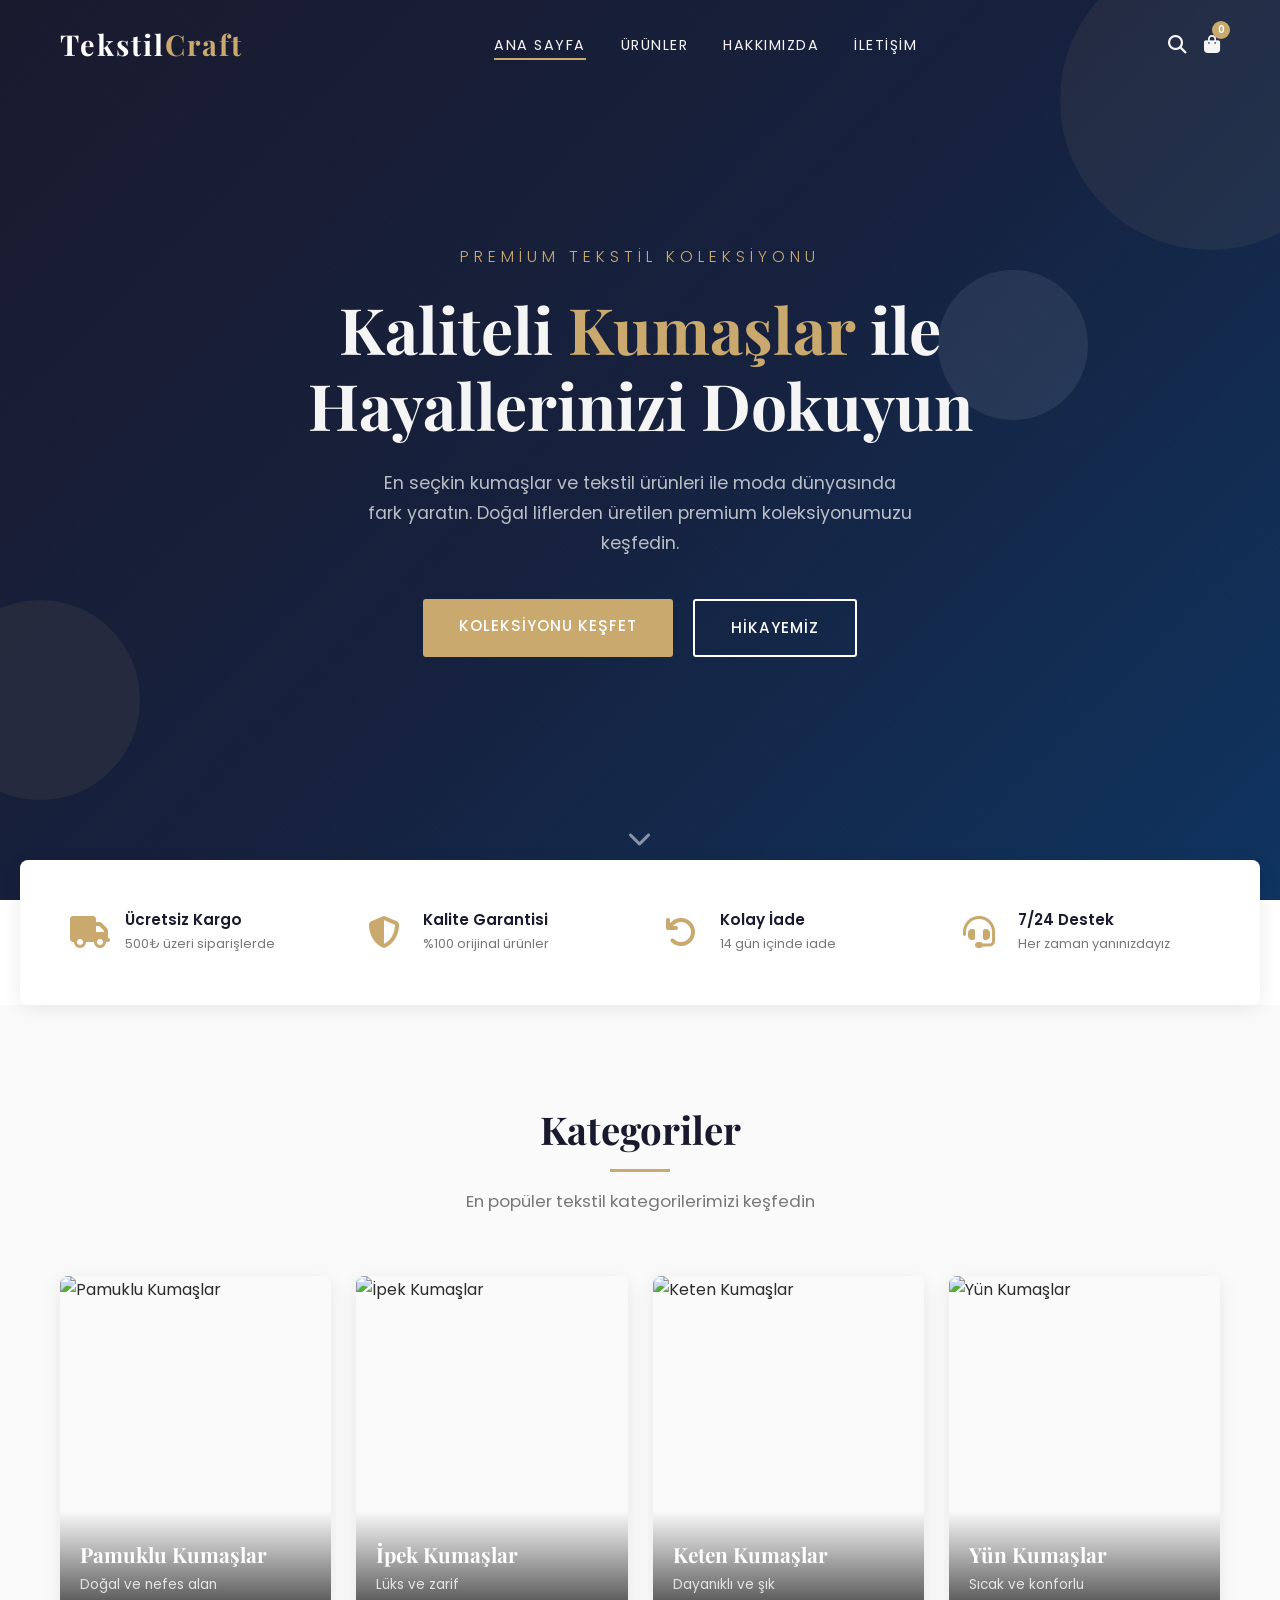
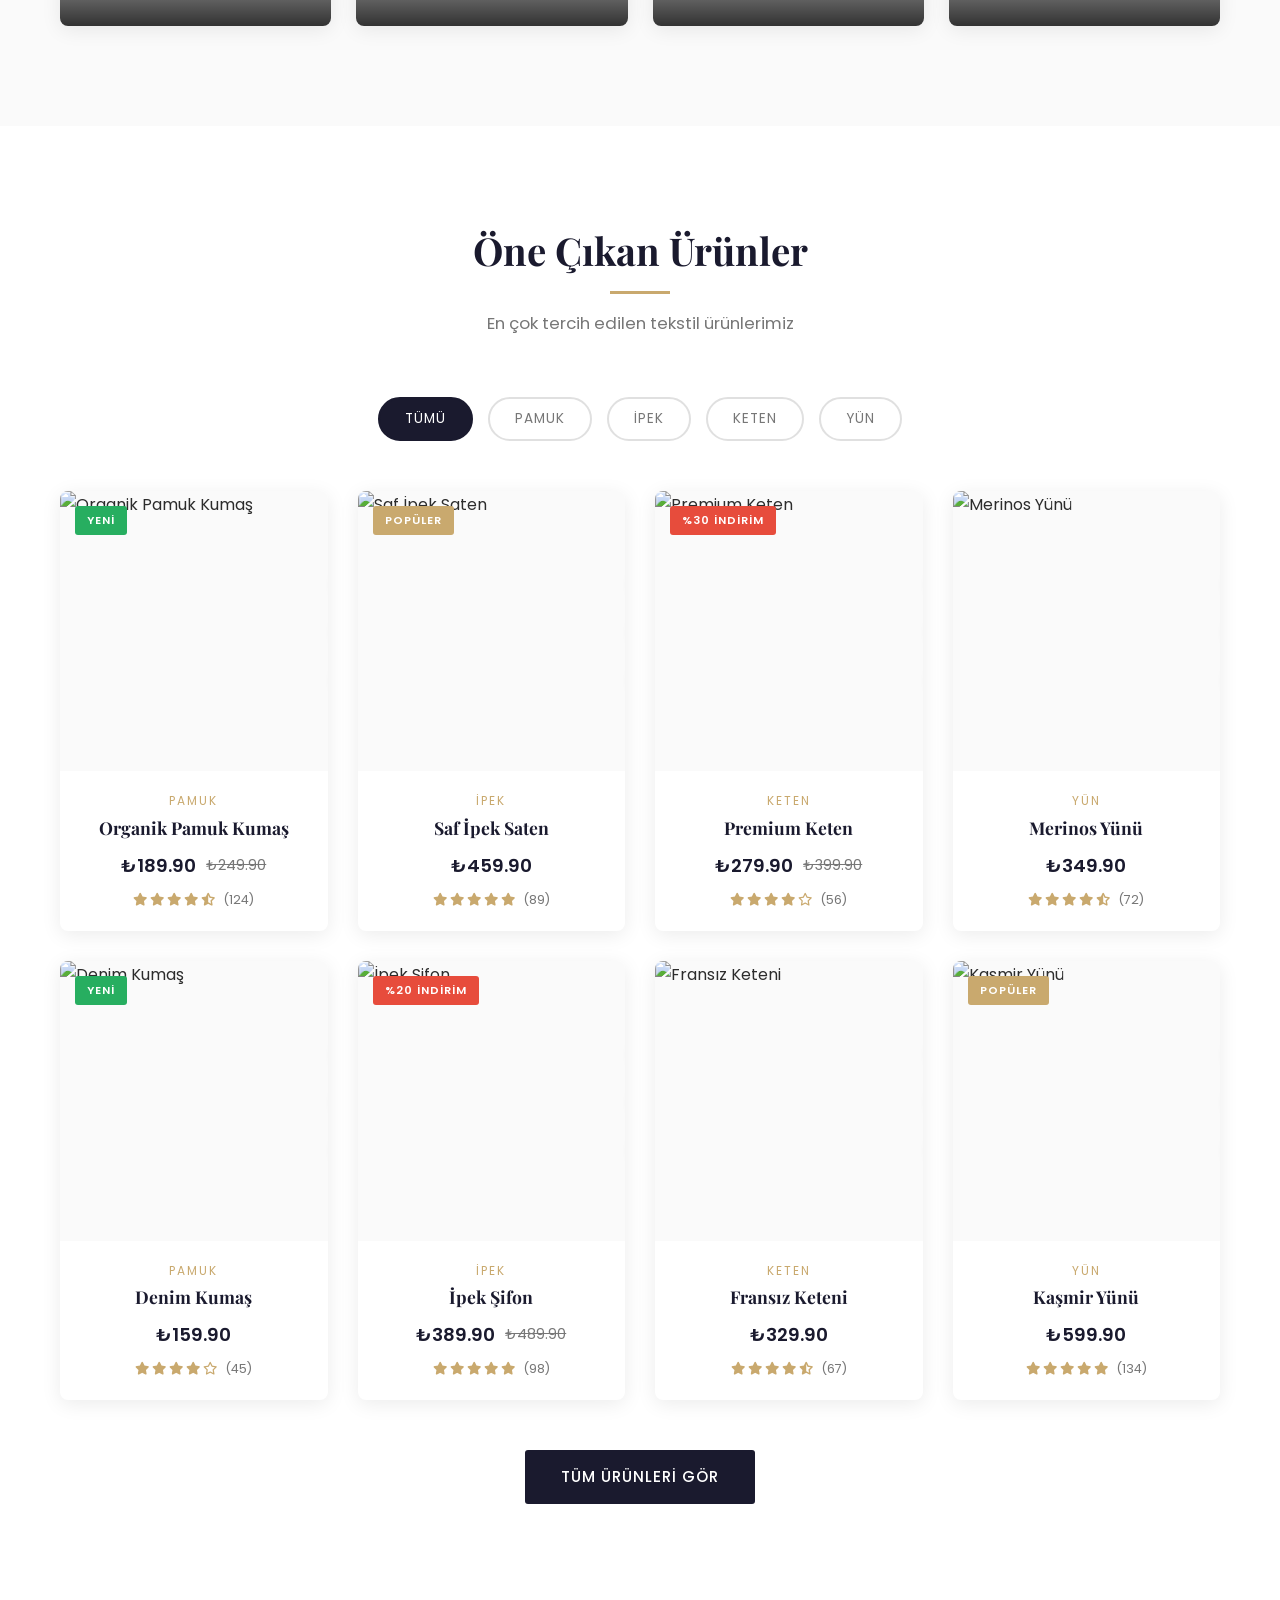
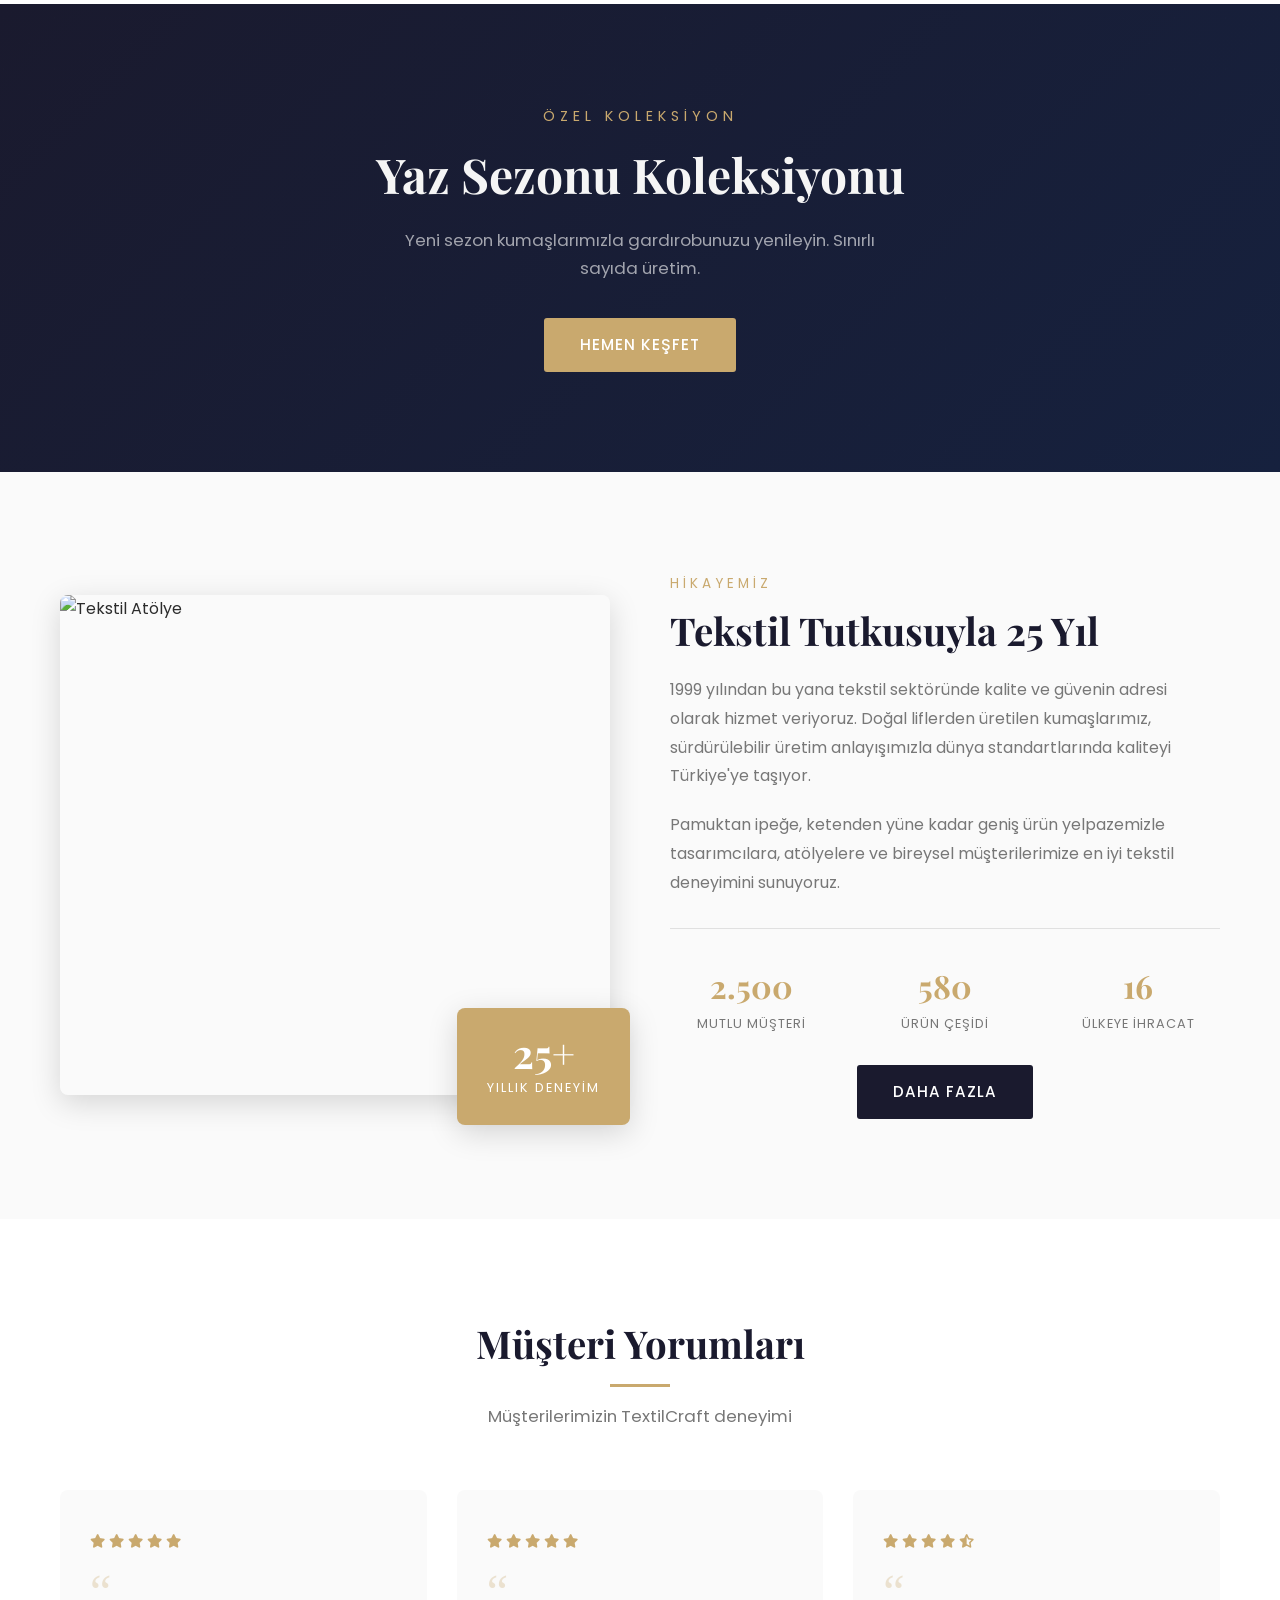
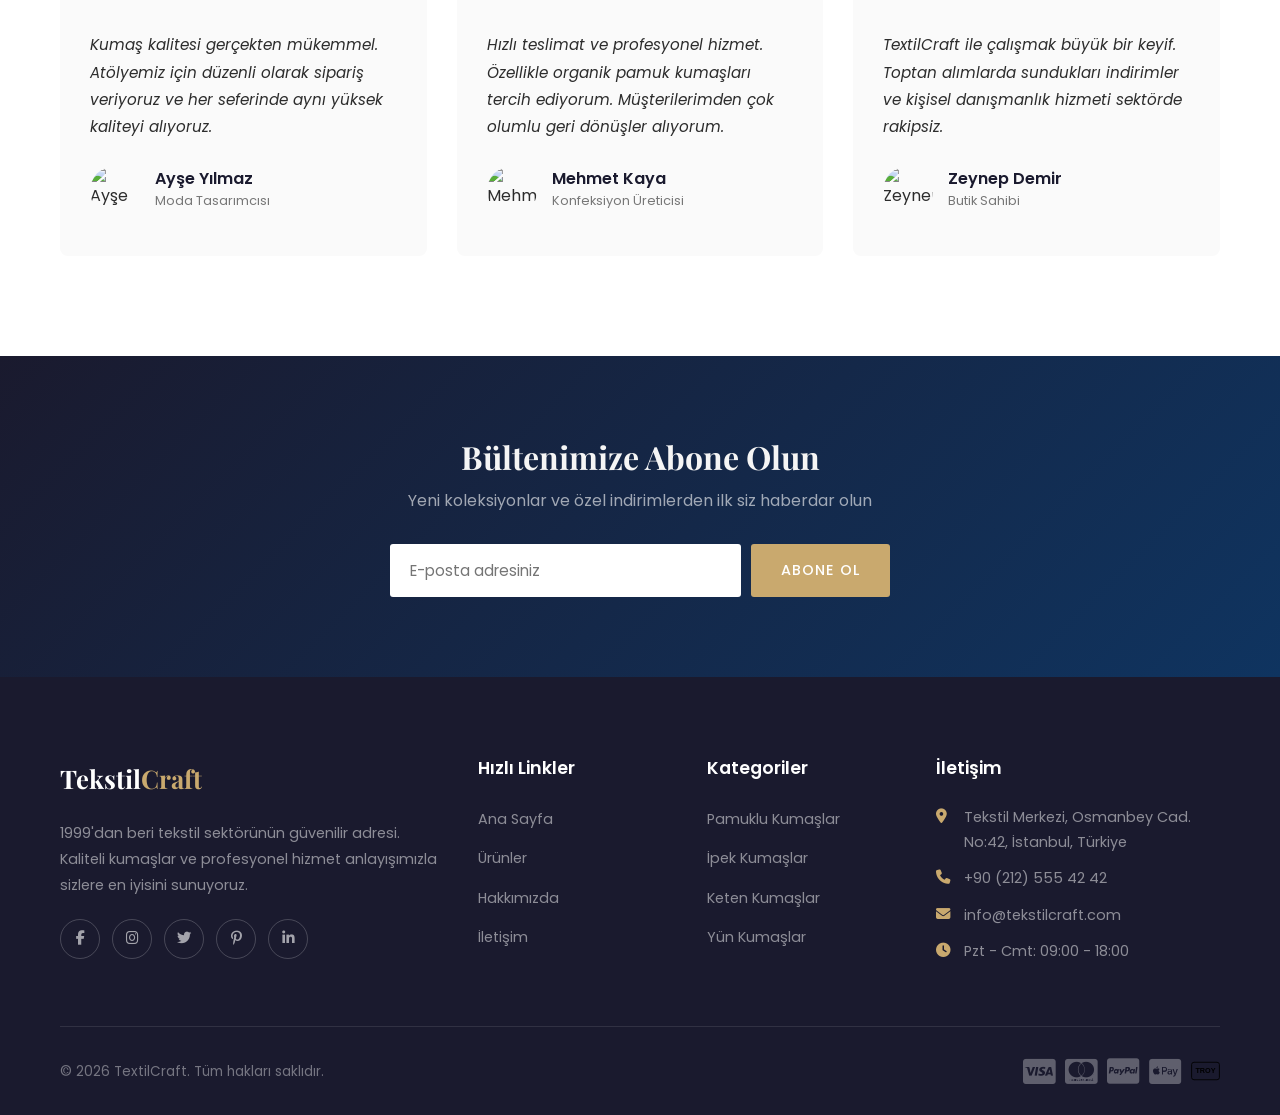
==== commit f1274a65: "fix: Troy ikonu boyutu düzeltildi, tekstil iplik görseli eklendi Co-Authored-By: gmfcvdxvc4@ruutukf." ====
--- a/index.html
+++ b/index.html
@@ -405,7 +405,7 @@
     <div class="container">
       <div class="about-grid">
         <div class="about-image fade-in-left">
-          <img src="https://images.unsplash.com/photo-1581783898377-1c85bf937427?w=600&h=700&fit=crop" alt="Tekstil Atölye" class="main-img">
+          <img src="https://images.unsplash.com/photo-1768745800951-d4a44467774f?w=600&h=700&fit=crop" alt="Tekstil Atölye" class="main-img">
           <div class="experience-badge">
             <span class="number">25+</span>
             <span class="text">Yıllık Deneyim</span>
--- a/css/style.css
+++ b/css/style.css
@@ -1126,9 +1126,11 @@
 
 .footer-bottom .payment-icons .troy-icon {
   width: 1.8rem;
-  height: 1.8rem;
+  height: auto;
+  max-height: 1.8rem;
   color: rgba(255, 255, 255, 0.3);
   vertical-align: middle;
+  display: inline-block;
 }
 
 /* ---------- Back to Top ---------- */
